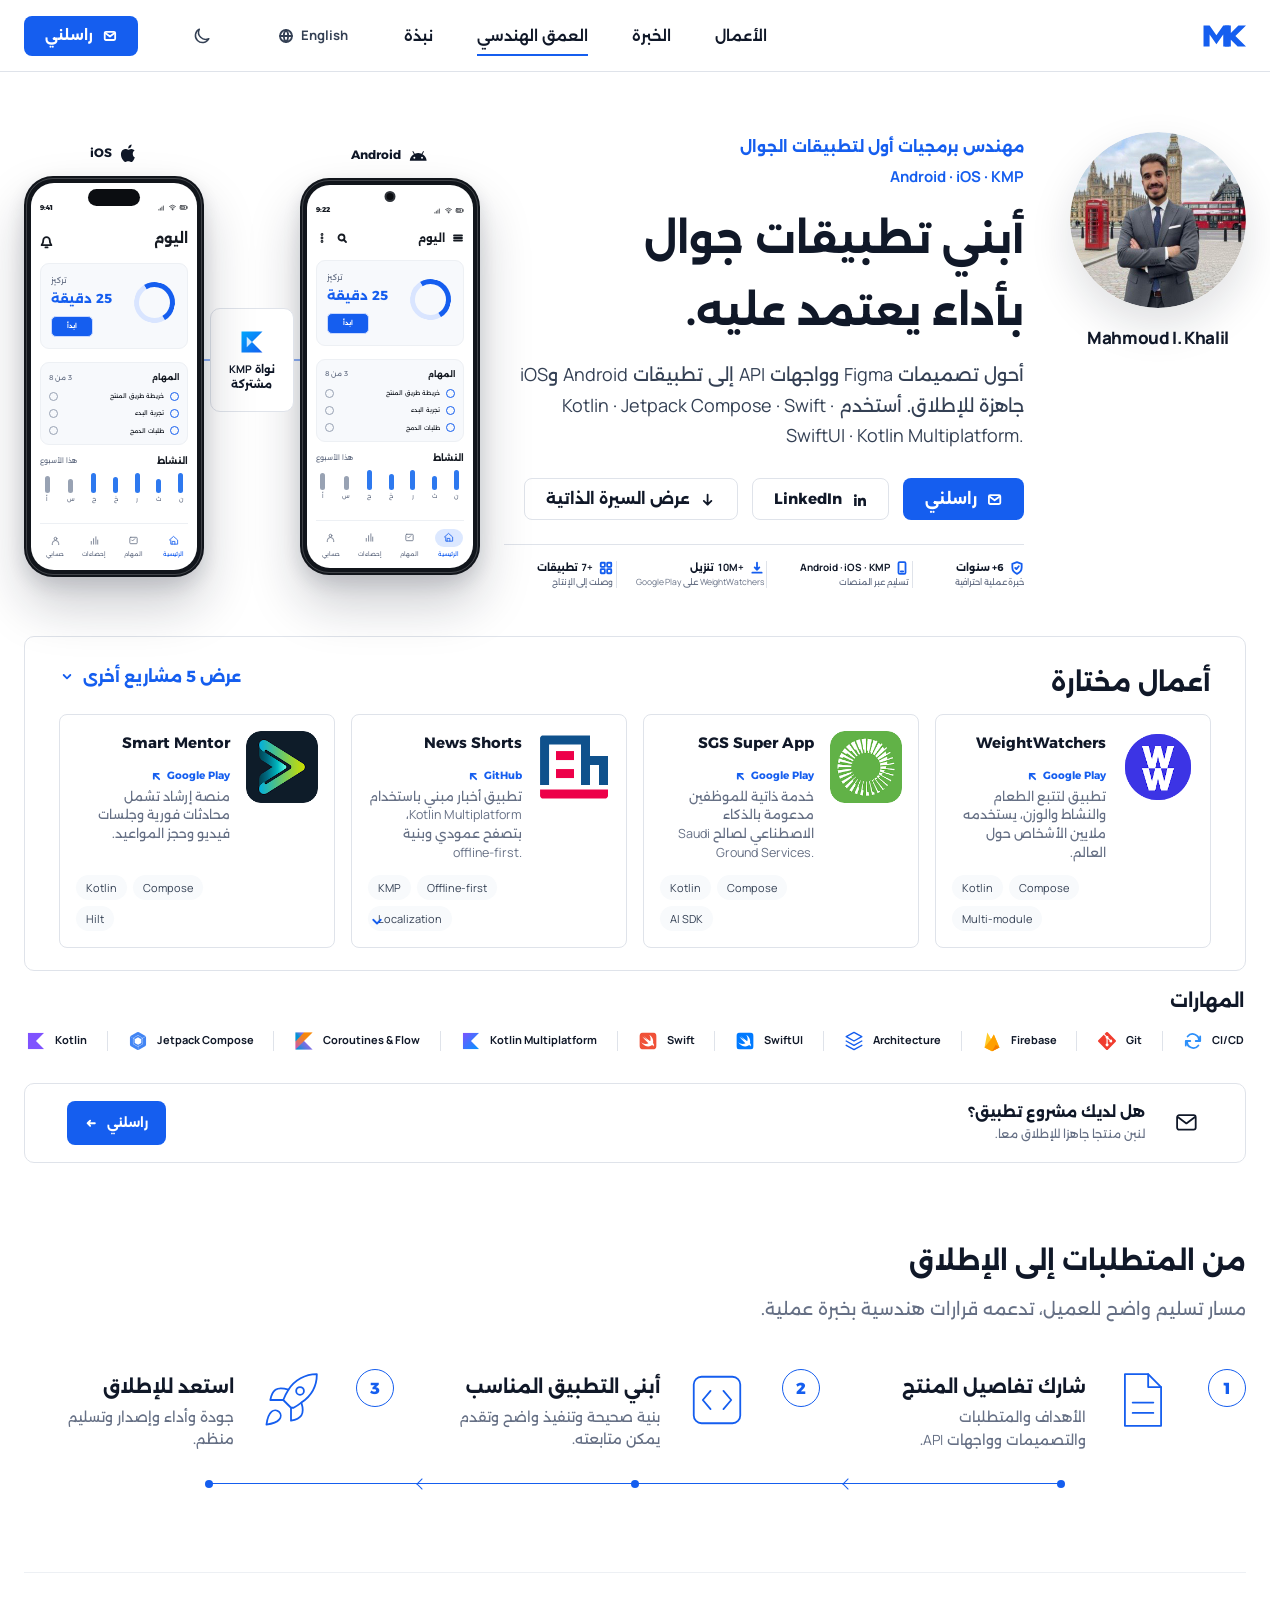
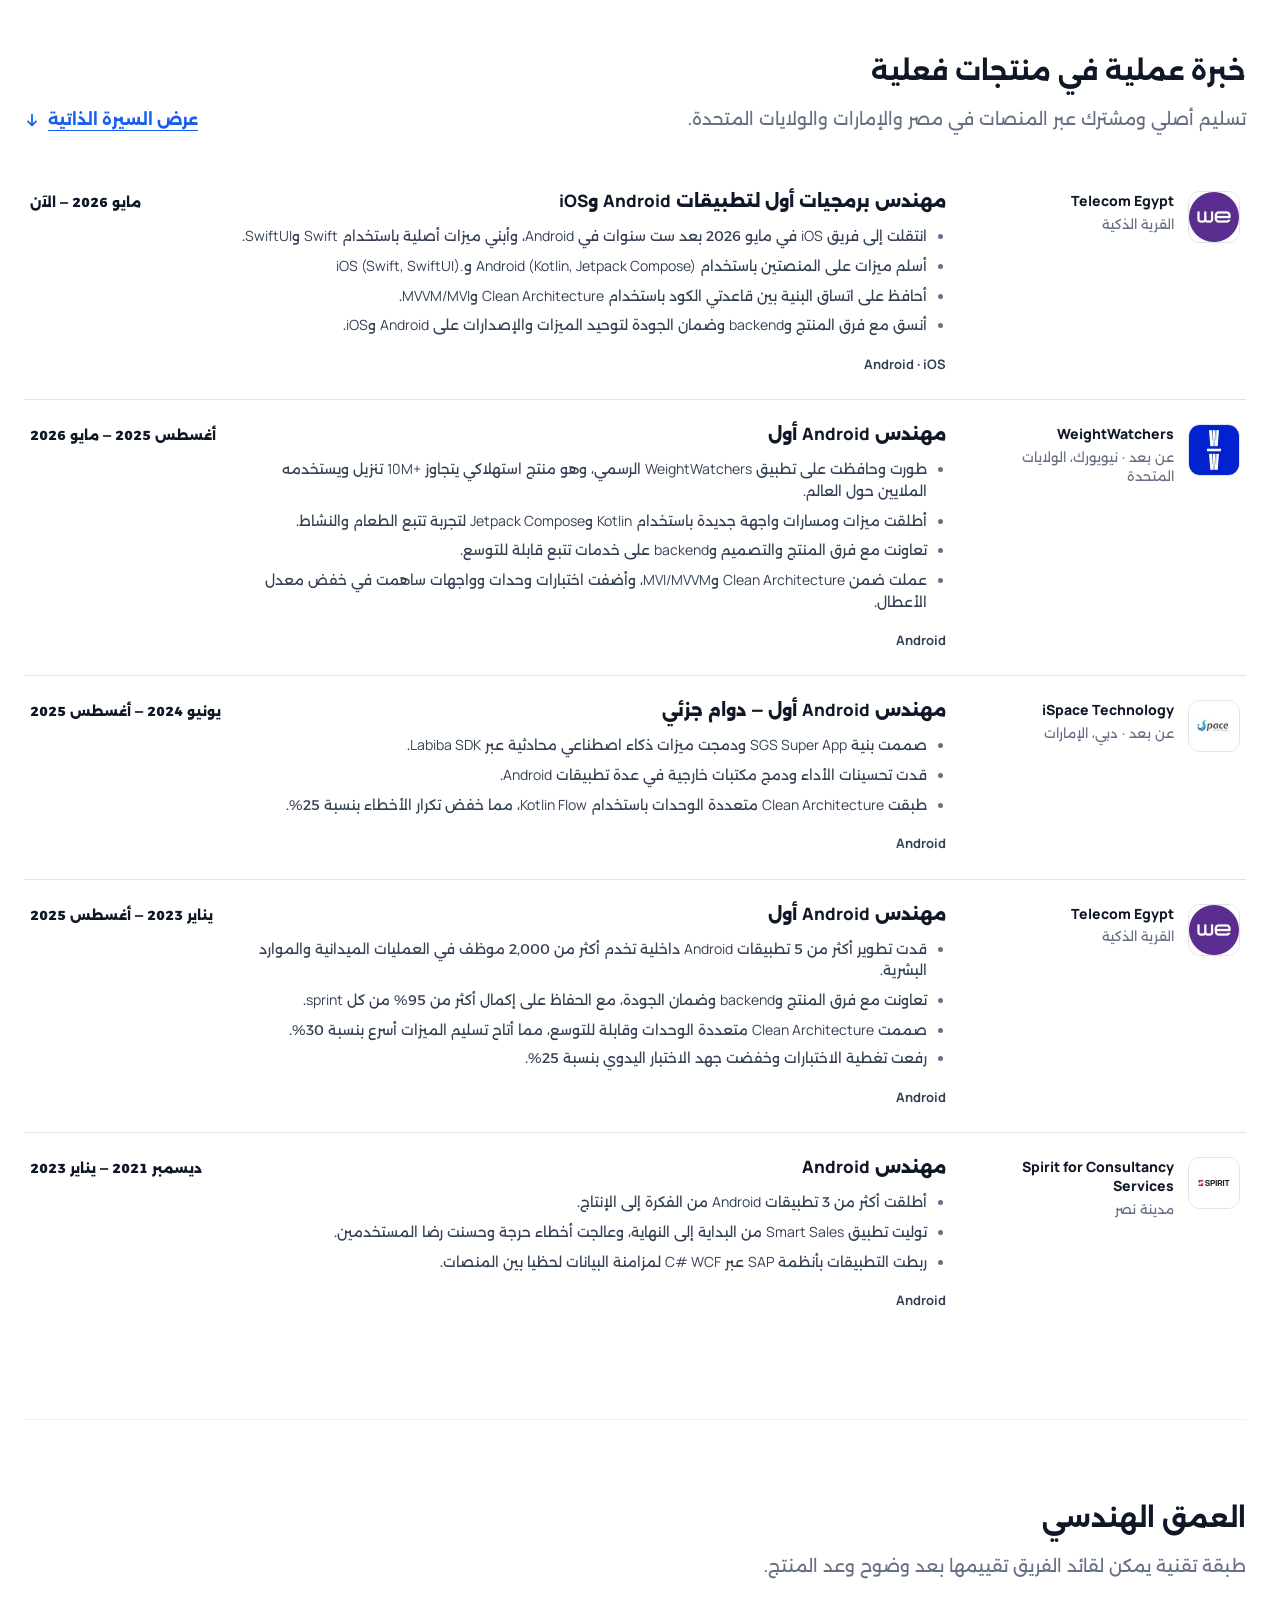
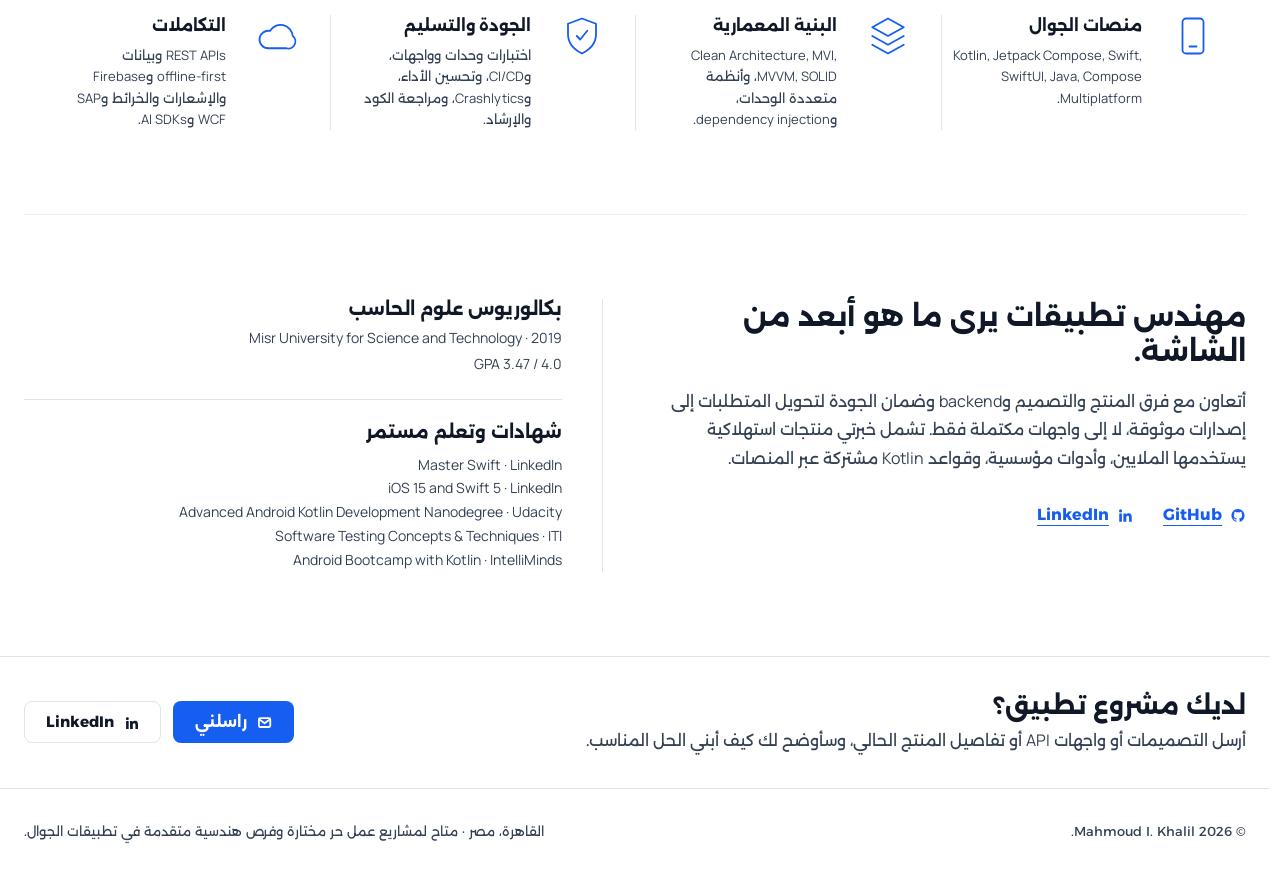
==== ar/index.html @ fe7248dc "feat: add polished Arabic portfolio" ====
<!DOCTYPE html>
<html lang="ar" dir="rtl">
<head>
  <meta charset="utf-8">
  <meta name="viewport" content="width=device-width, initial-scale=1">
  <meta name="description" content="Mahmoud I. Khalil مهندس برمجيات أول لتطبيقات الجوال، يحول تصميمات Figma وواجهات API إلى تطبيقات Android وiOS جاهزة للإطلاق.">
  <meta name="author" content="Mahmoud I. Khalil">
  <meta name="keywords" content="مهندس تطبيقات جوال، مطور Android، مطور iOS، Kotlin، Jetpack Compose، SwiftUI، Kotlin Multiplatform، KMP، القاهرة، مصر">
  <meta name="theme-color" content="#ffffff" data-theme-color>

  <meta property="og:type" content="website">
  <meta property="og:site_name" content="Mahmoud I. Khalil">
  <meta property="og:title" content="Mahmoud I. Khalil — مهندس برمجيات أول لتطبيقات الجوال">
  <meta property="og:description" content="تطبيقات Android وiOS وKMP جاهزة للإطلاق، من تصميمات Figma وواجهات API إلى منتج موثوق.">
  <meta property="og:image" content="https://mahmoudibrahimabdulfattah.github.io/img/profile.jpg">
  <meta property="og:image:alt" content="صورة شخصية لـ Mahmoud I. Khalil">
  <meta property="og:image:width" content="352">
  <meta property="og:image:height" content="352">
  <meta property="og:url" content="https://mahmoudibrahimabdulfattah.github.io/ar/">

  <meta name="twitter:card" content="summary_large_image">
  <meta name="twitter:title" content="Mahmoud I. Khalil — مهندس برمجيات أول لتطبيقات الجوال">
  <meta name="twitter:description" content="تطبيقات Android وiOS وKMP جاهزة للإطلاق، من تصميمات Figma وواجهات API إلى منتج موثوق.">
  <meta name="twitter:image" content="https://mahmoudibrahimabdulfattah.github.io/img/profile.jpg">

  <title>Mahmoud I. Khalil — مهندس برمجيات أول لتطبيقات الجوال</title>
  <link rel="canonical" href="https://mahmoudibrahimabdulfattah.github.io/ar/">
  <link rel="alternate" hreflang="en" href="https://mahmoudibrahimabdulfattah.github.io/">
  <link rel="alternate" hreflang="ar" href="https://mahmoudibrahimabdulfattah.github.io/ar/">
  <link rel="alternate" hreflang="x-default" href="https://mahmoudibrahimabdulfattah.github.io/">
  <link rel="icon" type="image/svg+xml" href="../img/favicon.svg">
  <link rel="icon" type="image/png" sizes="32x32" href="../img/favicon-32.png">
  <link rel="icon" type="image/png" sizes="16x16" href="../img/favicon-16.png">
  <link rel="apple-touch-icon" sizes="180x180" href="../img/apple-touch-icon.png">
  <link rel="preconnect" href="https://fonts.googleapis.com">
  <link rel="preconnect" href="https://fonts.gstatic.com" crossorigin>
  <link href="https://fonts.googleapis.com/css2?family=Alexandria:wght@400;500;600;700&amp;family=Manrope:wght@400;500;600;700;800&amp;display=swap" rel="stylesheet">
  <script>
    (() => {
      try {
        const savedTheme = localStorage.getItem('mk-theme');
        const preferredTheme = window.matchMedia('(prefers-color-scheme: dark)').matches ? 'dark' : 'light';
        const theme = savedTheme === 'light' || savedTheme === 'dark' ? savedTheme : preferredTheme;
        document.documentElement.dataset.theme = theme;
        document.documentElement.style.colorScheme = theme;
      } catch (_) {
        document.documentElement.dataset.theme = 'light';
      }
    })();
  </script>
  <link href="../css/resume.css?v=60.0" rel="stylesheet">

  <script type="application/ld+json">
  {
    "@context": "https://schema.org",
    "@type": "Person",
    "@id": "https://mahmoudibrahimabdulfattah.github.io/#person",
    "name": "Mahmoud I. Khalil",
    "jobTitle": "مهندس برمجيات أول لتطبيقات الجوال",
    "url": "https://mahmoudibrahimabdulfattah.github.io/ar/",
    "sameAs": [
      "https://www.linkedin.com/in/mahmoudibrahimabdulfattah/",
      "https://github.com/mahmoudibrahimabdulfattah"
    ],
    "knowsAbout": ["Android", "iOS", "Kotlin", "Jetpack Compose", "SwiftUI", "Kotlin Multiplatform"]
  }
  </script>
</head>
<body id="top">
  <!--
  THESIS: A product-proof-first mobile portfolio that makes the delivery offer clear in seconds and refuses the old resume sidebar, decorative gradients, and technology clutter.
  OWN-WORLD: White, charcoal, professional blue, cool-gray rules, compact radii, Manrope type, and paired Android/iOS product proofs joined by one shared KMP cue.
  STORY: Understand the offer, see credible scale and cross-platform work, inspect engineering depth, then start a conversation by Email or LinkedIn.
  FIRST VIEWPORT: An authored MK mark and contact-led nav; large human portrait and two-line offer left; dominant Android/iOS product proofs and shared-core marker right; factual credibility rail directly below.
  FORM: Category Standard / Product Proof First, standing exit, seed 132c0455.
  FINISH: unreviewed and undocumented is unfinished; this build ends with the finish review, the verdict, DESIGN.md, and every shipping raster carrying its provenance
  -->

  <a class="skip-link" href="#main">انتقل إلى المحتوى</a>

  <header class="site-header" data-header>
    <div class="header-inner">
      <a class="brand" href="#top" aria-label="Mahmoud I. Khalil، الصفحة الرئيسية">
        <svg class="brand-mark" viewBox="0 0 58 38" aria-hidden="true" focusable="false">
          <path d="M2 33V5h8l9 13L28 5h8v28h-8V17L19 30 10 17v16H2Z"/>
          <path d="M30 5h8v10L48 5h10L44 19l14 14H47l-9-9v9h-8V5Z"/>
        </svg>
        <span class="brand-name" data-brand-name>Mahmoud I. Khalil</span>
      </a>

      <div class="header-tools">
        <button class="menu-toggle" type="button" aria-expanded="false" aria-controls="primary-navigation" data-menu-toggle>
          <span class="sr-only">فتح قائمة التنقل</span>
          <span aria-hidden="true"></span>
          <span aria-hidden="true"></span>
        </button>
      </div>

      <nav class="primary-nav" id="primary-navigation" aria-label="التنقل الرئيسي" data-menu>
        <a href="#work">الأعمال</a>
        <a href="#experience">الخبرة</a>
        <a href="#expertise">العمق الهندسي</a>
        <a href="#about">نبذة</a>
        <a class="language-switch" href="../index.html" hreflang="en" lang="en" dir="ltr" aria-label="عرض هذه الصفحة بالإنجليزية" data-language-switch data-language-target="../index.html">
          <svg class="icon" viewBox="0 0 24 24" aria-hidden="true" fill="none" stroke="currentColor" stroke-width="1.8" stroke-linecap="round" stroke-linejoin="round"><circle cx="12" cy="12" r="9"/><path d="M3 12h18M12 3c2.25 2.45 3.4 5.45 3.4 9S14.25 18.55 12 21M12 3C9.75 5.45 8.6 8.45 8.6 12S9.75 18.55 12 21"/></svg>
          <span class="language-label-full">English</span>
          <span class="language-label-short" aria-hidden="true">EN</span>
        </a>
        <button class="theme-toggle" type="button" aria-pressed="false" data-theme-toggle>
          <span class="sr-only" data-theme-label>التبديل إلى الوضع الداكن</span>
          <svg class="theme-icon theme-icon-sun" viewBox="0 0 24 24" aria-hidden="true">
            <circle cx="12" cy="12" r="3.5"/><path d="M12 2v2.2M12 19.8V22M4.93 4.93l1.56 1.56M17.51 17.51l1.56 1.56M2 12h2.2M19.8 12H22M4.93 19.07l1.56-1.56M17.51 6.49l1.56-1.56"/>
          </svg>
          <svg class="theme-icon theme-icon-moon" viewBox="0 0 24 24" aria-hidden="true">
            <path d="M20.2 15.2A8.5 8.5 0 0 1 8.8 3.8 8.5 8.5 0 1 0 20.2 15.2Z"/>
          </svg>
        </button>
        <a class="button button-primary button-small" href="mailto:mahmoudibrahimabdulfattah@gmail.com">
          <svg class="icon" viewBox="0 0 24 24" aria-hidden="true" fill="none" stroke="currentColor" stroke-width="1.8" stroke-linecap="round" stroke-linejoin="round"><rect x="3" y="5" width="18" height="14" rx="2"/><path d="m4 7 8 6 8-6"/></svg>
          راسلني
        </a>
      </nav>
    </div>
  </header>

  <main id="main">
    <section class="hero" aria-labelledby="hero-title">
      <div class="hero-copy">
        <div class="hero-intro">
          <div class="identity-line">
            <div class="portrait-frame">
              <img class="portrait" src="../img/profile.jpg" alt="Mahmoud I. Khalil" width="176" height="176" fetchpriority="high">
            </div>
            <p class="identity-name">Mahmoud I. Khalil</p>
          </div>

          <div class="hero-message">
            <p class="role-line" aria-label="مهندس برمجيات أول لتطبيقات الجوال، Android · iOS · KMP"><span>مهندس برمجيات أول لتطبيقات الجوال</span><bdi class="role-tech" dir="ltr" lang="en">Android · iOS · KMP</bdi></p>
            <h1 id="hero-title"><span>أبني تطبيقات جوال</span> <span>بأداء يعتمد عليه.</span></h1>
            <p class="hero-lede"><span>أحول تصميمات <bdi dir="ltr" lang="en">Figma</bdi> وواجهات <bdi dir="ltr" lang="en">API</bdi> إلى تطبيقات <bdi dir="ltr" lang="en">Android</bdi> و<bdi dir="ltr" lang="en">iOS</bdi> جاهزة للإطلاق.</span> <span class="hero-lede-stack">أستخدم <bdi dir="ltr" lang="en">Kotlin · Jetpack Compose · Swift · SwiftUI · Kotlin Multiplatform.</bdi></span></p>

            <div class="hero-actions" aria-label="وسائل التواصل مع Mahmoud">
              <a class="button button-primary" href="mailto:mahmoudibrahimabdulfattah@gmail.com">
                <svg class="icon" viewBox="0 0 24 24" aria-hidden="true" fill="none" stroke="currentColor" stroke-width="1.8" stroke-linecap="round" stroke-linejoin="round"><rect x="3" y="5" width="18" height="14" rx="2"/><path d="m4 7 8 6 8-6"/></svg>
                راسلني
              </a>
              <a class="button button-secondary" href="https://www.linkedin.com/in/mahmoudibrahimabdulfattah/" target="_blank" rel="noreferrer">
                <svg class="icon" viewBox="0 0 24 24" aria-hidden="true" fill="currentColor"><path d="M5.34 3.5a2.34 2.34 0 1 0 0 4.68 2.34 2.34 0 0 0 0-4.68ZM3.33 9.67h4.02V22H3.33V9.67Zm6.22 0h3.85v1.68h.05c.54-1.02 1.85-2.1 3.81-2.1 4.08 0 4.84 2.69 4.84 6.18V22h-4.02v-5.82c0-1.39-.03-3.18-1.94-3.18-1.94 0-2.24 1.52-2.24 3.08V22H9.55V9.67Z"/></svg>
                LinkedIn
              </a>
              <a class="button button-secondary" href="https://drive.google.com/file/d/1USHmdcAgjljq444uuJswfn3VPDF88FA0/view?usp=drive_link" target="_blank" rel="noreferrer">
                <svg class="icon" viewBox="0 0 24 24" aria-hidden="true" fill="none" stroke="currentColor" stroke-width="1.8" stroke-linecap="round" stroke-linejoin="round"><path d="M12 4v16m-6-6 6 6 6-6"/></svg>
                عرض السيرة الذاتية
              </a>
            </div>
          </div>
        </div>

        <div class="proof-row" aria-label="أبرز المحطات المهنية">
          <div><svg class="icon" viewBox="0 0 24 24" aria-hidden="true" fill="none" stroke="currentColor" stroke-width="1.8" stroke-linecap="round" stroke-linejoin="round"><path d="M12 2 4 5v6c0 5 3.4 8.7 8 11 4.6-2.3 8-6 8-11V5Z"/><path d="m9 12 2 2 4-5"/></svg><span><strong data-years>+6 سنوات</strong><small>خبرة عملية احترافية</small></span></div>
          <div><svg class="icon" viewBox="0 0 24 24" aria-hidden="true" fill="none" stroke="currentColor" stroke-width="1.8" stroke-linecap="round" stroke-linejoin="round"><rect x="6" y="2" width="12" height="20" rx="2"/><line x1="10" y1="18" x2="14" y2="18"/></svg><span><strong><bdi dir="ltr" lang="en">Android · iOS · KMP</bdi></strong><small>تسليم عبر المنصات</small></span></div>
          <div><svg class="icon" viewBox="0 0 24 24" aria-hidden="true" fill="none" stroke="currentColor" stroke-width="1.8" stroke-linecap="round" stroke-linejoin="round"><path d="M12 3v12m-4-4 4 4 4-4M4 20h16"/></svg><span><strong><bdi dir="ltr" lang="en">10M+</bdi> تنزيل</strong><small><bdi dir="ltr" lang="en">WeightWatchers</bdi> على <bdi class="term-nowrap" dir="ltr" lang="en">Google Play</bdi></small></span></div>
          <div><svg class="icon" viewBox="0 0 24 24" aria-hidden="true" fill="none" stroke="currentColor" stroke-width="1.8" stroke-linecap="round" stroke-linejoin="round"><rect x="3" y="3" width="7" height="7" rx="1"/><rect x="14" y="3" width="7" height="7" rx="1"/><rect x="3" y="14" width="7" height="7" rx="1"/><rect x="14" y="14" width="7" height="7" rx="1"/></svg><span><strong><bdi dir="ltr" lang="en">7+</bdi> تطبيقات</strong><small>وصلت إلى الإنتاج</small></span></div>
        </div>
      </div>

      <div class="product-visual">
        <div class="device-stage" aria-label="تصور توضيحي لواجهتي Android وiOS متصلتين بنواة Kotlin Multiplatform مشتركة">
          <article class="device-proof device-proof-android">
          <div class="device-label"><svg class="icon" viewBox="0 0 24 24" aria-hidden="true" fill="currentColor"><path d="M17.6 9.48l1.84-3.18c.16-.31.04-.69-.26-.85a.637.637 0 0 0-.83.22l-1.88 3.24a11.43 11.43 0 0 0-8.94 0L5.65 5.67a.643.643 0 0 0-.87-.2c-.28.18-.37.54-.22.83L6.4 9.48A10.78 10.78 0 0 0 1 18h22a10.78 10.78 0 0 0-5.4-8.52zM7 15.25a1.25 1.25 0 1 1 0-2.5 1.25 1.25 0 0 1 0 2.5zm10 0a1.25 1.25 0 1 1 0-2.5 1.25 1.25 0 0 1 0 2.5z"/></svg> Android</div>
          <div class="phone phone-android" aria-hidden="true">
            <div class="phone-camera"></div>
            <div class="phone-screen">
              <div class="app-status app-status-android">
                <span>9:22</span>
                <span class="status-icons">
                  <svg viewBox="0 0 24 24" aria-hidden="true" fill="none" stroke="currentColor" stroke-width="1.8" stroke-linecap="round" stroke-linejoin="round"><path d="M5 19v-2m4 2v-5m4 5v-8m4 8V8"/></svg>
                  <svg viewBox="0 0 24 24" aria-hidden="true" fill="none" stroke="currentColor" stroke-width="1.8" stroke-linecap="round" stroke-linejoin="round"><path d="M4 9a12 12 0 0 1 16 0M7 12a8 8 0 0 1 10 0m-7 3a3.5 3.5 0 0 1 4 0"/><circle cx="12" cy="18" r=".6"/></svg>
                  <svg viewBox="0 0 24 24" aria-hidden="true" fill="none" stroke="currentColor" stroke-width="1.8" stroke-linecap="round" stroke-linejoin="round"><rect x="3" y="7" width="17" height="10" rx="2"/><path d="M22 10v4M6 10h9v4H6z"/></svg>
                </span>
              </div>
              <div class="app-title app-title-android">
                <span class="app-title-group"><svg class="icon" viewBox="0 0 24 24" aria-hidden="true" fill="none" stroke="currentColor" stroke-width="1.8" stroke-linecap="round" stroke-linejoin="round"><path d="M4 7h16M4 12h16M4 17h16"/></svg><strong>اليوم</strong></span>
                <span class="app-title-actions"><svg class="icon" viewBox="0 0 24 24" aria-hidden="true" fill="none" stroke="currentColor" stroke-width="1.8" stroke-linecap="round" stroke-linejoin="round"><circle cx="11" cy="11" r="6"/><path d="m16 16 4 4"/></svg><svg class="icon" viewBox="0 0 24 24" aria-hidden="true" fill="none" stroke="currentColor" stroke-width="1.8" stroke-linecap="round" stroke-linejoin="round"><circle cx="12" cy="5" r="1"/><circle cx="12" cy="12" r="1"/><circle cx="12" cy="19" r="1"/></svg></span>
              </div>
              <div class="focus-panel">
                <span>تركيز</span>
                <strong>25 دقيقة</strong>
                <span class="mock-button">ابدأ</span>
                <span class="progress-ring"></span>
              </div>
              <div class="task-list">
                <div class="mock-section-header"><strong>المهام</strong><span>3 من 8</span></div>
                <div class="task-row"><span><i></i>خريطة طريق المنتج</span><i class="task-trailing"></i></div>
                <div class="task-row"><span><i></i>تجربة البدء</span><i class="task-trailing"></i></div>
                <div class="task-row"><span><i></i>طلبات الدمج</span><i class="task-trailing"></i></div>
              </div>
              <div class="activity-panel">
                <div class="mock-section-header"><strong>النشاط</strong><span>هذا الأسبوع</span></div>
                <div class="activity-bars"><span><i></i><small>ن</small></span><span><i></i><small>ث</small></span><span><i></i><small>ر</small></span><span><i></i><small>خ</small></span><span><i></i><small>ج</small></span><span class="is-weekend"><i></i><small>س</small></span><span class="is-weekend"><i></i><small>أ</small></span></div>
              </div>
              <div class="app-nav app-nav-android">
                <span class="app-nav-item is-active"><span class="app-nav-icon"><svg viewBox="0 0 24 24" aria-hidden="true" fill="none" stroke="currentColor" stroke-width="1.8" stroke-linecap="round" stroke-linejoin="round"><path d="m3 11 9-8 9 8v9H6v-9"/><path d="M9 20v-6h6v6"/></svg></span><small>الرئيسية</small></span>
                <span class="app-nav-item"><span class="app-nav-icon"><svg viewBox="0 0 24 24" aria-hidden="true" fill="none" stroke="currentColor" stroke-width="1.8" stroke-linecap="round" stroke-linejoin="round"><rect x="4" y="5" width="16" height="14" rx="2"/><path d="m8 11 2 2 5-5"/></svg></span><small>المهام</small></span>
                <span class="app-nav-item"><span class="app-nav-icon"><svg viewBox="0 0 24 24" aria-hidden="true" fill="none" stroke="currentColor" stroke-width="1.8" stroke-linecap="round" stroke-linejoin="round"><path d="M5 20v-6m5 6V8m5 12V4m4 16v-9"/></svg></span><small>إحصاءات</small></span>
                <span class="app-nav-item"><span class="app-nav-icon"><svg viewBox="0 0 24 24" aria-hidden="true" fill="none" stroke="currentColor" stroke-width="1.8" stroke-linecap="round" stroke-linejoin="round"><circle cx="12" cy="8" r="3"/><path d="M5 21v-2a7 7 0 0 1 14 0v2"/></svg></span><small>حسابي</small></span>
              </div>
            </div>
          </div>
          </article>

          <span class="core-connector" aria-hidden="true"></span>

          <div class="shared-core" aria-hidden="true">
            <svg class="core-mark" viewBox="0 0 32 32" aria-hidden="true">
              <defs><linearGradient id="core-kmp-gradient" x1="4" y1="4" x2="28" y2="28" gradientUnits="userSpaceOnUse"><stop stop-color="#00a8ff"/><stop offset="1" stop-color="#155eef"/></linearGradient></defs>
              <path fill="url(#core-kmp-gradient)" d="M4 4h24L16 16l12 12H4Z"/><path fill="#fff" d="m10 10 6 6-6 6Z" opacity=".82"/>
            </svg>
            <strong>نواة <bdi dir="ltr" lang="en">KMP</bdi><br>مشتركة</strong>
          </div>

          <span class="core-connector" aria-hidden="true"></span>

          <article class="device-proof device-proof-ios">
          <div class="device-label"><svg class="icon" viewBox="0 0 24 25" aria-hidden="true" fill="currentColor"><path d="M16.8 13.5c0-3 2.5-4.4 2.6-4.5a5.5 5.5 0 0 0-4.3-2.3c-1.8-.2-3.6 1.1-4.5 1.1-1 0-2.4-1.1-4-1-2 .1-3.8 1.2-4.8 2.9-2.1 3.6-.5 8.9 1.5 11.8 1 1.4 2.1 3 3.6 2.9 1.5-.1 2-1 3.8-1s2.3 1 3.8 1c1.6 0 2.6-1.4 3.5-2.8 1.2-1.7 1.7-3.4 1.7-3.5-.1 0-2.9-1.1-2.9-4.6ZM14 4.8c.8-1 1.4-2.5 1.2-4-.2 0-1.8.1-2.9 1.3-1 1-1.8 2.4-1.5 3.9 1.3.1 2.5-.6 3.2-1.2Z"/></svg> iOS</div>
          <div class="phone phone-ios" aria-hidden="true">
            <div class="phone-camera phone-camera-ios"></div>
            <div class="phone-screen">
              <div class="app-status app-status-ios">
                <span>9:41</span>
                <span class="status-icons">
                  <svg viewBox="0 0 24 24" aria-hidden="true" fill="none" stroke="currentColor" stroke-width="1.8" stroke-linecap="round" stroke-linejoin="round"><path d="M5 19v-2m4 2v-5m4 5v-8m4 8V8"/></svg>
                  <svg viewBox="0 0 24 24" aria-hidden="true" fill="none" stroke="currentColor" stroke-width="1.8" stroke-linecap="round" stroke-linejoin="round"><path d="M4 9a12 12 0 0 1 16 0M7 12a8 8 0 0 1 10 0m-7 3a3.5 3.5 0 0 1 4 0"/><circle cx="12" cy="18" r=".6"/></svg>
                  <svg viewBox="0 0 24 24" aria-hidden="true" fill="none" stroke="currentColor" stroke-width="1.8" stroke-linecap="round" stroke-linejoin="round"><rect x="3" y="7" width="17" height="10" rx="2"/><path d="M22 10v4M6 10h9v4H6z"/></svg>
                </span>
              </div>
              <div class="app-title app-title-ios"><strong>اليوم</strong><svg class="icon" viewBox="0 0 24 24" aria-hidden="true" fill="none" stroke="currentColor" stroke-width="1.8" stroke-linecap="round" stroke-linejoin="round"><path d="M18 8a6 6 0 0 0-12 0c0 7-3 7-3 9h18c0-2-3-2-3-9M10 21h4"/></svg></div>
              <div class="focus-panel">
                <span>تركيز</span>
                <strong>25 دقيقة</strong>
                <span class="mock-button">ابدأ</span>
                <span class="progress-ring"></span>
              </div>
              <div class="task-list">
                <div class="mock-section-header"><strong>المهام</strong><span>3 من 8</span></div>
                <div class="task-row"><span><i></i>خريطة طريق المنتج</span><i class="task-trailing"></i></div>
                <div class="task-row"><span><i></i>تجربة البدء</span><i class="task-trailing"></i></div>
                <div class="task-row"><span><i></i>طلبات الدمج</span><i class="task-trailing"></i></div>
              </div>
              <div class="activity-panel">
                <div class="mock-section-header"><strong>النشاط</strong><span>هذا الأسبوع</span></div>
                <div class="activity-bars"><span><i></i><small>ن</small></span><span><i></i><small>ث</small></span><span><i></i><small>ر</small></span><span><i></i><small>خ</small></span><span><i></i><small>ج</small></span><span class="is-weekend"><i></i><small>س</small></span><span class="is-weekend"><i></i><small>أ</small></span></div>
              </div>
              <div class="app-nav app-nav-ios">
                <span class="app-nav-item is-active"><span class="app-nav-icon"><svg viewBox="0 0 24 24" aria-hidden="true" fill="none" stroke="currentColor" stroke-width="1.8" stroke-linecap="round" stroke-linejoin="round"><path d="m3 11 9-8 9 8v9H6v-9"/><path d="M9 20v-6h6v6"/></svg></span><small>الرئيسية</small></span>
                <span class="app-nav-item"><span class="app-nav-icon"><svg viewBox="0 0 24 24" aria-hidden="true" fill="none" stroke="currentColor" stroke-width="1.8" stroke-linecap="round" stroke-linejoin="round"><rect x="4" y="5" width="16" height="14" rx="2"/><path d="m8 11 2 2 5-5"/></svg></span><small>المهام</small></span>
                <span class="app-nav-item"><span class="app-nav-icon"><svg viewBox="0 0 24 24" aria-hidden="true" fill="none" stroke="currentColor" stroke-width="1.8" stroke-linecap="round" stroke-linejoin="round"><path d="M5 20v-6m5 6V8m5 12V4m4 16v-9"/></svg></span><small>إحصاءات</small></span>
                <span class="app-nav-item"><span class="app-nav-icon"><svg viewBox="0 0 24 24" aria-hidden="true" fill="none" stroke="currentColor" stroke-width="1.8" stroke-linecap="round" stroke-linejoin="round"><circle cx="12" cy="8" r="3"/><path d="M5 21v-2a7 7 0 0 1 14 0v2"/></svg></span><small>حسابي</small></span>
              </div>
            </div>
          </div>
          </article>
        </div>
      </div>
    </section>

    <section class="section section-work" id="work" aria-labelledby="work-title">
      <div class="featured-work-panel">
        <div class="work-panel-heading">
          <h2 id="work-title">أعمال مختارة</h2>
          <button class="text-link work-toggle" type="button" aria-expanded="true" aria-controls="work-more" data-work-toggle hidden>
            <span data-work-toggle-label>عرض مشاريع أقل</span>
            <svg class="icon" viewBox="0 0 24 24" aria-hidden="true" fill="none" stroke="currentColor" stroke-width="1.8" stroke-linecap="round" stroke-linejoin="round"><path d="m7 9 5 5 5-5"/></svg>
          </button>
        </div>
        <p class="sr-only" id="external-work-note">يفتح المشروع في علامة تبويب جديدة.</p>

        <div class="featured-work">
          <a class="work-item" href="https://play.google.com/store/apps/details?id=com.weightwatchers.mobile" target="_blank" rel="noreferrer" aria-label="WeightWatchers" aria-describedby="external-work-note">
            <span class="project-art" aria-hidden="true">
              <img class="project-icon" src="../img/projects/weightwatchers.png" alt="" aria-hidden="true" width="128" height="128" loading="lazy" decoding="async" onerror="this.hidden=true;this.nextElementSibling.hidden=false">
              <span class="project-monogram project-ww" aria-hidden="true" hidden>WW</span>
            </span>
            <div class="work-item-content">
              <div class="work-title-row"><h3>WeightWatchers</h3><span class="work-destination" aria-hidden="true">Google Play <svg class="icon" viewBox="0 0 24 24" fill="none" stroke="currentColor" stroke-width="1.8" stroke-linecap="round" stroke-linejoin="round"><path d="M7 17 17 7M8 7h9v9"/></svg></span></div>
              <p>تطبيق لتتبع الطعام والنشاط والوزن، يستخدمه ملايين الأشخاص حول العالم.</p>
              <ul class="tag-list" lang="en" dir="ltr" aria-label="تقنيات WeightWatchers"><li>Kotlin</li><li>Compose</li><li>Multi-module</li></ul>
            </div>
          </a>

          <a class="work-item" href="https://play.google.com/store/apps/details?id=com.ispace.sgs.app" target="_blank" rel="noreferrer" aria-label="SGS Super App" aria-describedby="external-work-note">
            <span class="project-art" aria-hidden="true">
              <img class="project-icon" src="../img/projects/sgs-super-app.png" alt="" aria-hidden="true" width="128" height="128" loading="lazy" decoding="async" onerror="this.hidden=true;this.nextElementSibling.hidden=false">
              <span class="project-monogram project-sgs" aria-hidden="true" hidden>SGS</span>
            </span>
            <div class="work-item-content">
              <div class="work-title-row"><h3>SGS Super App</h3><span class="work-destination" aria-hidden="true">Google Play <svg class="icon" viewBox="0 0 24 24" fill="none" stroke="currentColor" stroke-width="1.8" stroke-linecap="round" stroke-linejoin="round"><path d="M7 17 17 7M8 7h9v9"/></svg></span></div>
              <p>خدمة ذاتية للموظفين مدعومة بالذكاء الاصطناعي لصالح <bdi dir="ltr" lang="en">Saudi Ground Services.</bdi></p>
              <ul class="tag-list" lang="en" dir="ltr" aria-label="تقنيات SGS Super App"><li>Kotlin</li><li>Compose</li><li>AI SDK</li></ul>
            </div>
          </a>

          <article class="work-item work-item-news">
            <span class="project-art" aria-hidden="true"><img class="project-icon" src="../img/projects/news-shorts.png" alt="" aria-hidden="true" width="128" height="128" loading="lazy" decoding="async" onerror="this.hidden=true;this.nextElementSibling.hidden=false"><span class="project-monogram project-news" aria-hidden="true" hidden>S</span></span>
            <div class="work-item-content">
              <div class="work-title-row">
                <h3>News Shorts</h3>
                <a class="work-destination" href="https://github.com/mahmoudibrahimabdulfattah/NewsShortsCMP" target="_blank" rel="noreferrer" aria-label="مشروع News Shorts على GitHub" aria-describedby="external-work-note">GitHub <svg class="icon" viewBox="0 0 24 24" aria-hidden="true" fill="none" stroke="currentColor" stroke-width="1.8" stroke-linecap="round" stroke-linejoin="round"><path d="M7 17 17 7M8 7h9v9"/></svg></a>
              </div>
              <p>تطبيق أخبار مبني باستخدام <bdi dir="ltr" lang="en">Kotlin Multiplatform</bdi>، بتصفح عمودي وبنية <bdi class="term-nowrap" dir="ltr" lang="en">offline-first.</bdi></p>
              <ul class="tag-list" lang="en" dir="ltr" aria-label="تقنيات News Shorts"><li>KMP</li><li>Offline-first</li><li>Localization</li></ul>
            </div>
            <button class="text-link news-toggle" type="button" aria-expanded="false" aria-controls="news-shorts-details" data-news-toggle hidden>
              <span class="sr-only" data-news-toggle-label>عرض تفاصيل المشروع</span>
              <svg class="icon" viewBox="0 0 24 24" aria-hidden="true" fill="none" stroke="currentColor" stroke-width="1.8" stroke-linecap="round" stroke-linejoin="round"><path d="m7 9 5 5 5-5"/></svg>
            </button>
            <div class="news-details" id="news-shorts-details" aria-hidden="false">
              <div class="news-details-inner">
                <dl class="news-details-list">
                  <div><dt>المنصات</dt><dd><bdi dir="ltr" lang="en">Android, iOS, Desktop (JVM), Web (JS + WASM)</bdi></dd></div>
                  <div><dt>البنية</dt><dd><bdi dir="ltr" lang="en">Clean Architecture, MVI, Koin Multiplatform, Ktor Client, Coroutines</bdi></dd></div>
                  <div><dt>العمل دون اتصال</dt><dd>تخزين محلي مستمر، وتحديث في الخلفية، و<bdi dir="ltr" lang="en">ViewModels</bdi> مشتركة بين المنصات.</dd></div>
                  <div><dt>التوطين</dt><dd>واجهة عربية وإنجليزية مع دعم كامل لاتجاه <bdi dir="ltr" lang="en">RTL</bdi>.</dd></div>
                  <div><dt>الخادم</dt><dd>وحدة <bdi dir="ltr" lang="en">Ktor <code>:server</code></bdi> مخصصة لتقديم المحتوى.</dd></div>
                  <div><dt>سرعة البدء</dt><dd>تقليص مدة شاشة البدء المقاسة من نحو <bdi dir="ltr" lang="en">1.2s</bdi> إلى <bdi dir="ltr" lang="en">450ms</bdi>.</dd></div>
                </dl>
                <a class="text-link news-source-link" href="https://github.com/mahmoudibrahimabdulfattah/NewsShortsCMP" target="_blank" rel="noreferrer" aria-describedby="external-work-note">عرض المصدر على <bdi dir="ltr" lang="en">GitHub</bdi> <svg class="icon" viewBox="0 0 24 24" aria-hidden="true" fill="none" stroke="currentColor" stroke-width="1.8" stroke-linecap="round" stroke-linejoin="round"><path d="M7 17 17 7M8 7h9v9"/></svg></a>
              </div>
            </div>
          </article>

          <a class="work-item" href="https://play.google.com/store/apps/details?id=com.ispace.mentorship.app" target="_blank" rel="noreferrer" aria-label="Smart Mentor" aria-describedby="external-work-note">
            <span class="project-art" aria-hidden="true">
              <img class="project-icon" src="../img/projects/smart-mentor.png" alt="" aria-hidden="true" width="128" height="128" loading="lazy" decoding="async" onerror="this.hidden=true;this.nextElementSibling.hidden=false">
              <span class="project-monogram project-smart" aria-hidden="true" hidden>SM</span>
            </span>
            <div class="work-item-content">
              <div class="work-title-row"><h3>Smart Mentor</h3><span class="work-destination" aria-hidden="true">Google Play <svg class="icon" viewBox="0 0 24 24" fill="none" stroke="currentColor" stroke-width="1.8" stroke-linecap="round" stroke-linejoin="round"><path d="M7 17 17 7M8 7h9v9"/></svg></span></div>
              <p>منصة إرشاد تشمل محادثات فورية وجلسات فيديو وحجز المواعيد.</p>
              <ul class="tag-list" lang="en" dir="ltr" aria-label="تقنيات Smart Mentor"><li>Kotlin</li><li>Compose</li><li>Hilt</li></ul>
            </div>
          </a>
        </div>

        <div class="work-more" id="work-more">
          <div class="work-more-inner">
            <div class="featured-work featured-work-more">
              <a class="work-item" href="https://play.google.com/store/apps/details?id=com.we.weAttend" target="_blank" rel="noreferrer" aria-label="WE Attend" aria-describedby="external-work-note">
                <span class="project-art" aria-hidden="true">
                  <img class="project-icon" src="../img/projects/we-attend.png" alt="" aria-hidden="true" width="128" height="128" loading="lazy" decoding="async" onerror="this.hidden=true;this.nextElementSibling.hidden=false">
                  <span class="project-monogram project-we" aria-hidden="true" hidden>WE</span>
                </span>
                <div class="work-item-content">
                  <div class="work-title-row"><h3>WE Attend</h3><span class="work-destination" aria-hidden="true">Google Play <svg class="icon" viewBox="0 0 24 24" fill="none" stroke="currentColor" stroke-width="1.8" stroke-linecap="round" stroke-linejoin="round"><path d="M7 17 17 7M8 7h9v9"/></svg></span></div>
                  <p>إدارة حضور لأكثر من 2,000 موظف في <bdi dir="ltr" lang="en">Telecom Egypt</bdi>.</p>
                  <ul class="tag-list" lang="en" dir="ltr" aria-label="تقنيات WE Attend"><li>Kotlin</li><li>MVVM</li><li>Firebase</li></ul>
                </div>
              </a>

              <a class="work-item" href="https://play.google.com/store/apps/details?id=com.we.teamcare" target="_blank" rel="noreferrer" aria-label="WE HR" aria-describedby="external-work-note">
                <span class="project-art" aria-hidden="true">
                  <img class="project-icon" src="../img/projects/we-hr.png" alt="" aria-hidden="true" width="128" height="128" loading="lazy" decoding="async" onerror="this.hidden=true;this.nextElementSibling.hidden=false">
                  <span class="project-monogram project-we" aria-hidden="true" hidden>WE</span>
                </span>
                <div class="work-item-content">
                  <div class="work-title-row"><h3>WE HR</h3><span class="work-destination" aria-hidden="true">Google Play <svg class="icon" viewBox="0 0 24 24" fill="none" stroke="currentColor" stroke-width="1.8" stroke-linecap="round" stroke-linejoin="round"><path d="M7 17 17 7M8 7h9v9"/></svg></span></div>
                  <p>بوابة خدمة ذاتية لطلبات الموارد البشرية وكشوف الرواتب.</p>
                  <ul class="tag-list" lang="en" dir="ltr" aria-label="تقنيات WE HR"><li>Kotlin</li><li>MVVM</li><li>Firebase</li></ul>
                </div>
              </a>

              <a class="work-item" href="https://github.com/mahmoudibrahimabdulfattah/Mahmoud-Ibrahim-CV" target="_blank" rel="noreferrer" aria-label="Interactive CV" aria-describedby="external-work-note">
                <span class="project-art" aria-hidden="true"><img class="project-icon" src="../img/projects/interactive-cv.svg" alt="" aria-hidden="true" width="128" height="128" loading="lazy" decoding="async" onerror="this.hidden=true;this.nextElementSibling.hidden=false"><span class="project-monogram project-cv" aria-hidden="true" hidden>ID</span></span>
                <div class="work-item-content">
                  <div class="work-title-row"><h3>Interactive CV</h3><span class="work-destination" aria-hidden="true">GitHub <svg class="icon" viewBox="0 0 24 24" fill="none" stroke="currentColor" stroke-width="1.8" stroke-linecap="round" stroke-linejoin="round"><path d="M7 17 17 7M8 7h9v9"/></svg></span></div>
                  <p>سيرة تفاعلية واحدة عبر أربع منصات باستخدام <bdi dir="ltr" lang="en">Compose Multiplatform</bdi>، مع العربية ودعم <bdi dir="ltr" lang="en">RTL</bdi>.</p>
                  <ul class="tag-list" lang="en" dir="ltr" aria-label="تقنيات Interactive CV"><li>KMP</li><li>Compose</li><li>i18n</li></ul>
                </div>
              </a>

              <article class="work-item work-item-internal">
                <span class="project-art" aria-hidden="true">
                  <img class="project-icon" src="../img/projects/mystery-shopper.png" alt="" aria-hidden="true" width="128" height="128" loading="lazy" decoding="async" onerror="this.hidden=true;this.nextElementSibling.hidden=false">
                  <span class="project-monogram project-mystery" aria-hidden="true" hidden>MS</span>
                </span>
                <div class="work-item-content">
                  <div class="work-title-row"><h3>Mystery Shopper</h3><span class="work-status">داخلي</span></div>
                  <p>تقييمات منظمة للفروع مع جمع البيانات ومزامنتها دون اتصال.</p>
                  <ul class="tag-list" lang="en" dir="ltr" aria-label="تقنيات Mystery Shopper"><li>Kotlin</li><li>MVI</li><li>Room</li></ul>
                </div>
              </article>

              <article class="work-item work-item-internal">
                <span class="project-art" aria-hidden="true"><span class="project-monogram project-data" aria-hidden="true">DC</span></span>
                <div class="work-item-content">
                  <div class="work-title-row"><h3>Data Cleansing</h3><span class="work-status">داخلي</span></div>
                  <p>توثيق ميداني لكبائن الشبكات لفنيي <bdi dir="ltr" lang="en">Telecom Egypt</bdi>.</p>
                  <ul class="tag-list" lang="en" dir="ltr" aria-label="تقنيات Data Cleansing"><li>Kotlin</li><li>MVI</li><li>Room</li></ul>
                </div>
              </article>
            </div>
          </div>
        </div>
      </div>

      <div class="work-proof-footer">
        <h3 class="skills-title">المهارات</h3>
        <div class="work-skill-shelf" aria-label="تقنيات الجوال الأساسية" lang="en" dir="ltr">
          <span><svg class="skill-logo skill-logo--kotlin" viewBox="0 0 24 24" aria-hidden="true"><path fill="#7F52FF" d="M24 24H0V0h24L12 12Z"/></svg>Kotlin</span>
          <i class="skill-divider" aria-hidden="true"></i>
          <span><svg class="skill-logo skill-logo--compose" viewBox="0 0 24 24" aria-hidden="true"><path fill="#4285F4" d="M12.135.003a2.577 2.577 0 0 0-1.42.344L2.55 5.06a2.577 2.577 0 0 0-.953.967l3.957 2.17a1.765 1.765 0 0 1 .603-.588l4.951-2.86a1.761 1.761 0 0 1 1.76 0l4.951 2.86a1.753 1.753 0 0 1 .526.46l3.921-2.265a2.577 2.577 0 0 0-.816-.744L13.291.347a2.577 2.577 0 0 0-1.152-.34Zm-.145 4.912a1.36 1.36 0 0 0-.68.182L6.36 7.953a1.345 1.345 0 0 0-.454.435l1.92 1.055a1.05 1.05 0 0 1 .31-.275l3.34-1.928a1.054 1.054 0 0 1 1.051 0l3.336 1.928a1.066 1.066 0 0 1 .238.199l.018-.01-.002-.002 1.877-1.08a1.353 1.353 0 0 0-.373-.322l-4.95-2.86a1.357 1.357 0 0 0-.68-.178Zm10.432 1.149-3.92 2.26a1.757 1.757 0 0 1 .2.812v5.715c0 .627-.332 1.21-.88 1.528l-4.95 2.86a1.761 1.761 0 0 1-.64.214v4.524a2.577 2.577 0 0 0 1.059-.313l8.162-4.713a2.577 2.577 0 0 0 1.289-2.23V7.297a2.577 2.577 0 0 0-.318-1.228Zm-20.937.238a2.577 2.577 0 0 0-.227.99v9.43c0 .918.491 1.767 1.293 2.229l8.162 4.713a2.57 2.57 0 0 0 1.225.336v-4.531a1.761 1.761 0 0 1-.833-.235L6.156 16.38a1.765 1.765 0 0 1-.877-1.528V9.136a1.776 1.776 0 0 1 .131-.676Zm16.67 2.223-1.89 1.092a1.058 1.058 0 0 1 .124.46v3.856c0 .378-.2.72-.526.907l-3.336 1.93a1.04 1.04 0 0 1-.295.107v2.17c.152-.027.304-.078.44-.157l4.949-2.859a1.36 1.36 0 0 0 .68-1.18V9.136a1.36 1.36 0 0 0-.147-.607Zm-12.387.13a1.36 1.36 0 0 0-.088.481v5.715a1.36 1.36 0 0 0 .68 1.18l4.95 2.86c.194.112.412.166.627.177v-2.174a1.054 1.054 0 0 1-.46-.123L8.14 14.843a1.054 1.054 0 0 1-.532-.908v-3.853a.99.99 0 0 1 .077-.38l-.034-.013z"/></svg>Jetpack Compose</span>
          <i class="skill-divider" aria-hidden="true"></i>
          <span><img class="skill-logo skill-logo--coroutines" src="../img/skills/coroutines.png" alt="" aria-hidden="true" width="20" height="20" loading="lazy" decoding="async">Coroutines &amp; Flow</span>
          <i class="skill-divider" aria-hidden="true"></i>
          <span><svg class="skill-logo skill-logo--kmp" viewBox="0 0 24 24" aria-hidden="true"><defs><linearGradient id="skill-kmp-gradient" x1="0" y1="0" x2="24" y2="24" gradientUnits="userSpaceOnUse"><stop stop-color="#7F52FF"/><stop offset="1" stop-color="#0095FF"/></linearGradient></defs><path fill="url(#skill-kmp-gradient)" d="M24 24H0V0h24L12 12Z"/></svg>Kotlin Multiplatform</span>
          <i class="skill-divider" aria-hidden="true"></i>
          <span><svg class="skill-logo skill-logo--swift" viewBox="0 0 24 24" aria-hidden="true"><path fill="#F05138" d="M7.508 0c-.287 0-.573 0-.86.002-.241.002-.483.003-.724.01-.132.003-.263.009-.395.015A9.154 9.154 0 0 0 4.348.15 5.492 5.492 0 0 0 2.85.645 5.04 5.04 0 0 0 .645 2.848c-.245.48-.4.972-.495 1.5-.093.52-.122 1.05-.136 1.576a35.2 35.2 0 0 0-.012.724C0 6.935 0 7.221 0 7.508v8.984c0 .287 0 .575.002.862.002.24.005.481.012.722.014.526.043 1.057.136 1.576.095.528.25 1.02.495 1.5a5.03 5.03 0 0 0 2.205 2.203c.48.244.97.4 1.498.495.52.093 1.05.124 1.576.138.241.007.483.009.724.01.287.002.573.002.86.002h8.984c.287 0 .573 0 .86-.002.241-.001.483-.003.724-.01a10.523 10.523 0 0 0 1.578-.138 5.322 5.322 0 0 0 1.498-.495 5.035 5.035 0 0 0 2.203-2.203c.245-.48.4-.972.495-1.5.093-.52.124-1.05.138-1.576.007-.241.009-.481.01-.722.002-.287.002-.575.002-.862V7.508c0-.287 0-.573-.002-.86a33.662 33.662 0 0 0-.01-.724 10.5 10.5 0 0 0-.138-1.576 5.328 5.328 0 0 0-.495-1.5A5.039 5.039 0 0 0 21.152.645 5.32 5.32 0 0 0 19.654.15a10.493 10.493 0 0 0-1.578-.138 34.98 34.98 0 0 0-.722-.01C17.067 0 16.779 0 16.492 0H7.508zm6.035 3.41c4.114 2.47 6.545 7.162 5.549 11.131-.024.093-.05.181-.076.272l.002.001c2.062 2.538 1.5 5.258 1.236 4.745-1.072-2.086-3.066-1.568-4.088-1.043a6.803 6.803 0 0 1-.281.158l-.02.012-.002.002c-2.115 1.123-4.957 1.205-7.812-.022a12.568 12.568 0 0 1-5.64-4.838c.649.48 1.35.902 2.097 1.252 3.019 1.414 6.051 1.311 8.197-.002C9.651 12.73 7.101 9.67 5.146 7.191a10.628 10.628 0 0 1-1.005-1.384c2.34 2.142 6.038 4.83 7.365 5.576C8.69 8.408 6.208 4.743 6.324 4.86c4.436 4.47 8.528 6.996 8.528 6.996.154.085.27.154.36.213.085-.215.16-.437.224-.668.708-2.588-.09-5.548-1.893-7.992z"/></svg>Swift</span>
          <i class="skill-divider" aria-hidden="true"></i>
          <span><svg class="skill-logo skill-logo--swiftui" viewBox="0 0 24 24" aria-hidden="true"><rect width="24" height="24" rx="5" fill="#007AFF"/><path fill="#FFF" d="M13.543 3.41c4.114 2.47 6.545 7.162 5.549 11.131-.024.093-.05.181-.076.272l.002.001c2.062 2.538 1.5 5.258 1.236 4.745-1.072-2.086-3.066-1.568-4.088-1.043a6.803 6.803 0 0 1-.281.158l-.02.012-.002.002c-2.115 1.123-4.957 1.205-7.812-.022a12.568 12.568 0 0 1-5.64-4.838c.649.48 1.35.902 2.097 1.252 3.019 1.414 6.051 1.311 8.197-.002C9.651 12.73 7.101 9.67 5.146 7.191a10.628 10.628 0 0 1-1.005-1.384c2.34 2.142 6.038 4.83 7.365 5.576C8.69 8.408 6.208 4.743 6.324 4.86c4.436 4.47 8.528 6.996 8.528 6.996.154.085.27.154.36.213.085-.215.16-.437.224-.668.708-2.588-.09-5.548-1.893-7.992z"/></svg>SwiftUI</span>
          <i class="skill-divider" aria-hidden="true"></i>
          <span><svg class="skill-logo skill-logo--architecture skill-house" viewBox="0 0 24 24" aria-hidden="true"><path d="m12 2 9 5-9 5-9-5Z"/><path d="m3 12 9 5 9-5M3 17l9 5 9-5"/></svg>Architecture</span>
          <i class="skill-divider" aria-hidden="true"></i>
          <span><svg class="skill-logo skill-logo--firebase" viewBox="0 0 24 24" aria-hidden="true"><path fill="#FFCA28" d="m4 19 3-16 4 7 3-5 6 14-8 4Z"/><path fill="#FFA000" d="m4 19 7-9 3-5 6 14-8 4Z"/><path fill="#F57C00" d="m12 23 8-4-4-3Z"/></svg>Firebase</span>
          <i class="skill-divider" aria-hidden="true"></i>
          <span><svg class="skill-logo skill-logo--git" viewBox="0 0 24 24" aria-hidden="true"><path fill="#F03C2E" d="M13.09 23.549a1.54 1.54 0 0 1-2.18 0L.451 13.089a1.54 1.54 0 0 1 0-2.179l7.191-7.19 2.733 2.733a1.85 1.85 0 0 0 .964 2.326v6.66a1.849 1.849 0 1 0 1.54 0V8.957l2.508 2.508a1.85 1.85 0 1 0 1.09-1.09l-2.634-2.634a1.85 1.85 0 0 0-2.378-2.377L8.73 2.63 10.91.451a1.54 1.54 0 0 1 2.179 0l10.459 10.46a1.54 1.54 0 0 1 0 2.179z"/></svg>Git</span>
          <i class="skill-divider" aria-hidden="true"></i>
          <span><svg class="skill-logo skill-logo--cicd" viewBox="0 0 24 24" aria-hidden="true" fill="none" stroke="#2E90FA" stroke-width="2" stroke-linecap="round" stroke-linejoin="round"><path d="M20 7v5h-5M4 17v-5h5M18.5 12A7 7 0 0 0 6 7M5.5 12A7 7 0 0 0 18 17"/></svg>CI/CD</span>
        </div>
      </div>
    </section>

    <aside class="floating-contact" aria-label="التواصل بشأن مشروع">
      <a class="quiet-cta" href="mailto:mahmoudibrahimabdulfattah@gmail.com">
        <span class="quiet-cta-icon"><svg class="icon" viewBox="0 0 24 24" aria-hidden="true" fill="none" stroke="currentColor" stroke-width="1.8" stroke-linecap="round" stroke-linejoin="round"><rect x="3" y="5" width="18" height="14" rx="2"/><path d="m4 7 8 6 8-6"/></svg></span>
        <span class="quiet-cta-copy"><strong>هل لديك مشروع تطبيق؟</strong><small>لنبن منتجا جاهزا للإطلاق معا.</small></span>
        <span class="quiet-cta-action">راسلني <svg class="icon" viewBox="0 0 24 24" aria-hidden="true" fill="none" stroke="currentColor" stroke-width="1.8" stroke-linecap="round" stroke-linejoin="round"><path d="M5 12h14m-5-5 5 5-5 5"/></svg></span>
      </a>
    </aside>

    <section class="section process" id="process" aria-labelledby="process-title">
      <div class="section-heading">
        <h2 id="process-title">من المتطلبات إلى الإطلاق</h2>
        <p>مسار تسليم واضح للعميل، تدعمه قرارات هندسية بخبرة عملية.</p>
      </div>

      <ol class="process-list">
        <li>
          <span class="process-step-marker">1</span>
          <svg class="icon process-icon" viewBox="0 0 24 24" aria-hidden="true" fill="none" stroke="currentColor" stroke-width="1.8" stroke-linecap="round" stroke-linejoin="round"><path d="M5 2h9l5 5v15H5Z"/><path d="M14 2v5h5"/><path d="M8 13h8M8 17h8"/></svg>
          <div><h3>شارك تفاصيل المنتج</h3><p>الأهداف والمتطلبات والتصميمات وواجهات <bdi dir="ltr" lang="en">API</bdi>.</p></div>
        </li>
        <!-- Deliberately 18: a square is drawn under its neighbours' size so it does not read as larger. -->
        <li>
          <span class="process-step-marker">2</span>
          <svg class="icon process-icon" viewBox="0 0 24 24" aria-hidden="true" fill="none" stroke="currentColor" stroke-width="1.8" stroke-linecap="round" stroke-linejoin="round"><rect x="3" y="3" width="18" height="18" rx="3"/><path d="m9.5 8.5-3 3.5 3 3.5M14.5 8.5l3 3.5-3 3.5"/></svg>
          <div><h3>أبني التطبيق المناسب</h3><p>بنية صحيحة وتنفيذ واضح وتقدم يمكن متابعته.</p></div>
        </li>
        <li>
          <span class="process-step-marker">3</span>
          <svg class="icon process-icon" viewBox="0 0 24 24" aria-hidden="true" fill="none" stroke="currentColor" stroke-width="1.8" stroke-linecap="round" stroke-linejoin="round"><path d="M4.5 16.5c-1.5 1.26-2 5-2 5s3.74-.5 5-2c.71-.84.7-2.13-.09-2.91a2.18 2.18 0 0 0-2.91-.09Z"/><path d="M12 15l-3-3a22 22 0 0 1 2-3.95A12.88 12.88 0 0 1 22 2c0 2.72-.78 7.5-6 11a22.35 22.35 0 0 1-3 2Z"/><path d="M9 12H4s.55-3.03 2-4c1.62-1.08 5 0 5 0"/><path d="M12 15v5s3.03-.55 4-2c1.08-1.62 0-5 0-5"/><circle cx="15.5" cy="8.5" r="1.5"/></svg>
          <div><h3>استعد للإطلاق</h3><p>جودة وأداء وإصدار وتسليم منظم.</p></div>
        </li>
      </ol>
    </section>

    <section class="section experience" id="experience" aria-labelledby="experience-title">
      <div class="section-heading section-heading-inline">
        <div>
          <h2 id="experience-title">خبرة عملية في منتجات فعلية</h2>
          <p>تسليم أصلي ومشترك عبر المنصات في مصر والإمارات والولايات المتحدة.</p>
        </div>
        <a class="text-link" href="https://drive.google.com/file/d/1USHmdcAgjljq444uuJswfn3VPDF88FA0/view?usp=drive_link" target="_blank" rel="noreferrer">عرض السيرة الذاتية <svg class="icon" viewBox="0 0 24 24" aria-hidden="true" fill="none" stroke="currentColor" stroke-width="1.8" stroke-linecap="round" stroke-linejoin="round"><path d="M12 4v16m-6-6 6 6 6-6"/></svg></a>
      </div>

      <div class="experience-list">
        <article class="experience-item">
          <div class="experience-employer">
            <div class="experience-logo">
              <img src="../img/logo-telecom-egypt.png" alt="" aria-hidden="true" loading="lazy" decoding="async" width="52" height="52" onerror="this.hidden=true;this.nextElementSibling.hidden=false">
              <div class="project-monogram experience-monogram company-we" aria-hidden="true" hidden>WE</div>
            </div>
            <div class="experience-employer-copy">
              <p class="experience-company"><bdi dir="ltr" lang="en">Telecom Egypt</bdi></p>
              <span class="experience-location">القرية الذكية</span>
            </div>
          </div>
          <div class="experience-content">
            <h3>مهندس برمجيات أول لتطبيقات <bdi dir="ltr" lang="en">Android</bdi> و<bdi dir="ltr" lang="en">iOS</bdi></h3>
            <ul class="experience-accomplishments">
              <li>انتقلت إلى فريق <bdi dir="ltr" lang="en">iOS</bdi> في مايو 2026 بعد ست سنوات في <bdi dir="ltr" lang="en">Android</bdi>، وأبني ميزات أصلية باستخدام <bdi dir="ltr" lang="en">Swift</bdi> و<bdi dir="ltr" lang="en">SwiftUI</bdi>.</li>
              <li>أسلم ميزات على المنصتين باستخدام <bdi dir="ltr" lang="en">Android (Kotlin, Jetpack Compose)</bdi> و<bdi dir="ltr" lang="en">iOS (Swift, SwiftUI).</bdi></li>
              <li>أحافظ على اتساق البنية بين قاعدتي الكود باستخدام <bdi dir="ltr" lang="en">Clean Architecture</bdi> و<bdi dir="ltr" lang="en">MVVM/MVI</bdi>.</li>
              <li>أنسق مع فرق المنتج و<bdi dir="ltr" lang="en">backend</bdi> وضمان الجودة لتوحيد الميزات والإصدارات على <bdi dir="ltr" lang="en">Android</bdi> و<bdi dir="ltr" lang="en">iOS</bdi>.</li>
            </ul>
          </div>
          <dl class="experience-platforms"><div><dt class="sr-only">المنصات</dt><dd><bdi dir="ltr" lang="en">Android · iOS</bdi></dd></div></dl>
          <div class="experience-side"><time>مايو 2026 — الآن</time></div>
        </article>
        <article class="experience-item">
          <div class="experience-employer">
            <div class="experience-logo">
              <img src="../img/logo-weightwatchers.png" alt="" aria-hidden="true" loading="lazy" decoding="async" width="52" height="52" onerror="this.hidden=true;this.nextElementSibling.hidden=false">
              <div class="project-monogram experience-monogram project-ww" aria-hidden="true" hidden>WW</div>
            </div>
            <div class="experience-employer-copy">
              <p class="experience-company"><bdi dir="ltr" lang="en">WeightWatchers</bdi></p>
              <span class="experience-location">عن بعد · نيويورك، الولايات المتحدة</span>
            </div>
          </div>
          <div class="experience-content">
            <h3>مهندس <bdi dir="ltr" lang="en">Android</bdi> أول</h3>
            <ul class="experience-accomplishments">
              <li>طورت وحافظت على تطبيق <bdi dir="ltr" lang="en">WeightWatchers</bdi> الرسمي، وهو منتج استهلاكي يتجاوز <bdi dir="ltr" lang="en">10M+</bdi> تنزيل ويستخدمه الملايين حول العالم.</li>
              <li>أطلقت ميزات ومسارات واجهة جديدة باستخدام <bdi dir="ltr" lang="en">Kotlin</bdi> و<bdi dir="ltr" lang="en">Jetpack Compose</bdi> لتجربة تتبع الطعام والنشاط.</li>
              <li>تعاونت مع فرق المنتج والتصميم و<bdi dir="ltr" lang="en">backend</bdi> على خدمات تتبع قابلة للتوسع.</li>
              <li>عملت ضمن <bdi dir="ltr" lang="en">Clean Architecture</bdi> و<bdi dir="ltr" lang="en">MVI/MVVM</bdi>، وأضفت اختبارات وحدات وواجهات ساهمت في خفض معدل الأعطال.</li>
            </ul>
          </div>
          <dl class="experience-platforms"><div><dt class="sr-only">المنصات</dt><dd><bdi dir="ltr" lang="en">Android</bdi></dd></div></dl>
          <div class="experience-side"><time>أغسطس 2025 — مايو 2026</time></div>
        </article>
        <article class="experience-item">
          <div class="experience-employer">
            <div class="experience-logo">
              <img src="../img/logo-ispace.png" alt="" aria-hidden="true" loading="lazy" decoding="async" width="52" height="52" onerror="this.hidden=true;this.nextElementSibling.hidden=false">
              <div class="project-monogram experience-monogram company-ispace" aria-hidden="true" hidden>iS</div>
            </div>
            <div class="experience-employer-copy">
              <p class="experience-company"><bdi dir="ltr" lang="en">iSpace Technology</bdi></p>
              <span class="experience-location">عن بعد · دبي، الإمارات</span>
            </div>
          </div>
          <div class="experience-content">
            <h3>مهندس <bdi dir="ltr" lang="en">Android</bdi> أول — دوام جزئي</h3>
            <ul class="experience-accomplishments">
              <li>صممت بنية <bdi dir="ltr" lang="en">SGS Super App</bdi> ودمجت ميزات ذكاء اصطناعي محادثية عبر <bdi dir="ltr" lang="en">Labiba SDK</bdi>.</li>
              <li>قدت تحسينات الأداء ودمج مكتبات خارجية في عدة تطبيقات <bdi dir="ltr" lang="en">Android</bdi>.</li>
              <li>طبقت <bdi dir="ltr" lang="en">Clean Architecture</bdi> متعددة الوحدات باستخدام <bdi dir="ltr" lang="en">Kotlin Flow</bdi>، مما خفض تكرار الأخطاء بنسبة 25%.</li>
            </ul>
          </div>
          <dl class="experience-platforms"><div><dt class="sr-only">المنصات</dt><dd><bdi dir="ltr" lang="en">Android</bdi></dd></div></dl>
          <div class="experience-side"><time>يونيو 2024 — أغسطس 2025</time></div>
        </article>
        <article class="experience-item">
          <div class="experience-employer">
            <div class="experience-logo">
              <img src="../img/logo-telecom-egypt.png" alt="" aria-hidden="true" loading="lazy" decoding="async" width="52" height="52" onerror="this.hidden=true;this.nextElementSibling.hidden=false">
              <div class="project-monogram experience-monogram company-we" aria-hidden="true" hidden>WE</div>
            </div>
            <div class="experience-employer-copy">
              <p class="experience-company"><bdi dir="ltr" lang="en">Telecom Egypt</bdi></p>
              <span class="experience-location">القرية الذكية</span>
            </div>
          </div>
          <div class="experience-content">
            <h3>مهندس <bdi dir="ltr" lang="en">Android</bdi> أول</h3>
            <ul class="experience-accomplishments">
              <li>قدت تطوير أكثر من 5 تطبيقات <bdi dir="ltr" lang="en">Android</bdi> داخلية تخدم أكثر من 2,000 موظف في العمليات الميدانية والموارد البشرية.</li>
              <li>تعاونت مع فرق المنتج و<bdi dir="ltr" lang="en">backend</bdi> وضمان الجودة، مع الحفاظ على إكمال أكثر من 95% من كل <bdi dir="ltr" lang="en">sprint</bdi>.</li>
              <li>صممت <bdi dir="ltr" lang="en">Clean Architecture</bdi> متعددة الوحدات وقابلة للتوسع، مما أتاح تسليم الميزات أسرع بنسبة 30%.</li>
              <li>رفعت تغطية الاختبارات وخفضت جهد الاختبار اليدوي بنسبة 25%.</li>
            </ul>
          </div>
          <dl class="experience-platforms"><div><dt class="sr-only">المنصات</dt><dd><bdi dir="ltr" lang="en">Android</bdi></dd></div></dl>
          <div class="experience-side"><time>يناير 2023 — أغسطس 2025</time></div>
        </article>
        <article class="experience-item">
          <div class="experience-employer">
            <div class="experience-logo">
              <img src="../img/logo-spirit.png" alt="" aria-hidden="true" loading="lazy" decoding="async" width="52" height="52" onerror="this.hidden=true;this.nextElementSibling.hidden=false">
              <div class="project-monogram experience-monogram company-spirit" aria-hidden="true" hidden>SP</div>
            </div>
            <div class="experience-employer-copy">
              <p class="experience-company"><bdi dir="ltr" lang="en">Spirit for Consultancy Services</bdi></p>
              <span class="experience-location">مدينة نصر</span>
            </div>
          </div>
          <div class="experience-content">
            <h3>مهندس <bdi dir="ltr" lang="en">Android</bdi></h3>
            <ul class="experience-accomplishments">
              <li>أطلقت أكثر من 3 تطبيقات <bdi dir="ltr" lang="en">Android</bdi> من الفكرة إلى الإنتاج.</li>
              <li>توليت تطبيق <bdi dir="ltr" lang="en">Smart Sales</bdi> من البداية إلى النهاية، وعالجت أخطاء حرجة وحسنت رضا المستخدمين.</li>
              <li>ربطت التطبيقات بأنظمة <bdi dir="ltr" lang="en">SAP</bdi> عبر <bdi dir="ltr" lang="en">C# WCF</bdi> لمزامنة البيانات لحظيا بين المنصات.</li>
            </ul>
          </div>
          <dl class="experience-platforms"><div><dt class="sr-only">المنصات</dt><dd><bdi dir="ltr" lang="en">Android</bdi></dd></div></dl>
          <div class="experience-side"><time>ديسمبر 2021 — يناير 2023</time></div>
        </article>
      </div>
    </section>

    <section class="section expertise" id="expertise" aria-labelledby="expertise-title">
      <div class="section-heading">
        <h2 id="expertise-title">العمق الهندسي</h2>
        <p>طبقة تقنية يمكن لقائد الفريق تقييمها بعد وضوح وعد المنتج.</p>
      </div>

      <div class="expertise-columns">
        <article>
          <svg class="icon" viewBox="0 0 24 24" aria-hidden="true" fill="none" stroke="currentColor" stroke-width="1.8" stroke-linecap="round" stroke-linejoin="round"><rect x="6" y="2" width="12" height="20" rx="2"/><line x1="10" y1="18" x2="14" y2="18"/></svg>
          <div><h3>منصات الجوال</h3><p><bdi dir="ltr" lang="en">Kotlin, Jetpack Compose, Swift, SwiftUI, Java, Compose Multiplatform</bdi>.</p></div>
        </article>
        <article>
          <svg class="icon" viewBox="0 0 24 24" aria-hidden="true" fill="none" stroke="currentColor" stroke-width="1.8" stroke-linecap="round" stroke-linejoin="round"><path d="m12 2 9 5-9 5-9-5Z"/><path d="m3 12 9 5 9-5M3 17l9 5 9-5"/></svg>
          <div><h3>البنية المعمارية</h3><p><bdi dir="ltr" lang="en">Clean Architecture, MVI, MVVM, SOLID</bdi>، وأنظمة متعددة الوحدات، و<bdi dir="ltr" lang="en">dependency injection</bdi>.</p></div>
        </article>
        <article>
          <svg class="icon" viewBox="0 0 24 24" aria-hidden="true" fill="none" stroke="currentColor" stroke-width="1.8" stroke-linecap="round" stroke-linejoin="round"><path d="M12 2 4 5v6c0 5 3.4 8.7 8 11 4.6-2.3 8-6 8-11V5Z"/><path d="m9 12 2 2 4-5"/></svg>
          <div><h3>الجودة والتسليم</h3><p>اختبارات وحدات وواجهات، و<bdi dir="ltr" lang="en">CI/CD</bdi>، وتحسين الأداء، و<bdi dir="ltr" lang="en">Crashlytics</bdi>، ومراجعة الكود والإرشاد.</p></div>
        </article>
        <article>
          <svg class="icon" viewBox="0 0 24 24" aria-hidden="true" fill="none" stroke="currentColor" stroke-width="1.8" stroke-linecap="round" stroke-linejoin="round"><path d="M17.5 19H7a5 5 0 1 1 1-9.9A7 7 0 0 1 21 12a4 4 0 0 1-3.5 7Z"/></svg>
          <div><h3>التكاملات</h3><p><bdi dir="ltr" lang="en">REST APIs</bdi> وبيانات <bdi class="term-nowrap" dir="ltr" lang="en">offline-first</bdi> و<bdi dir="ltr" lang="en">Firebase</bdi> والإشعارات والخرائط و<bdi dir="ltr" lang="en">SAP WCF</bdi> و<bdi dir="ltr" lang="en">AI SDKs</bdi>.</p></div>
        </article>
      </div>

    </section>

    <section class="section about" id="about" aria-labelledby="about-title">
      <div class="about-copy">
        <h2 id="about-title">مهندس تطبيقات يرى ما هو أبعد من الشاشة.</h2>
        <p>أتعاون مع فرق المنتج والتصميم و<bdi dir="ltr" lang="en">backend</bdi> وضمان الجودة لتحويل المتطلبات إلى إصدارات موثوقة، لا إلى واجهات مكتملة فقط. تشمل خبرتي منتجات استهلاكية يستخدمها الملايين، وأدوات مؤسسية، وقواعد <bdi dir="ltr" lang="en">Kotlin</bdi> مشتركة عبر المنصات.</p>
        <div class="about-links">
          <!-- The mark fills its own 24 box almost edge to edge where the LinkedIn glyph
               is 18.5 tall, so the padded viewBox scales it down to match, and the offset
               minY drops its ink centre onto LinkedIn's. A circle needs to overhang a
               rectangular glyph slightly to read as the same size. -->
          <a class="text-link" href="https://github.com/mahmoudibrahimabdulfattah" target="_blank" rel="noreferrer"><svg class="icon" viewBox="-2.7 -3.6 29.4 29.4" aria-hidden="true" fill="currentColor"><path d="M12 .297c-6.63 0-12 5.373-12 12 0 5.303 3.438 9.8 8.205 11.385.6.113.82-.258.82-.577 0-.285-.01-1.04-.015-2.04-3.338.724-4.042-1.61-4.042-1.61C4.422 18.07 3.633 17.7 3.633 17.7c-1.087-.744.084-.729.084-.729 1.205.084 1.838 1.236 1.838 1.236 1.07 1.835 2.809 1.305 3.495.998.108-.776.417-1.305.76-1.605-2.665-.3-5.466-1.332-5.466-5.93 0-1.31.465-2.38 1.235-3.22-.135-.303-.54-1.523.105-3.176 0 0 1.005-.322 3.3 1.23.96-.267 1.98-.399 3-.405 1.02.006 2.04.138 3 .405 2.28-1.552 3.285-1.23 3.285-1.23.645 1.653.24 2.873.12 3.176.765.84 1.23 1.91 1.23 3.22 0 4.61-2.805 5.625-5.475 5.92.42.36.81 1.096.81 2.22 0 1.606-.015 2.896-.015 3.286 0 .315.21.69.825.57C20.565 22.092 24 17.592 24 12.297c0-6.627-5.373-12-12-12Z"/></svg> GitHub</a>
          <a class="text-link" href="https://www.linkedin.com/in/mahmoudibrahimabdulfattah/" target="_blank" rel="noreferrer"><svg class="icon" viewBox="0 0 24 24" aria-hidden="true" fill="currentColor"><path d="M5.34 3.5a2.34 2.34 0 1 0 0 4.68 2.34 2.34 0 0 0 0-4.68ZM3.33 9.67h4.02V22H3.33V9.67Zm6.22 0h3.85v1.68h.05c.54-1.02 1.85-2.1 3.81-2.1 4.08 0 4.84 2.69 4.84 6.18V22h-4.02v-5.82c0-1.39-.03-3.18-1.94-3.18-1.94 0-2.24 1.52-2.24 3.08V22H9.55V9.67Z"/></svg> LinkedIn</a>
        </div>
      </div>

      <div class="credentials">
        <div>
          <h3>بكالوريوس علوم الحاسب</h3>
          <p><bdi dir="ltr" lang="en">Misr University for Science and Technology · 2019</bdi></p>
          <span><bdi dir="ltr" lang="en">GPA 3.47 / 4.0</bdi></span>
        </div>
        <hr class="credential-rule">
        <h3>شهادات وتعلم مستمر</h3>
        <ul lang="en" dir="ltr">
          <li>Master Swift · LinkedIn</li>
          <li>iOS 15 and Swift 5 · LinkedIn</li>
          <li>Advanced Android Kotlin Development Nanodegree · Udacity</li>
          <li>Software Testing Concepts &amp; Techniques · ITI</li>
          <li>Android Bootcamp with Kotlin · IntelliMinds</li>
        </ul>
      </div>
    </section>

    <section class="contact-strip" aria-labelledby="contact-title">
      <div class="contact-strip-inner">
        <div>
          <h2 id="contact-title">لديك مشروع تطبيق؟</h2>
          <p>أرسل التصميمات أو واجهات <bdi dir="ltr" lang="en">API</bdi> أو تفاصيل المنتج الحالي، وسأوضح لك كيف أبني الحل المناسب.</p>
        </div>
        <div class="contact-actions">
          <a class="button button-primary" href="mailto:mahmoudibrahimabdulfattah@gmail.com"><svg class="icon" viewBox="0 0 24 24" aria-hidden="true" fill="none" stroke="currentColor" stroke-width="1.8" stroke-linecap="round" stroke-linejoin="round"><rect x="3" y="5" width="18" height="14" rx="2"/><path d="m4 7 8 6 8-6"/></svg> راسلني</a>
          <a class="button button-secondary" href="https://www.linkedin.com/in/mahmoudibrahimabdulfattah/" target="_blank" rel="noreferrer"><svg class="icon" viewBox="0 0 24 24" aria-hidden="true" fill="currentColor"><path d="M5.34 3.5a2.34 2.34 0 1 0 0 4.68 2.34 2.34 0 0 0 0-4.68ZM3.33 9.67h4.02V22H3.33V9.67Zm6.22 0h3.85v1.68h.05c.54-1.02 1.85-2.1 3.81-2.1 4.08 0 4.84 2.69 4.84 6.18V22h-4.02v-5.82c0-1.39-.03-3.18-1.94-3.18-1.94 0-2.24 1.52-2.24 3.08V22H9.55V9.67Z"/></svg> LinkedIn</a>
        </div>
      </div>
    </section>
  </main>

  <footer class="site-footer">
    <p>© <span data-current-year></span> Mahmoud I. Khalil.</p>
    <p>القاهرة، مصر · متاح لمشاريع عمل حر مختارة وفرص هندسية متقدمة في تطبيقات الجوال.</p>
  </footer>

  <script src="../js/resume.js?v=55.0"></script>
</body>
</html>
---- css/resume.css ----
/* Any `display` rule outsells the browser's own [hidden] styling, which silently
   breaks every fallback that toggles the attribute. Keep the attribute winning. */
[hidden] {
  display: none !important;
}

:root {
  --blue: #155eef;
  --blue-dark: #004eeb;
  --blue-soft: #eff4ff;
  --night-signal-soft: #b2ccff;
  --action: #155eef;
  --action-hover: #004eeb;
  --action-ink: #ffffff;
  --ink: #101828;
  --ink-soft: #344054;
  --muted: #667085;
  --line: #dfe3ea;
  --line-soft: #edf0f4;
  --surface: #ffffff;
  --surface-soft: #f8fafc;
  --surface-blue: #f5f8ff;
  --header: rgba(255, 255, 255, .97);
  --card: #ffffff;
  --scrollbar: #b4bdcc;
  --phone-shadow: 0 28px 52px rgba(16, 24, 40, .22), 0 8px 18px rgba(16, 24, 40, .12);
  --green: #17b26a;
  --orange: #f97316;
  --violet: #7f56d9;
  --type-display: clamp(2.35rem, 2.85vw, 2.75rem);
  --type-display-weight: 700;
  --type-display-line-height: 1.12;
  --type-display-letter-spacing: -.025em;
  --type-section: clamp(1.375rem, calc(1.125rem + .625vw), 1.625rem);
  --type-section-weight: 700;
  --type-section-line-height: 1.12;
  --type-section-letter-spacing: -.025em;
  --type-body: 16px;
  --type-body-weight: 400;
  --type-body-line-height: 1.65;
  --type-body-letter-spacing: normal;
  --type-label: 12px;
  --type-label-weight: 700;
  --type-label-line-height: 1.35;
  --type-label-letter-spacing: .1em;
  --radius: 10px;
  --radius-small: 8px;
  --space-xs: 4px;
  --space-sm: 8px;
  --space-md: 12px;
  --space-lg: 20px;
  --space-xl: 28px;
  --page: min(100% - 48px, 1466px);
  --ease: cubic-bezier(.16, 1, .3, 1);
}

:root[data-theme="dark"] {
  --blue: #84adff;
  --blue-dark: #b2ccff;
  --blue-soft: #172b4d;
  --action: #155eef;
  --action-hover: #2e6ff2;
  --action-ink: #ffffff;
  --ink: #f9fafb;
  --ink-soft: #d0d5dd;
  --muted: #a7b1c2;
  --line: #344054;
  --line-soft: #263449;
  --surface: #0c111d;
  --surface-soft: #111a2b;
  --surface-blue: #101f38;
  --header: rgba(12, 17, 29, .97);
  --card: #141e31;
  --scrollbar: #53637b;
  --phone-shadow: 0 30px 62px rgba(0, 0, 0, .45), 0 8px 20px rgba(0, 0, 0, .28);
  color-scheme: dark;
}

*, *::before, *::after {
  box-sizing: border-box;
}

html {
  scroll-behavior: smooth;
  scroll-padding-top: 88px;
  scrollbar-gutter: stable;
}

body {
  margin: 0;
  color: var(--ink);
  background: var(--surface);
  font-family: "Manrope", sans-serif;
  font-size: var(--type-body);
  font-weight: var(--type-body-weight);
  line-height: var(--type-body-line-height);
  letter-spacing: var(--type-body-letter-spacing);
  text-rendering: optimizeLegibility;
  -webkit-font-smoothing: antialiased;
  transition: color .25s var(--ease), background-color .25s var(--ease);
}

body.menu-open {
  overflow: hidden;
}

::selection {
  color: var(--action-ink);
  background: var(--action);
}

::-webkit-scrollbar {
  width: 10px;
}

::-webkit-scrollbar-track {
  background: var(--surface-soft);
}

::-webkit-scrollbar-thumb {
  background: var(--scrollbar);
  border: 3px solid var(--surface-soft);
  border-radius: 10px;
}

a {
  color: inherit;
}

button, a {
  -webkit-tap-highlight-color: transparent;
}

button, input, textarea, select {
  font: inherit;
}

img {
  display: block;
  max-width: 100%;
}

.icon {
  width: 1em;
  height: 1em;
  flex: 0 0 auto;
  color: currentColor;
}

.icon path,
.icon circle,
.icon rect,
.icon line,
.icon polyline {
  vector-effect: non-scaling-stroke;
}

h1, h2, h3, p {
  margin-top: 0;
}

h1 {
  max-width: 12ch;
  margin-bottom: var(--space-xl);
  font-size: clamp(3rem, 5.15vw, 5.25rem);
  font-weight: var(--type-display-weight);
  line-height: var(--type-display-line-height);
  letter-spacing: var(--type-display-letter-spacing);
}

.hero h1 span {
  display: block;
  overflow-wrap: normal;
  word-break: normal;
  hyphens: none;
}

h2 {
  margin-bottom: 18px;
  font-size: var(--type-section);
  font-weight: var(--type-section-weight);
  line-height: var(--type-section-line-height);
  letter-spacing: var(--type-section-letter-spacing);
}

h3 {
  font-size: 1.12rem;
  font-weight: 700;
  line-height: 1.12;
  letter-spacing: -.025em;
}

.sr-only {
  position: absolute;
  width: 1px;
  height: 1px;
  padding: 0;
  margin: -1px;
  overflow: hidden;
  clip: rect(0, 0, 0, 0);
  white-space: nowrap;
  border: 0;
}

.skip-link {
  position: fixed;
  z-index: 1000;
  top: var(--space-md);
  left: var(--space-md);
  padding: 10px 14px;
  color: var(--surface);
  background: var(--ink);
  border-radius: var(--radius-small);
  transform: translateY(-160%);
  transition: transform .2s var(--ease);
}

.skip-link:focus {
  transform: translateY(0);
}

:focus-visible {
  outline: 3px solid rgba(21, 94, 239, .34);
  outline-offset: 3px;
}

.site-header {
  position: sticky;
  z-index: 100;
  top: 0;
  height: 72px;
  background: var(--surface);
  border-bottom: 1px solid var(--line);
  transition: background-color .25s var(--ease), border-color .25s var(--ease);
}

.header-inner {
  width: var(--page);
  height: 72px;
  margin-inline: auto;
  display: flex;
  align-items: center;
  justify-content: flex-start;
}

.brand {
  display: inline-flex;
  align-items: center;
  color: var(--ink);
  text-decoration: none;
  font-weight: 800;
  letter-spacing: -.02em;
}

.brand-mark {
  width: 44px;
  height: 30px;
  flex: 0 0 auto;
  color: var(--blue);
  fill: currentColor;
}

/* Collapsed rather than hidden: a `visibility: hidden` name would keep its
   box, leaving 177px of invisible link that still jumps to the top of the
   page when clicked. Nothing sits to the right of the brand — the nav is
   anchored by `margin-left: auto` — so the width animating open moves
   nothing else on the row. */
.brand-name {
  max-width: 0;
  margin-left: 0;
  overflow: hidden;
  opacity: 0;
  font-size: 20px;
  white-space: nowrap;
  transition:
    max-width .34s var(--ease),
    margin-left .34s var(--ease),
    opacity .22s var(--ease);
}

.site-header[data-scrolled="true"] .brand-name {
  max-width: 14rem;
  margin-left: 18px;
  opacity: 1;
}

.primary-nav {
  margin-left: auto;
  display: flex;
  align-items: center;
  gap: 44px;
  font-weight: 600;
}

.header-tools {
  order: 2;
  display: flex;
  align-items: center;
  gap: var(--space-xs);
}

.theme-toggle {
  position: relative;
  width: 40px;
  height: 40px;
  min-height: 40px;
  padding: 0;
  display: grid;
  place-items: center;
  color: var(--ink-soft);
  background: transparent;
  border: 1px solid transparent;
  border-radius: var(--radius-small);
  cursor: pointer;
  transition: color .2s var(--ease), background-color .2s var(--ease), border-color .2s var(--ease);
}

.theme-toggle:hover {
  color: var(--blue);
  background: var(--surface-soft);
  border-color: var(--line);
}

.language-switch {
  height: 40px;
  min-height: 40px;
  box-sizing: border-box;
  padding-inline: 11px;
  display: inline-flex;
  align-items: center;
  justify-content: center;
  gap: 7px;
  color: var(--ink-soft);
  border: 1px solid transparent;
  border-radius: var(--radius-small);
  font-size: .82rem;
  font-weight: 700;
  line-height: 1;
  text-decoration: none;
  transition: color .2s var(--ease), background-color .2s var(--ease), border-color .2s var(--ease);
}

.language-switch:hover {
  color: var(--blue);
  background: var(--surface-soft);
  border-color: var(--line);
}

.language-switch .icon {
  width: 16px;
  height: 16px;
}

.language-label-short { display: none; }

html[lang="en"] .language-switch[lang="ar"] {
  font-family: "Alexandria", sans-serif;
}

.theme-icon {
  position: absolute;
  top: 50%;
  left: 50%;
  width: 20px;
  height: 20px;
  margin: -10px 0 0 -10px;
  fill: none;
  stroke: currentColor;
  stroke-width: 1.8;
  stroke-linecap: round;
  stroke-linejoin: round;
  transition: opacity .2s var(--ease), transform .25s var(--ease);
}

.theme-icon-sun,
:root[data-theme="dark"] .theme-icon-moon {
  opacity: 0;
  transform: rotate(-18deg) scale(.72);
}

.theme-icon-moon,
:root[data-theme="dark"] .theme-icon-sun {
  opacity: 1;
  transform: rotate(0) scale(1);
}

.primary-nav > a:not(.button):not(.language-switch) {
  position: relative;
  color: var(--ink);
  text-decoration: none;
  font-size: .91rem;
  font-weight: 600;
}

.primary-nav > a:not(.button):not(.language-switch)::after {
  position: absolute;
  right: 0;
  bottom: -8px;
  left: 0;
  height: 2px;
  background: var(--blue);
  content: "";
  transform: scaleX(0);
  transform-origin: left;
  transition: transform .22s var(--ease);
}

.primary-nav > a:not(.button):not(.language-switch):hover::after,
.primary-nav > a:not(.button):not(.language-switch)[aria-current="true"]::after {
  transform: scaleX(1);
}

.menu-toggle {
  display: none;
  width: 48px;
  height: 48px;
  padding: 0;
  border: 0;
  background: transparent;
}

.menu-toggle span:not(.sr-only) {
  display: block;
  width: 24px;
  height: 2px;
  margin: 6px auto;
  background: var(--ink);
  transition: transform .2s var(--ease);
}

.menu-toggle[aria-expanded="true"] span:nth-of-type(2) {
  transform: translateY(4px) rotate(45deg);
}

.menu-toggle[aria-expanded="true"] span:nth-of-type(3) {
  transform: translateY(-4px) rotate(-45deg);
}

.button {
  min-height: 48px;
  display: inline-flex;
  align-items: center;
  justify-content: center;
  gap: 10px;
  padding: 0 21px;
  border: 1px solid transparent;
  border-radius: var(--radius-small);
  text-decoration: none;
  font-size: .95rem;
  font-weight: 700;
  transition: color .2s var(--ease), background-color .2s var(--ease), border-color .2s var(--ease), transform .2s var(--ease);
}

.button:hover {
  transform: translateY(-2px);
}

.button-primary {
  color: var(--action-ink);
  background: var(--action);
}

.button-primary:hover {
  background: var(--action-hover);
}

.button-secondary {
  color: var(--ink);
  background: var(--surface);
  border-color: var(--line);
}

.button-secondary:hover {
  color: var(--blue);
  border-color: #a8bff1;
}

.button-small {
  min-height: 42px;
  padding-inline: 17px;
  font-size: .87rem;
}

.primary-nav .button-small {
  min-height: 40px;
  padding: 0 20px;
}

.hero {
  width: var(--page);
  min-height: 510px;
  margin-inline: auto;
  display: grid;
  grid-template-columns: minmax(0, 1.02fr) minmax(0, .98fr);
  align-items: center;
  gap: 56px;
  padding: 60px 0 48px;
}

.hero-intro {
  display: grid;
  grid-template-columns: 176px minmax(0, 1fr);
  align-items: start;
  gap: 46px;
}

.identity-line {
  display: flex;
  flex-direction: column;
  align-items: center;
}

/* The name labels the face rather than opening the message column, so the
   headline stays the first thing read on the right. */
.identity-name {
  margin: 16px 0 0;
  color: var(--ink);
  font-size: 17px;
  font-weight: 800;
  letter-spacing: -.02em;
  text-align: center;
  white-space: nowrap;
}

.portrait-frame {
  width: 176px;
  height: 176px;
  flex: 0 0 auto;
  border-radius: 50%;
  box-shadow: 0 18px 42px rgba(16, 24, 40, .13);
  overflow: hidden;
}

.portrait {
  width: 100%;
  height: 100%;
  object-fit: cover;
  border-radius: 50%;
}

:root[data-theme="dark"] .portrait-frame {
  box-shadow: 0 20px 52px color-mix(in srgb, var(--surface) 38%, transparent);
}

.role-line {
  margin: 2px 0 20px;
  color: var(--blue);
  font-size: 15px;
  font-weight: 700;
}

.role-tech {
  unicode-bidi: isolate;
  white-space: nowrap;
}

.term-nowrap {
  white-space: nowrap;
}

.hero h1 {
  max-width: 620px;
  margin: 0 0 20px;
  font-size: 45px;
  line-height: 1.18;
  letter-spacing: -.032em;
}

.hero-lede {
  max-width: 570px;
  margin: 0 0 26px;
  color: var(--ink-soft);
  font-size: 18px;
  line-height: 1.65;
}

.hero-actions {
  display: flex;
  flex-wrap: wrap;
  align-items: center;
  gap: 14px;
}

.proof-row {
  margin-top: 24px;
  margin-inline-start: 222px;
  padding-top: 16px;
  display: grid;
  grid-template-columns: 1.1fr 1.43fr 1.48fr 1.1fr;
  border-top: 1px solid var(--line);
}

.proof-row > div {
  min-width: 0;
  padding-inline: clamp(0px, calc((100vw - 1181px) * .028), 10px);
  display: grid;
  grid-template-columns: clamp(14px, 1.05vw, 16px) minmax(0, 1fr);
  align-items: flex-start;
  column-gap: clamp(5px, .45vw, 7px);
  row-gap: 2px;
  border-inline-end: 1px solid var(--line);
}

.proof-row > div:first-child { padding-inline-start: 0; }
.proof-row > div:last-child {
  padding-inline-end: 0;
  border-inline-end: 0;
}

.proof-row .icon {
  width: clamp(14px, 1.05vw, 16px);
  height: clamp(14px, 1.05vw, 16px);
  color: var(--blue);
}

.proof-row span { display: contents; }

.proof-row strong {
  grid-column: 2;
  color: var(--ink);
  font-size: clamp(10px, .78vw, 12px);
  line-height: 1.3;
  letter-spacing: -.01em;
  font-variant-numeric: tabular-nums;
  white-space: nowrap;
}

.proof-row small {
  grid-column: 1 / -1;
  margin-top: 0;
  color: var(--muted);
  font-size: clamp(8.5px, .62vw, 9.5px);
  line-height: 1.3;
  letter-spacing: -.01em;
  white-space: nowrap;
}

.device-stage {
  position: relative;
  min-height: 600px;
  display: grid;
  grid-template-columns: max-content minmax(0, 1fr) max-content minmax(0, 1fr) max-content;
  align-items: center;
  isolation: isolate;
}

.product-visual {
  min-width: 0;
}

.concept-note {
  margin: 24px 0 0;
  color: var(--muted);
  text-align: center;
  font-size: .7rem;
}

.device-stage::before {
  display: none;
}

.device-proof {
  position: relative;
  z-index: 1;
  display: flex;
  flex-direction: column;
  align-items: center;
  gap: var(--space-md);
}

.device-proof-android {
  transform: none;
}

.device-proof-ios {
  transform: none;
}

.core-connector {
  z-index: 0;
  width: 100%;
  border-top: 2px dashed #8eb0f6;
}

.device-label {
  display: flex;
  align-items: center;
  gap: var(--space-sm);
  font-size: .92rem;
  font-weight: 700;
}

.device-label .icon {
  width: 1.15rem;
  height: 1.15rem;
}

.phone {
  --phone-screen: #ffffff;
  --phone-text: #151a22;
  --phone-secondary: #667085;
  --phone-subtle: #98a2b3;
  --phone-panel: #f7f9fc;
  --phone-panel-border: #edf0f4;
  --phone-accent: #155eef;
  --phone-accent-border: #c9d9ff;
  --phone-control-text: #ffffff;
  --phone-ring-track: #d9e5ff;
  --phone-bar: #2e79ef;
  --phone-weekend: #98a2b3;
  --phone-nav-indicator: #dce8ff;
  position: relative;
  z-index: 2;
  width: clamp(210px, 17vw, 246px);
  aspect-ratio: .49;
  padding: 9px;
  background: #11151b;
  border-radius: 35px;
  box-shadow: var(--phone-shadow);
}

:root[data-theme="dark"] .phone {
  --phone-screen: #0b1421;
  --phone-text: #f9fafb;
  --phone-secondary: #b8c2d1;
  --phone-subtle: #718096;
  --phone-panel: #101c2a;
  --phone-panel-border: #263449;
  --phone-accent: #2e90fa;
  --phone-accent-border: #24568f;
  --phone-control-text: #ffffff;
  --phone-ring-track: #1b3761;
  --phone-bar: #2e90fa;
  --phone-weekend: #53637b;
  --phone-nav-indicator: #17345c;
}

.phone::after {
  position: absolute;
  inset: 2px;
  border: 1px solid rgba(255, 255, 255, .2);
  border-radius: 33px;
  content: "";
  pointer-events: none;
}

.phone-camera {
  position: absolute;
  z-index: 2;
  top: 17px;
  left: 50%;
  width: 11px;
  height: 11px;
  background: #0b0d11;
  border: 2px solid #30343b;
  border-radius: 50%;
  transform: translateX(-50%);
}

.phone-camera-ios {
  width: 70px;
  height: 21px;
  top: 15px;
  border: 0;
  border-radius: 20px;
}

.phone-screen {
  height: 100%;
  padding: 22px var(--space-md) 11px;
  display: flex;
  flex-direction: column;
  color: var(--phone-text);
  background: var(--phone-screen);
  border-radius: 27px;
  overflow: hidden;
}

.app-status,
.app-title,
.app-nav {
  display: flex;
  align-items: center;
  justify-content: space-between;
}

.app-status {
  margin-bottom: 14px;
  font-size: 7px;
  font-weight: 800;
}

.status-icons,
.app-title-group,
.app-title-actions {
  display: flex;
  align-items: center;
}

.status-icons { gap: 2px; }

.status-icons svg {
  width: 9px;
  height: 9px;
}

.app-title {
  margin-bottom: 11px;
  font-size: 12px;
  font-weight: 800;
}

.app-title .icon {
  width: 12px;
  height: 12px;
}

.app-title-group { gap: 7px; }
.app-title-actions { gap: 8px; }

.app-title-ios {
  align-items: end;
  font-size: 16px;
}

.app-title-ios .icon {
  width: 13px;
  height: 13px;
  margin-bottom: 2px;
}

.focus-panel {
  position: relative;
  min-height: 86px;
  margin-bottom: 8px;
  padding: 10px;
  display: flex;
  flex-direction: column;
  align-items: flex-start;
  background: var(--phone-panel);
  border: 1px solid var(--phone-panel-border);
  border-radius: 9px;
}

.focus-panel > span:first-child {
  color: var(--phone-secondary);
  font-size: 8px;
}

.focus-panel strong {
  margin-bottom: 7px;
  color: var(--phone-accent);
  font-size: 14px;
}

.focus-panel .mock-button {
  min-width: 54px;
  padding: var(--space-xs) 10px;
  display: inline-block;
  color: var(--phone-control-text);
  background: var(--phone-accent);
  border: 1px solid var(--phone-accent-border);
  border-radius: 5px;
  font-size: 8px;
  font-weight: 700;
  text-align: center;
}

.progress-ring {
  position: absolute;
  top: 17px;
  right: 12px;
  width: 46px;
  height: 46px;
  border: 6px solid var(--phone-ring-track);
  border-top-color: var(--phone-accent);
  border-right-color: var(--phone-accent);
  border-radius: 50%;
  transform: rotate(14deg);
}

.task-list {
  padding: 8px;
  display: flex;
  flex-direction: column;
  gap: 6px;
  font-size: 7px;
  background: var(--phone-panel);
  border: 1px solid var(--phone-panel-border);
  border-radius: 9px;
}

.mock-section-header {
  display: flex;
  align-items: center;
  justify-content: space-between;
  color: var(--phone-secondary);
  font-size: 7px;
}

.mock-section-header strong {
  color: var(--phone-text);
  font-size: 9px;
}

.task-row,
.task-row > span {
  display: flex;
  align-items: center;
}

.task-row { justify-content: space-between; }
.task-row > span { min-width: 0; gap: 6px; white-space: nowrap; }

.task-row i {
  width: 9px;
  height: 9px;
  flex: 0 0 auto;
  border: 1px solid var(--phone-accent);
  border-radius: 50%;
}

.task-row .task-trailing { border-color: var(--phone-subtle); }

.activity-panel {
  min-height: 70px;
  margin-top: 8px;
  display: flex;
  flex-direction: column;
}

.activity-bars {
  height: 52px;
  padding-top: 5px;
  display: flex;
  align-items: end;
  justify-content: space-around;
  gap: 4px;
}

.activity-bars > span {
  height: 100%;
  display: flex;
  flex-direction: column;
  align-items: center;
  justify-content: end;
  gap: 3px;
}

.activity-bars i {
  width: 5px;
  height: 45%;
  background: var(--phone-bar);
  border-radius: 4px;
}

.activity-bars span:nth-child(1) i { height: 72%; }
.activity-bars span:nth-child(2) i { height: 48%; }
.activity-bars span:nth-child(3) i { height: 78%; }
.activity-bars span:nth-child(4) i { height: 54%; }
.activity-bars span:nth-child(5) i { height: 70%; }
.activity-bars span:nth-child(6) i { height: 50%; }
.activity-bars span:nth-child(7) i { height: 58%; }

.activity-bars small {
  color: var(--phone-secondary);
  font-size: 6px;
  line-height: 1;
}

.activity-bars .is-weekend i { background: var(--phone-weekend); }

.app-nav {
  min-height: 38px;
  margin-top: auto;
  padding-top: 5px;
  color: var(--phone-secondary);
  border-top: 1px solid var(--phone-panel-border);
  font-size: 6px;
}

.app-nav-item {
  min-width: 30px;
  display: flex;
  flex-direction: column;
  align-items: center;
  gap: 2px;
}

.app-nav-icon {
  position: relative;
  width: 28px;
  height: 18px;
  display: grid;
  place-items: center;
}

.app-nav-icon svg {
  position: relative;
  z-index: 1;
  width: 11px;
  height: 11px;
}

.app-nav-item.is-active { color: var(--phone-accent); }

.app-nav-android .is-active .app-nav-icon::before {
  position: absolute;
  inset: 0;
  background: var(--phone-nav-indicator);
  border-radius: 9px;
  content: "";
}

.app-nav-ios .app-nav-icon { height: 14px; }

.app-nav-ios .is-active .app-nav-icon::before {
  display: none;
}

.shared-core {
  position: relative;
  z-index: 1;
  width: 106px;
  min-height: 132px;
  padding: 18px 10px;
  display: flex;
  flex-direction: column;
  align-items: center;
  justify-content: center;
  gap: var(--space-md);
  text-align: center;
  background: var(--card);
  border: 1px solid var(--line);
  border-radius: var(--radius);
}

.core-mark {
  width: 32px;
  height: 32px;
  display: block;
}

.shared-core strong {
  font-size: .8rem;
  line-height: 1.35;
}

.section {
  width: var(--page);
  margin-inline: auto;
  padding-block: 84px;
  border-top: 1px solid var(--line-soft);
}

.section-work {
  padding-block: 0;
  border-top: 0;
}

.process {
  border-top: 0;
}

.section-heading {
  max-width: 720px;
  margin-bottom: 18px;
}

.section-heading p {
  max-width: 66ch;
  margin-bottom: 0;
  color: var(--muted);
  font-size: 1.08rem;
}

.section-heading-inline {
  max-width: none;
  display: flex;
  align-items: end;
  justify-content: space-between;
  gap: 32px;
}

.section-heading-inline > div {
  max-width: 720px;
}

.text-link {
  display: inline-flex;
  align-items: center;
  gap: var(--space-sm);
  color: var(--blue);
  text-decoration-thickness: 1px;
  text-underline-offset: 5px;
  font-weight: 700;
}

.text-link:hover {
  color: var(--blue-dark);
}

.featured-work-panel {
  padding: 20px 34px 22px;
  border: 1px solid var(--line);
  border-radius: 10px;
}

.work-panel-heading {
  margin-bottom: 18px;
  display: flex;
  align-items: flex-end;
  justify-content: space-between;
}

.work-panel-heading h2 {
  margin: 0;
  font-size: 25px;
  letter-spacing: -.025em;
}

.work-toggle {
  min-height: 36px;
  padding: 6px 0;
  appearance: none;
  color: var(--blue);
  background: transparent;
  border: 0;
  cursor: pointer;
}

.work-toggle .icon {
  transition: transform .3s var(--ease);
}

.work-toggle[aria-expanded="true"] .icon {
  transform: rotate(180deg);
}

.featured-work {
  display: grid;
  grid-template-columns: repeat(4, minmax(0, 1fr));
  gap: 16px;
}

/* Cards share a row height so their tag rows line up. An open disclosure would
   drag that shared height up with it and leave the other three cards holding a
   void, so while it is open every card falls back to its own content height. */
.featured-work:has(#news-shorts-details[aria-hidden="false"]) {
  align-items: start;
}

.work-item {
  position: relative;
  min-width: 0;
  min-height: 180px;
  padding: 16px;
  display: grid;
  grid-template-columns: 72px minmax(0, 1fr);
  align-items: start;
  gap: 16px;
  color: var(--ink);
  background: var(--card);
  border: 1px solid var(--line);
  border-radius: 8px;
  text-decoration: none;
  transition: transform .3s var(--ease), background-color .3s var(--ease), border-color .3s var(--ease);
}

a.work-item:hover,
.work-item-news:hover {
  background: var(--surface-blue);
  border-color: var(--blue);
  transform: translateY(-3px);
}

.work-item-internal:hover {
  background: var(--surface-blue);
  border-color: var(--blue);
  transform: translateY(-3px);
}

a.work-item:focus-visible {
  outline: 3px solid var(--blue);
  outline-offset: 4px;
  transform: translateY(-3px);
}

.work-item-news:has(.news-toggle:focus-visible) {
  outline: 3px solid var(--blue);
  outline-offset: 4px;
  transform: translateY(-3px);
}

.project-art {
  width: 72px;
  height: 72px;
  display: block;
}

.project-icon,
.project-art > .project-monogram {
  width: 100%;
  height: 100%;
  border-radius: 14px;
}

.project-icon {
  object-fit: cover;
}

.work-item-content {
  min-width: 0;
  min-height: 100%;
  display: flex;
  flex-direction: column;
}

.work-item-news {
  row-gap: 0;
  cursor: pointer;
}

.project-monogram {
  width: 82px;
  height: 82px;
  display: grid;
  place-items: center;
  color: #fff;
  border-radius: 14px;
  font-size: 28px;
  font-weight: 800;
}

.project-ww { background: #173f9d; }
.project-news { background: #ef002f; }
.project-cv { background: #7f4bd7; }
.project-sgs { background: #ff6b0b; font-size: 20px; }
.project-smart { background: #123047; font-size: 20px; }
.project-we { background: #64288f; font-size: 20px; }
.project-mystery { background: #13795b; font-size: 20px; }
.project-data { background: #245b78; font-size: 20px; }

.work-title-row {
  display: flex;
  align-items: flex-start;
  justify-content: space-between;
  flex-wrap: wrap;
  gap: 6px 12px;
}

.work-title-row .work-destination {
  position: relative;
  z-index: 1;
}

.work-title-row:has(.work-status) {
  display: block;
}

.work-title-row:has(.work-status) h3 {
  display: inline;
  margin-inline-end: 8px;
}

.work-title-row h3 {
  margin: 2px 0 6px;
  font-size: 15px;
  line-height: 1.35;
}

.work-destination {
  min-height: 22px;
  display: inline-flex;
  align-items: center;
  gap: 4px;
  color: var(--blue);
  font-size: 10.5px;
  font-weight: 700;
  line-height: 1.2;
  white-space: nowrap;
}

a.work-destination {
  text-decoration: none;
}

a.work-destination:hover {
  color: var(--blue-dark);
}

a.work-destination:focus-visible {
  outline: 3px solid var(--blue);
  outline-offset: 3px;
  border-radius: 3px;
}

.work-destination .icon {
  width: 13px;
  height: 13px;
}

/* A bordered pill, so the label reads as a classification rather than as
   another store link. */
.work-status {
  display: inline-block;
  margin-inline-end: auto;
  padding: 3px 6px;
  color: var(--ink-soft);
  background: var(--surface);
  border: 1px solid var(--line);
  border-radius: 99px;
  font-size: 9px;
  font-weight: 800;
  line-height: 1;
  letter-spacing: .05em;
  text-transform: uppercase;
}

.work-item p {
  margin: 0 0 12px;
  color: var(--muted);
  font-size: 12.5px;
  line-height: 1.5;
}

.tag-list {
  margin: auto 0 0;
  padding: 0;
  display: flex;
  flex-wrap: wrap;
  gap: 6px;
  list-style: none;
}

.tag-list li {
  padding: 7px 10px;
  color: var(--ink-soft);
  background: var(--surface-soft);
  border-radius: 99px;
  font-size: 11px;
  line-height: 1;
  white-space: nowrap;
}

.work-more {
  display: grid;
  grid-template-rows: 1fr;
  opacity: 1;
  visibility: visible;
  transition: grid-template-rows .45s var(--ease), opacity .24s ease-out, visibility 0s;
}

.work-more-inner {
  min-height: 0;
  overflow: hidden;
}

.featured-work-more {
  padding-top: 16px;
}

.work-more[aria-hidden="true"] {
  grid-template-rows: 0fr;
  opacity: 0;
  visibility: hidden;
  transition: grid-template-rows .45s var(--ease), opacity .2s ease-out, visibility 0s .45s;
}

.work-more.is-initializing {
  transition: none;
}

.news-toggle {
  position: absolute;
  inset: 0;
  margin: 0;
  padding: 0;
  appearance: none;
  color: var(--blue);
  background: transparent;
  border: 0;
  border-radius: inherit;
  cursor: pointer;
}

.news-toggle::after {
  content: '';
  position: absolute;
  inset: 0;
  border-radius: inherit;
}

.news-toggle:focus-visible {
  outline: none;
}

.news-toggle .icon {
  position: absolute;
  right: 16px;
  bottom: 16px;
  width: 18px;
  height: 18px;
  transition: transform .3s var(--ease);
}

.news-toggle[aria-expanded="true"] .icon {
  right: 12px;
  bottom: 12px;
  transform: rotate(180deg);
}

/* Once the details rise above the card overlay, turn the disclosure into a
   dedicated close control instead of leaving its full-card hit area behind the
   expanded panel. */
.news-toggle[aria-expanded="true"] {
  z-index: 2;
  inset: auto 8px 8px auto;
  width: 44px;
  height: 44px;
  color: var(--blue);
  background: var(--surface-soft);
  border: 1px solid var(--line-soft);
  border-radius: var(--radius-small);
}

.news-toggle[aria-expanded="true"]:hover {
  color: var(--blue-dark);
  border-color: var(--line);
}

.work-item-news:has(.news-toggle[aria-expanded="true"]) .news-details-inner {
  padding-bottom: 52px;
}

.news-details {
  position: relative;
  z-index: 1;
  grid-column: 1 / -1;
  display: grid;
  grid-template-rows: 1fr;
  opacity: 1;
  visibility: visible;
  transition: grid-template-rows .45s var(--ease), opacity .24s ease-out, visibility 0s;
}

.news-details-inner {
  min-height: 0;
  overflow: hidden;
}

.news-details[aria-hidden="true"] {
  grid-template-rows: 0fr;
  opacity: 0;
  visibility: hidden;
  transition: grid-template-rows .45s var(--ease), opacity .2s ease-out, visibility 0s .45s;
}

.news-details-list {
  margin: 4px 0 0;
  padding: 0;
}

.news-details-list > div {
  padding-block: 10px;
  border-top: 1px solid var(--line-soft);
}

.news-details-list dt {
  color: var(--ink);
  font-size: 10px;
  font-weight: 800;
  line-height: 1.35;
}

.news-details-list dd {
  margin: 3px 0 0;
  color: var(--muted);
  font-size: 11px;
  line-height: 1.5;
}

.news-details-list code {
  color: var(--ink-soft);
  font-family: inherit;
  font-weight: 700;
}

.news-source-link {
  min-height: 36px;
  margin-top: 2px;
  font-size: 11px;
}

.work-proof-footer {
  margin-top: 0;
  padding: 20px 2px 8px;
}

.skills-title {
  margin: 0 0 12px;
  font-size: 18px;
}

.work-skill-shelf {
  display: flex;
  align-items: center;
  justify-content: space-between;
}

.work-skill-shelf span {
  min-height: 36px;
  display: inline-flex;
  flex: 0 0 auto;
  align-items: center;
  justify-content: center;
  gap: 9px;
  font-size: 11px;
  font-weight: 700;
  white-space: nowrap;
}

.skill-divider {
  width: 1px;
  height: 20px;
  display: block;
  flex: 0 0 1px;
  background: var(--line);
}

.skill-logo {
  width: 20px;
  height: 20px;
  flex: 0 0 20px;
  transform: scale(var(--skill-logo-scale, 1));
}

.skill-logo--kotlin,
.skill-logo--kmp { --skill-logo-scale: .82; }
.skill-logo--compose { --skill-logo-scale: .9; }
.skill-logo--coroutines,
.skill-logo--swift,
.skill-logo--swiftui { --skill-logo-scale: .86; }
.skill-logo--architecture { --skill-logo-scale: 1.04; }
.skill-logo--firebase { --skill-logo-scale: 1.12; }
.skill-logo--git { --skill-logo-scale: .9; }
.skill-logo--cicd { --skill-logo-scale: 1.08; }

.skill-house {
  fill: none;
  stroke: var(--blue);
  stroke-width: 1.6;
  stroke-linecap: round;
  stroke-linejoin: round;
}

.quiet-cta {
  width: 100%;
  min-height: 80px;
  padding: 14px 18px;
  display: flex;
  align-items: center;
  gap: 16px;
  color: var(--ink);
  background: var(--surface);
  border: 1px solid var(--line);
  border-radius: var(--radius);
  text-decoration: none;
  transition: border-color .2s var(--ease), transform .2s var(--ease);
}

.quiet-cta:hover {
  transform: translateY(-2px);
}

/* The wrapper never leaves the flow. Docking used to make it `fixed`, which took
   96px out of the document; near the foot of the page the browser then clamped
   the scroll position, which pushed the bar back into flow, which restored the
   height — a loop the reader saw as shaking. Only the bar inside moves now, so
   the document height never changes. */
.floating-contact {
  position: relative;
  z-index: 20;
  width: var(--page);
  min-height: 80px;
  margin: 16px auto 0;
}

.floating-contact > .quiet-cta {
  transition: opacity .3s var(--ease), transform .3s var(--ease),
              border-color .2s var(--ease);
}

.floating-contact.is-fixed > .quiet-cta {
  position: fixed;
  z-index: 90;
  right: 0;
  bottom: 16px;
  left: 0;
  width: var(--page);
  margin-inline: auto;
}

/* One frame of offset at the moment of docking, so the bar lifts into place
   instead of appearing. */
.floating-contact.is-settling > .quiet-cta {
  opacity: 0;
  transform: translateY(10px);
}

.quiet-cta-icon {
  width: 34px;
  height: 34px;
  flex: 0 0 34px;
  display: grid;
  place-items: center;
  color: var(--ink);
  border: 0;
  font-size: 1.55rem;
}

.quiet-cta-copy {
  min-width: 0;
  display: flex;
  flex: 1 1 auto;
  flex-direction: column;
}

.quiet-cta-copy strong {
  font-size: .92rem;
}

.quiet-cta-copy small {
  color: var(--muted);
  font-size: .72rem;
}

.quiet-cta-action {
  min-height: 44px;
  padding-inline: 18px;
  display: inline-flex;
  align-items: center;
  justify-content: center;
  gap: 10px;
  color: var(--action-ink);
  background: var(--action);
  border-radius: var(--radius-small);
  font-size: .78rem;
  font-weight: 700;
  white-space: nowrap;
}

@media (min-width: 1181px) {
  .button {
    min-height: 42px;
  }

  .hero {
    grid-template-columns: minmax(0, 1.63fr) minmax(0, 1fr);
    gap: 24px;
  }

  .hero h1 {
    max-width: none;
    font-size: clamp(37px, 2.93vw, 45px);
  }

  .hero h1 span { white-space: nowrap; }

  .device-stage {
    min-height: 440px;
  }

  .phone {
    width: clamp(180px, 13.3vw, 204px);
    padding: 7px;
    border-radius: 29px;
  }

  .phone::after { border-radius: 27px; }
  .phone-screen { padding: 19px 9px 9px; border-radius: 23px; }
  .phone-camera { top: 13px; }
  .phone-camera-ios { width: 52px; height: 17px; }
  .app-status { margin-bottom: 13px; }
  .app-title { margin-bottom: var(--space-md); font-size: 11px; }
  .app-title-ios { font-size: 14px; }
  .focus-panel { min-height: 86px; margin-bottom: 13px; padding: 10px; }
  .focus-panel strong { font-size: 13px; }
  .focus-panel .mock-button { min-width: 42px; font-size: 6px; }
  .progress-ring { top: 18px; right: 10px; width: 41px; height: 41px; border-width: 5px; }
  .task-list { gap: 7px; font-size: 6px; }
  .task-list strong { font-size: 8px; }
  .activity-bars { height: 34px; gap: 7px; }
  .app-nav { padding-top: var(--space-sm); font-size: 7px; }
  .device-label { font-size: .76rem; }

  .shared-core {
    width: 84px;
    min-height: 104px;
    padding: var(--space-md) 6px;
    gap: 6px;
  }

  .core-mark { width: 28px; height: 28px; }
  .shared-core strong { font-size: .66rem; }
  .concept-note { display: none; }

  .quiet-cta { min-height: 80px; padding: 10px 42px; gap: 24px; }

}

.process-list {
  --process-gap: 56px;
  --process-arrow-offset: -28px;
  margin: 0;
  padding: 0;
  display: grid;
  grid-template-columns: repeat(3, 1fr);
  gap: var(--process-gap);
  margin-top: 46px;
  position: relative;
  list-style: none;
}

.process-list::before {
  position: absolute;
  z-index: 0;
  right: calc(16.6667% - 18.6667px);
  bottom: 4px;
  left: calc(16.6667% - 18.6667px);
  border-top: 1px solid var(--blue);
  content: "";
  pointer-events: none;
}

.process-list li {
  position: relative;
  z-index: 1;
  padding-bottom: 36px;
  display: grid;
  grid-template-columns: 54px 70px minmax(0, 1fr);
  align-items: flex-start;
  gap: 18px;
}

.process-list li::before {
  position: absolute;
  bottom: 0;
  left: 50%;
  width: 8px;
  height: 8px;
  background: var(--blue);
  border-radius: 50%;
  content: "";
  transform: translateX(-50%);
}

.process-list li:not(:last-child)::after {
  position: absolute;
  inset-inline-end: var(--process-arrow-offset);
  bottom: 0;
  width: 8px;
  height: 8px;
  border: solid var(--blue);
  border-width: 1px 1px 0 0;
  content: "";
  transform: translateX(50%) rotate(45deg);
}

.process-step-marker {
  width: 38px;
  aspect-ratio: 1;
  display: grid;
  place-items: center;
  color: var(--blue);
  border: 1px solid var(--blue);
  border-radius: 50%;
  font-weight: 800;
}

.process-icon {
  width: 62px;
  height: 62px;
  color: var(--blue);
}

.process-list h3 {
  margin: 8px 0 10px;
  font-size: 18px;
}

.process-list p {
  max-width: 36ch;
  margin-bottom: 0;
  color: var(--muted);
  font-size: 14px;
  line-height: 1.55;
}

.experience-list {
  margin-top: 34px;
}

.experience-item {
  padding: 24px 6px;
  display: grid;
  grid-template-columns: minmax(210px, 260px) minmax(0, 1fr) max-content;
  grid-template-areas:
    "employer content side"
    ". platforms .";
  align-items: start;
  column-gap: 34px;
  row-gap: 16px;
  border-bottom: 1px solid var(--line);
}

/* The separator belongs between rows, not after the last one, where it stacked
   84px above the next section's own rule and read as two stray lines with
   nothing between them. `.process-list` already drops its final border. */
.experience-item:last-child {
  border-bottom: 0;
}

.experience-item h3 {
  margin-bottom: 4px;
  font-size: 17px;
  font-weight: 800;
}

.experience-employer {
  grid-area: employer;
  min-width: 0;
  display: grid;
  grid-template-columns: 52px minmax(0, 1fr);
  align-items: start;
  gap: 14px;
}

.experience-employer-copy,
.experience-content,
.experience-side {
  min-width: 0;
}

.experience-content { grid-area: content; }

.experience-logo {
  width: 52px;
  height: 52px;
  display: grid;
  grid-template: minmax(0, 1fr) / minmax(0, 1fr);
  overflow: hidden;
  border: 1px solid var(--line);
  border-radius: 12px;
}

.experience-logo > img,
.experience-logo > .experience-monogram {
  grid-area: 1 / 1;
}

/* Each logo carries its own opaque background, so it fills the tile edge to
   edge and the rounded corners come from the tile clipping it. */
.experience-logo > img {
  width: 100%;
  height: 100%;
  object-fit: cover;
}

.project-monogram.experience-monogram {
  width: 100%;
  height: 100%;
  border-radius: 11px;
  font-size: 17px;
}

.company-we { background: #522583; }
.company-ispace { background: #c2410c; }
.company-spirit { background: #155eef; }

.experience-company {
  margin: 1px 0 4px;
  color: var(--ink);
  font-size: 14px;
  font-weight: 800;
  line-height: 1.35;
}

.experience-location {
  display: block;
  color: var(--muted);
  font-size: 13px;
  line-height: 1.45;
}

.experience-accomplishments {
  max-width: 72ch;
  margin: 14px 0 0;
  padding-inline-start: 19px;
  color: var(--ink-soft);
  font-size: 14px;
  line-height: 1.55;
}

.experience-accomplishments li + li {
  margin-top: 7px;
}

.experience-accomplishments li::marker {
  color: var(--muted);
}

.experience-platforms {
  grid-area: platforms;
  margin: 0;
  display: flex;
  gap: 18px;
  color: var(--ink-soft);
  font-size: 13px;
  font-weight: 700;
}

.experience-platforms dd {
  margin: 0;
}

.experience-side {
  grid-area: side;
  display: flex;
  flex-direction: column;
  align-items: flex-start;
  gap: 12px;
  color: var(--muted);
  font-size: 13px;
  font-variant-numeric: tabular-nums;
}

.experience-side time {
  color: var(--ink);
  font-weight: 800;
  white-space: nowrap;
}

.expertise-columns {
  display: grid;
  grid-template-columns: repeat(4, 1fr);
  margin-top: 34px;
}

.expertise-columns article {
  padding: 0 32px;
  display: grid;
  grid-template-columns: 54px minmax(0, 1fr);
  align-items: start;
  gap: 18px;
  border-right: 1px solid var(--line);
}

.expertise-columns article:first-child { padding-left: 0; }

.expertise-columns article:last-child {
  border-right: 0;
}

.expertise-columns .icon {
  width: 42px;
  height: 42px;
  color: var(--blue);
}

.expertise-columns h3 {
  margin: 2px 0 10px;
  font-size: 16px;
}

.expertise-columns p {
  margin-bottom: 0;
  color: var(--ink-soft);
  font-size: 13px;
  line-height: 1.65;
}

.skill-line {
  padding: 25px 0;
  display: flex;
  flex-wrap: wrap;
  gap: 10px 0;
  border-bottom: 1px solid var(--line);
}

.skill-line span {
  padding-inline: var(--space-lg);
  color: var(--ink-soft);
  border-right: 1px solid var(--line);
  font-size: .8rem;
  font-weight: 700;
}

.skill-line span:first-child {
  padding-left: 0;
}

.skill-line span:last-child {
  border-right: 0;
}

.about {
  display: grid;
  grid-template-columns: repeat(2, minmax(0, 1fr));
  gap: 64px;
}

.about-copy h2 {
  margin: 0 0 18px;
  font-size: 28px;
  line-height: 1.25;
}

.about-copy p {
  max-width: 650px;
  margin-bottom: 0;
  color: var(--ink-soft);
  font-size: 16px;
  line-height: 1.75;
}

.about-links {
  margin-top: 28px;
  display: flex;
  gap: 30px;
}

.credentials {
  padding-inline-start: 40px;
  border-inline-start: 1px solid var(--line);
}

.credentials > div {
  padding: 0;
}

.credentials h3 {
  margin: 0 0 6px;
}

.credentials p,
.credentials span,
.credentials li {
  color: var(--ink-soft);
  font-size: 14px;
  line-height: 1.7;
}

.credentials p {
  margin-bottom: 0;
}

.credential-rule {
  height: 1px;
  margin: 22px 0;
  background: var(--line);
  border: 0;
}

.credentials ul {
  margin: 10px 0 0;
  padding: 0;
  list-style: none;
}

.contact-strip {
  padding: 34px 0;
  border-top: 1px solid var(--line);
  border-bottom: 1px solid var(--line);
}

.contact-strip-inner {
  width: var(--page);
  margin-inline: auto;
  display: flex;
  align-items: center;
  justify-content: space-between;
  gap: 36px;
}

.contact-strip h2 {
  margin: 0 0 8px;
  font-size: 25px;
}

.contact-strip p {
  margin-bottom: 0;
  color: var(--ink-soft);
}

.contact-actions {
  flex: 0 0 auto;
  display: flex;
  gap: var(--space-md);
}

.site-footer {
  width: var(--page);
  height: 84px;
  margin-inline: auto;
  display: flex;
  align-items: center;
  justify-content: space-between;
  gap: 24px;
  color: var(--ink-soft);
  font-size: 13px;
}

.site-footer p {
  margin: 0;
}

@media (max-width: 1180px) {
  :root { --page: min(100% - 40px, 1120px); }

  /* Two columns leave the message barely 250px once the portrait takes its
     share, which breaks the headline across four and five lines. Give the offer
     the full width and let the device proof follow it. */
  .hero {
    min-height: auto;
    grid-template-columns: 1fr;
    gap: 48px;
  }

  .hero-copy { max-width: none; }

  .proof-row {
    grid-template-columns: repeat(2, minmax(0, 1fr));
    row-gap: 18px;
  }

  .proof-row > div { grid-template-columns: 16px minmax(0, 1fr); }
  .proof-row .icon { width: 16px; height: 16px; }
  .proof-row strong { font-size: 12px; }
  .proof-row small { font-size: 9.5px; }

  /* The divider needs the same air on both sides. Without the second column's
     inline-start padding its icon starts exactly on the rule. */
  .proof-row > div:nth-child(odd) {
    padding-inline: 0 24px;
    border-inline-end: 1px solid var(--line);
  }

  .proof-row > div:nth-child(even) {
    padding-inline: 24px 0;
    border-inline-end: 0;
  }

  .device-stage {
    min-height: 560px;
  }

  .shared-core {
    width: 88px;
    min-height: 116px;
  }

  .featured-work {
    grid-template-columns: repeat(2, 1fr);
  }

  .experience-item {
    grid-template-columns: minmax(190px, 220px) minmax(0, 1fr) max-content;
    column-gap: 24px;
    row-gap: 16px;
  }

  .expertise-columns { grid-template-columns: repeat(2, 1fr); }
  .expertise-columns article { padding-block: 24px; }
  .expertise-columns article:nth-child(odd) { padding-left: 0; }
  .expertise-columns article:nth-child(even) { border-right: 0; }
  .expertise-columns article:nth-child(-n+2) { border-bottom: 1px solid var(--line); }
}

@media (min-width: 641px) and (max-width: 1039px) {
  .work-skill-shelf {
    display: grid;
    grid-template-columns: max-content 1px max-content 1px max-content 1px max-content 1px max-content;
    grid-auto-rows: 36px;
    align-items: center;
    justify-content: space-between;
    row-gap: 12px;
  }

  .work-skill-shelf span {
    gap: 7px;
    justify-content: flex-start;
    font-size: 10px;
    line-height: 1.3;
  }

  .work-skill-shelf .skill-logo {
    width: 18px;
    height: 18px;
    flex-basis: 18px;
  }

  .work-skill-shelf .skill-divider:nth-of-type(5) { display: none; }
}

@media (max-width: 900px) {
  :root { --page: min(100% - 32px, 820px); }

  html { scroll-padding-top: 76px; }

  .brand { min-height: 44px; }

  .header-inner { position: relative; }

  .theme-toggle {
    width: 44px;
    height: 44px;
    min-height: 44px;
  }

  .language-switch {
    width: 44px;
    height: 44px;
    min-height: 44px;
    padding: 0;
  }

  .menu-toggle {
    width: 44px;
    height: 44px;
    display: block;
    border: 1px solid transparent;
    border-radius: var(--radius-small);
    cursor: pointer;
    transition: color .2s var(--ease), background-color .2s var(--ease), border-color .2s var(--ease);
  }

  .menu-toggle:hover {
    color: var(--blue);
    background: var(--surface-soft);
    border-color: var(--line);
  }

  .header-tools {
    position: absolute;
    z-index: 103;
    inset-inline-end: 0;
    margin: 0;
  }

  .primary-nav {
    position: static;
    margin: 0;
    padding: 0;
    gap: 0;
    background: transparent;
    border: 0;
    visibility: visible;
    opacity: 1;
    transform: none;
    transition: none;
  }

  .primary-nav > .language-switch,
  .primary-nav > .theme-toggle {
    position: fixed;
    z-index: 102;
    top: 14px;
  }

  html[dir="ltr"] .primary-nav > .language-switch { right: 120px; }
  html[dir="ltr"] .primary-nav > .theme-toggle { right: 68px; }
  html[dir="rtl"] .primary-nav > .language-switch { right: auto; left: 120px; }
  html[dir="rtl"] .primary-nav > .theme-toggle { right: auto; left: 68px; }

  .primary-nav > :not(.theme-toggle):not(.language-switch) {
    display: none;
  }

  .primary-nav[data-open="true"] {
    position: fixed;
    top: 72px;
    right: 0;
    bottom: 0;
    left: 0;
    padding: 42px 24px;
    display: flex;
    flex-direction: column;
    align-items: stretch;
    gap: var(--space-xs);
    color: var(--ink);
    background: var(--surface);
    border-top: 1px solid var(--line);
    visibility: hidden;
    opacity: 0;
    transform: none;
    transition: opacity .2s var(--ease), visibility .2s;
  }

  .primary-nav[data-open="true"] {
    visibility: visible;
    opacity: 1;
    transform: none;
  }

  .primary-nav[data-open="true"] > a:not(.language-switch) {
    display: flex;
  }

  .primary-nav > a:not(.button):not(.language-switch) {
    padding: 14px var(--space-sm);
    font-size: 1.15rem;
  }

  .primary-nav > .button {
    margin-top: var(--space-lg);
  }

  .hero {
    min-height: auto;
    grid-template-columns: 1fr;
    gap: 40px;
    padding-block: 48px 40px;
  }

  .hero-copy { max-width: 720px; }

  .hero h1 {
    margin-bottom: 16px;
    font-size: clamp(39.5px, calc(26.14px + 2.095vw), 45px);
    line-height: 1.15;
  }

  .hero-lede {
    font-size: 17px;
    line-height: 1.6;
  }

  .proof-row {
    margin-top: 24px;
    padding-top: 18px;
    row-gap: 14px;
  }

  .device-stage {
    min-height: clamp(380px, 52vw, 468px);
    width: min(100%, 690px);
    margin-inline: auto;
    grid-template-columns: 1fr 86px 1fr;
  }

  .core-connector { display: none; }

  .phone { width: min(30vw, 170px); }

  .app-status { margin-bottom: 12px; }
  .app-title { margin-bottom: 10px; font-size: 10px; }
  .app-title-ios { font-size: 14px; }
  .focus-panel { min-height: 72px; margin-bottom: 8px; padding: 8px; }
  .focus-panel strong { font-size: 12px; }
  .progress-ring { top: 16px; right: 8px; width: 36px; height: 36px; border-width: 4px; }
  .focus-panel .mock-button { min-width: 38px; font-size: 6px; }
  .task-list { padding: 6px; gap: 4px; font-size: 6px; }
  .task-list .mock-section-header strong { font-size: 8px; }
  .task-row i { width: 7px; height: 7px; }
  .activity-panel { min-height: 56px; margin-top: 6px; }
  .activity-bars { height: 38px; gap: 3px; }
  .app-nav { min-height: 34px; padding-top: 4px; }

  .shared-core {
    width: 84px;
    min-height: 104px;
  }

  .section { padding-block: 64px; }

  .section-work { padding-block: 0; }

  .section-heading-inline { align-items: start; }

  .section-heading-inline > .text-link,
  .work-panel-heading .text-link,
  .about-links .text-link {
    min-height: 44px;
  }

  .process-list {
    grid-template-columns: 1fr;
    gap: 0;
    margin-top: 30px;
  }

  .process-list::before { display: none; }

  .process-list li,
  .process-list li + li {
    padding: 24px 0;
    border-bottom: 1px solid var(--line);
  }

  .process-list li::before,
  .process-list li::after {
    display: none;
  }

  .process-list li:last-child { border-bottom: 0; }

  .experience-item {
    grid-template-columns: minmax(0, 1fr) max-content;
    grid-template-areas:
      "employer side"
      "content content"
      "platforms platforms";
    column-gap: 24px;
    row-gap: 16px;
    padding-block: 22px;
  }

  .experience-side {
    justify-self: end;
    align-items: flex-end;
    text-align: end;
  }

  .about { grid-template-columns: 1fr; gap: 40px; }

  .credentials {
    padding-block-start: 40px;
    padding-inline-start: 0;
    border-block-start: 1px solid var(--line);
    border-inline-start: 0;
  }

  .contact-strip-inner {
    align-items: flex-start;
    flex-direction: column;
    gap: 24px;
  }

  .site-footer {
    height: auto;
    min-height: 0;
    padding-block: 28px;
    align-items: flex-start;
    flex-direction: column;
    justify-content: center;
    gap: 12px;
  }
}

@media (max-width: 640px) {
  :root { --page: calc(100% - 24px); }

  .hero h1 {
    max-width: none;
    margin: 0;
    font-size: clamp(28px, 8.8vw, 39.5px);
    line-height: 1.15;
    letter-spacing: -.04em;
  }

  .hero h1 span:first-child { white-space: nowrap; }

  h2 { font-size: var(--type-section); }

  .brand-mark { width: 38px; height: 26px; }

  .brand-name { display: none; }

  .hero {
    gap: 28px;
    padding-block: 32px 28px;
  }

  .hero-intro {
    grid-template-columns: 64px minmax(0, 1fr);
    grid-template-areas:
      "portrait name"
      "portrait role"
      "headline headline"
      "lede     lede"
      "actions actions";
    column-gap: 12px;
    row-gap: 6px;
  }

  /* Promotes the portrait and the name to grid items so each can take its own
     area beside the 64px avatar, the same way `.hero-message` does below. */
  .identity-line { display: contents; }

  .identity-name {
    grid-area: name;
    align-self: center;
    margin: 0;
    font-size: 15px;
    text-align: left;
  }

  /* The avatar spans the name and role rows, so it centres against the pair
     rather than hanging from the top of the first one. */
  .portrait-frame {
    grid-area: portrait;
    align-self: center;
    width: 64px;
    height: 64px;
  }

  .hero-message { display: contents; }

  .role-line {
    grid-area: role;
    align-self: center;
    margin: 0;
    font-size: 13px;
    line-height: 1.45;
  }

  .hero h1 { grid-area: headline; }

  .hero-lede {
    grid-area: lede;
    margin: 0;
    font-size: 1rem;
    line-height: 1.55;
  }

  .hero-actions,
  .contact-actions {
    width: 100%;
    display: grid;
    grid-template-columns: 1fr 1fr;
    gap: 10px;
  }

  .hero-actions { grid-area: actions; }

  .hero-actions .button {
    width: 100%;
    min-width: 0;
    min-height: 48px;
    padding-inline: 12px;
    gap: 8px;
    font-size: clamp(.82rem, 3.8vw, .95rem);
    white-space: nowrap;
  }

  .hero-actions .button-primary { grid-column: 1 / -1; }

  .proof-row {
    grid-template-columns: repeat(2, minmax(0, 1fr));
    margin-top: 20px;
    margin-inline-start: 0;
    padding-top: 16px;
    row-gap: 14px;
  }

  .proof-row > div {
    grid-template-columns: 18px minmax(0, 1fr);
    column-gap: 8px;
  }

  .proof-row > div:nth-child(odd) { padding-inline: 0 14px; }
  .proof-row > div:nth-child(even) { padding-inline: 14px 0; }

  .proof-row .icon {
    width: 18px;
    height: 18px;
    flex-basis: 18px;
  }

  .proof-row small {
    font-size: 11px;
    line-height: 1.35;
  }

  .device-stage {
    min-height: 300px;
    grid-template-columns: 1fr 54px 1fr;
    gap: 0;
  }

  .device-stage::before { inset: 6% -12px 0; }

  .phone {
    width: min(34vw, 170px);
    padding: 6px;
    border-radius: 27px;
  }

  .phone-screen { padding: 16px 7px 7px; border-radius: 22px; }
  .phone::after { border-radius: 25px; }
  .phone-camera { top: var(--space-md); }
  .phone-camera-ios { width: 48px; height: 16px; }
  .device-label { font-size: 11px; }
  .app-status { margin-bottom: 10px; }
  .app-title { margin-bottom: 10px; font-size: 9px; }
  .app-title-ios { font-size: 12px; }
  .focus-panel { min-height: 58px; margin-bottom: 6px; padding: 6px; }
  .focus-panel strong { margin-bottom: 3px; font-size: 10px; }
  .progress-ring { width: 28px; height: 28px; top: 14px; right: 6px; border-width: 3px; }
  .focus-panel .mock-button { min-width: 34px; font-size: 6px; }
  .task-list { padding: 5px; gap: 3px; font-size: 5.5px; }
  .task-list .mock-section-header,
  .task-list .mock-section-header strong { font-size: 6px; }
  .task-row > span { gap: 4px; }
  .task-row i { width: 6px; height: 6px; }
  .activity-panel { min-height: 46px; margin-top: 5px; }
  .activity-bars { height: 28px; gap: 5px; }
  .activity-bars i { width: 4px; }
  .app-nav { min-height: 30px; font-size: 5.5px; }
  .app-nav-icon { width: 24px; height: 14px; }
  .app-nav-icon svg { width: 9px; height: 9px; }

  .shared-core {
    width: 54px;
    min-height: 76px;
    padding: 8px var(--space-xs);
    gap: var(--space-xs);
  }

  .core-mark { width: 22px; height: 22px; }
  .shared-core strong { font-size: 8px; }
  .section { padding-block: 56px; }

  .section-work { padding-block: 0; }

  .section-heading-inline {
    align-items: flex-start;
    flex-direction: column;
    gap: 8px;
  }

  .process-list li,
  .process-list li + li {
    grid-template-columns: 38px 44px minmax(0, 1fr);
    gap: 12px;
  }

  .process-icon {
    width: 42px;
    height: 42px;
  }

  .featured-work-panel { padding: 16px; }

  .work-panel-heading {
    margin-bottom: 16px;
    align-items: flex-start;
    flex-direction: column;
    gap: 2px;
  }

  .featured-work { grid-template-columns: 1fr; }

  .work-panel-heading .text-link {
    font-size: 14px;
    white-space: nowrap;
  }

  .work-item {
    min-height: 0;
    padding: 14px;
    grid-template-columns: 64px minmax(0, 1fr);
    gap: 14px;
  }

  .project-art {
    width: 64px;
    height: 64px;
  }

  .project-monogram {
    width: 64px;
    height: 64px;
    font-size: 23px;
  }

  .project-sgs,
  .project-smart,
  .project-we,
  .project-mystery,
  .project-data { font-size: 17px; }

  .work-skill-shelf {
    display: grid;
    grid-template-columns: repeat(2, minmax(0, 1fr));
    column-gap: 20px;
    row-gap: 12px;
  }

  .work-skill-shelf span {
    justify-content: flex-start;
  }

  .work-skill-shelf .skill-divider { display: none; }

  .quiet-cta {
    align-items: flex-start;
    flex-wrap: wrap;
  }

  .quiet-cta-copy { padding-top: 2px; }
  .quiet-cta-action { width: 100%; }

  .floating-contact {
    width: var(--page);
  }

  .floating-contact .quiet-cta {
    min-height: 66px;
    padding: 10px;
    align-items: center;
    flex-wrap: nowrap;
    gap: 10px;
  }

  .floating-contact .quiet-cta-icon {
    width: 44px;
    height: 44px;
    flex-basis: 44px;
  }

  .floating-contact .quiet-cta-copy small { display: none; }

  .floating-contact .quiet-cta-action {
    width: auto;
    min-height: 44px;
    padding-inline: 13px;
  }

  .additional-work {
    align-items: flex-start;
    flex-direction: column;
    gap: var(--space-md);
  }

  .additional-work ul { gap: 9px 18px; }

  .experience-item {
    column-gap: 12px;
    row-gap: 14px;
    padding: 26px 0;
  }

  .experience-employer {
    grid-template-columns: 44px minmax(0, 1fr);
    gap: 12px;
  }

  .experience-logo {
    width: 44px;
    height: 44px;
    border-radius: 11px;
  }

  .project-monogram.experience-monogram {
    border-radius: 10px;
    font-size: 15px;
  }

  .experience-side {
    font-size: 12px;
    line-height: 1.4;
  }

  .experience-location {
    font-size: 12px;
    line-height: 1.45;
  }

  .experience-company {
    margin-top: 0;
    font-size: 14px;
    line-height: 1.35;
  }

  .experience-item h3 {
    margin: 0 0 4px;
    font-size: 18px;
    line-height: 1.35;
  }

  .experience-accomplishments {
    max-width: none;
    margin-top: 12px;
    padding-inline-start: 20px;
    font-size: 15px;
    line-height: 1.65;
  }

  .experience-accomplishments li + li { margin-top: 9px; }

  .experience-platforms {
    font-size: 12px;
  }

  .experience-platforms dd {
    min-height: 30px;
    padding: 5px 10px;
    display: inline-flex;
    align-items: center;
    color: var(--ink-soft);
    background: var(--surface-soft);
    border: 1px solid var(--line-soft);
    border-radius: 999px;
  }

  .expertise-columns { grid-template-columns: 1fr; }

  .expertise-columns article,
  .expertise-columns article + article {
    padding: 24px 0;
    border-right: 0;
    border-bottom: 1px solid var(--line);
  }

  .expertise-columns article:last-child { border-bottom: 0; }

  .skill-line span { padding-inline: 11px; }

  .about { gap: 32px; }

  .about-copy h2 {
    font-size: 24px;
    line-height: 1.25;
  }

  .about-links {
    margin-top: 20px;
    flex-wrap: wrap;
    gap: 8px 24px;
  }

  .credentials { padding-block-start: 32px; }

  .contact-strip { padding-block: 28px; }

  .contact-strip h2 { font-size: 23px; }

  .site-footer { padding-block: 24px; }

}

@media (max-width: 340px) {
  .hero h1 { font-size: 26px; }

  .app-nav-item {
    min-width: 0;
    flex: 1;
  }

  .app-nav-icon { width: 20px; }
}

/* Arabic is a distinct reading system, not a text swap. Keep its type open,
   let the document direction mirror semantic layouts, and isolate technical
   fragments where Latin remains the clearest professional notation. */
html[lang="ar"] body {
  font-family: "Alexandria", sans-serif;
  letter-spacing: 0;
  line-height: 1.7;
}

html[lang="ar"] h1,
html[lang="ar"] h2,
html[lang="ar"] h3,
html[lang="ar"] .brand,
html[lang="ar"] .button,
html[lang="ar"] .language-switch {
  letter-spacing: 0;
}

html[lang="ar"] .brand-name,
html[lang="ar"] .identity-name,
html[lang="ar"] [lang="en"] {
  font-family: "Manrope", sans-serif;
}

html[lang="ar"] .hero h1 {
  max-width: min(100%, 700px);
  display: grid;
  justify-items: start;
  row-gap: clamp(12px, .3em, 16px);
  font-size: clamp(38px, 3.2vw, 50px);
  line-height: 1.45;
}

html[lang="ar"] .hero h1 span {
  justify-self: start;
}

html[lang="ar"] .role-line {
  display: grid;
  justify-items: start;
  gap: 4px;
  text-align: start;
}

html[lang="ar"] .role-tech {
  width: max-content;
  justify-self: start;
  text-align: right;
}

html[dir="rtl"] .skip-link {
  right: var(--space-md);
  left: auto;
}

html[dir="rtl"] .brand-name {
  margin-left: 0;
  margin-inline-start: 0;
}

html[dir="rtl"] .site-header[data-scrolled="true"] .brand-name {
  margin-left: 0;
  margin-inline-start: 18px;
}

html[dir="rtl"] .primary-nav {
  margin-right: auto;
  margin-left: 0;
}

html[dir="rtl"] .primary-nav > a:not(.button):not(.language-switch)::after {
  transform-origin: right;
}

html[dir="rtl"] .news-toggle .icon {
  right: auto;
  left: 16px;
}

html[dir="rtl"] .news-toggle[aria-expanded="true"] {
  inset: auto auto 8px 8px;
}

html[dir="rtl"] .news-toggle[aria-expanded="true"] .icon {
  right: auto;
  left: 12px;
}

html[dir="rtl"] .expertise-columns article {
  border-right: 0;
  border-inline-end: 1px solid var(--line);
}

html[dir="rtl"] .expertise-columns article:last-child {
  border-inline-end: 0;
}

html[dir="rtl"] .skill-line span {
  border-right: 0;
  border-inline-end: 1px solid var(--line);
}

html[dir="rtl"] .skill-line span:last-child {
  border-inline-end: 0;
}

html[dir="rtl"] .quiet-cta-action .icon {
  transform: scaleX(-1);
}

html[dir="rtl"] .work-destination .icon {
  transform: scaleX(-1);
}

html[dir="rtl"] .credentials ul[dir="ltr"] {
  text-align: right;
}

html[dir="rtl"] .process-list li:not(:last-child)::after {
  border-width: 1px 0 0 1px;
  transform: translateX(-50%) rotate(-45deg);
}

html[dir="rtl"] .phone-screen,
html[dir="rtl"] .app-status {
  direction: ltr;
}

html[dir="rtl"] .app-nav,
html[dir="rtl"] .activity-bars {
  direction: rtl;
}

html[dir="rtl"] .app-title,
html[dir="rtl"] .task-list,
html[dir="rtl"] .activity-panel {
  direction: rtl;
}

html[dir="rtl"] .focus-panel {
  padding-inline: 64px 10px;
  align-items: flex-end;
  direction: rtl;
}

html[dir="rtl"] .progress-ring {
  right: 12px;
  left: auto;
}

@media (min-width: 901px) and (max-width: 1180px) {
  .primary-nav { gap: 24px; }
  .language-switch { padding-inline: 9px; }
}

@media (max-width: 1180px) and (min-width: 641px) {
  html[dir="rtl"] .expertise-columns article:nth-child(even) {
    border-inline-end: 0;
  }

  html[dir="rtl"] .expertise-columns article:nth-child(odd) {
    padding-right: 0;
  }
}

@media (max-width: 900px) {
  html[dir="rtl"] .focus-panel { padding-inline: 52px 8px; }
  html[dir="rtl"] .progress-ring { right: 8px; }
}

@media (max-width: 640px) {
  .language-switch {
    width: 44px;
    gap: 0;
  }

  .language-switch .icon {
    display: none;
  }

  .language-label-full { display: none; }
  .language-label-short { display: inline; }

  .hero {
    padding-block: 24px 26px;
  }

  .hero-intro {
    grid-template-columns: 56px minmax(0, 1fr);
    column-gap: 11px;
  }

  .portrait-frame {
    width: 56px;
    height: 56px;
  }

  .identity-name { font-size: 14px; }

  .role-line {
    font-size: 12px;
    line-height: 1.4;
  }

  html[lang="ar"] .hero h1 {
    font-size: clamp(27px, 7.5vw, 32px);
    row-gap: clamp(8px, .28em, 10px);
    line-height: 1.48;
  }

  .hero-lede {
    font-size: 15.5px;
    line-height: 1.55;
  }

  html[lang="ar"] .hero-lede > span { display: block; }

  html[lang="ar"] .hero-lede-stack { margin-top: 4px; }

  .proof-row small {
    overflow-wrap: anywhere;
    white-space: normal;
  }

  .hero-actions .button {
    min-height: 46px;
  }

  html[dir="rtl"] .identity-name { text-align: start; }
  html[dir="rtl"] .hero h1 span:first-child { white-space: normal; }

  html[dir="rtl"] .focus-panel { padding-inline: 40px 6px; }
  html[dir="rtl"] .progress-ring { right: 6px; }

  html[dir="rtl"] .expertise-columns article,
  html[dir="rtl"] .expertise-columns article + article {
    border-inline-end: 0;
  }
}

@media (max-width: 340px) {
  html[lang="ar"] .hero h1 { font-size: 25.5px; }

  .experience-side {
    font-size: 10.5px;
  }
}

@media (prefers-reduced-motion: reduce) {
  html { scroll-behavior: auto; }

  .brand-name { transition: none; }

  *, *::before, *::after {
    scroll-behavior: auto !important;
    transition-duration: .01ms !important;
    animation-duration: .01ms !important;
    animation-iteration-count: 1 !important;
  }
}
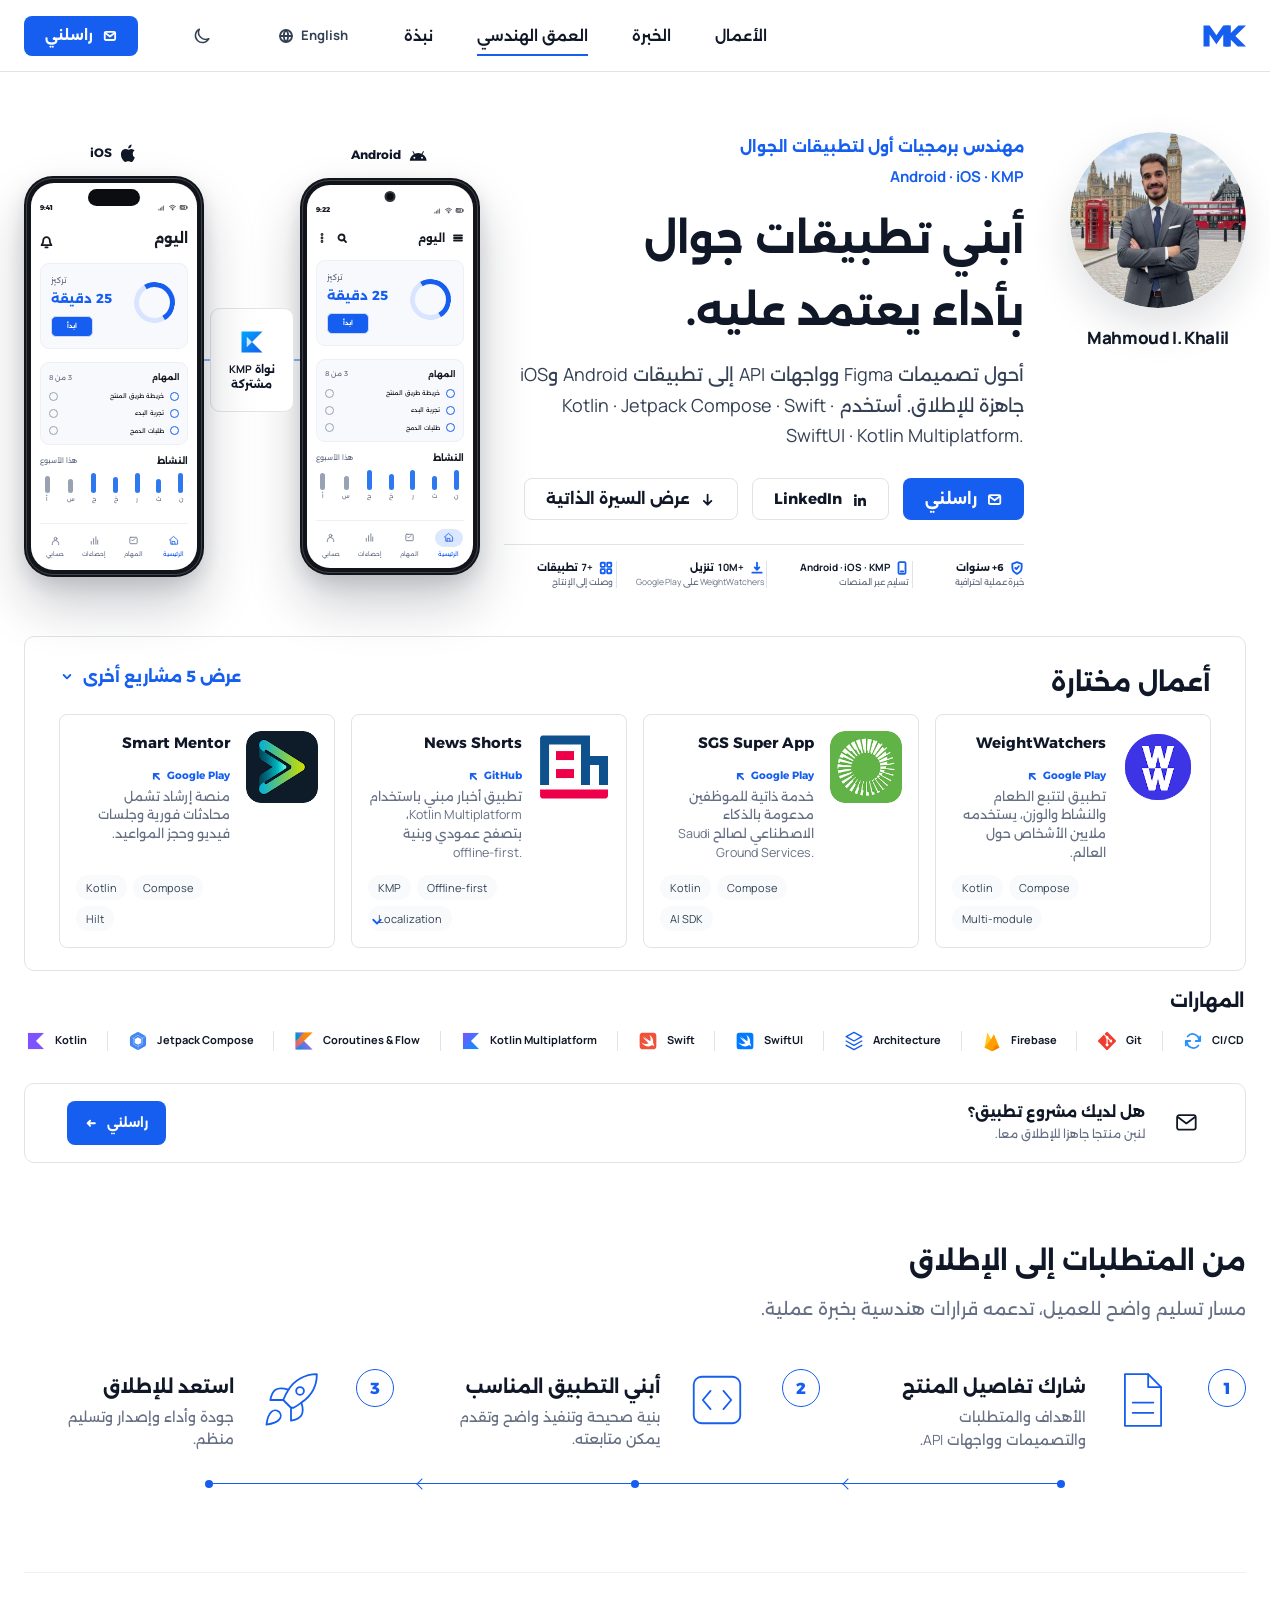
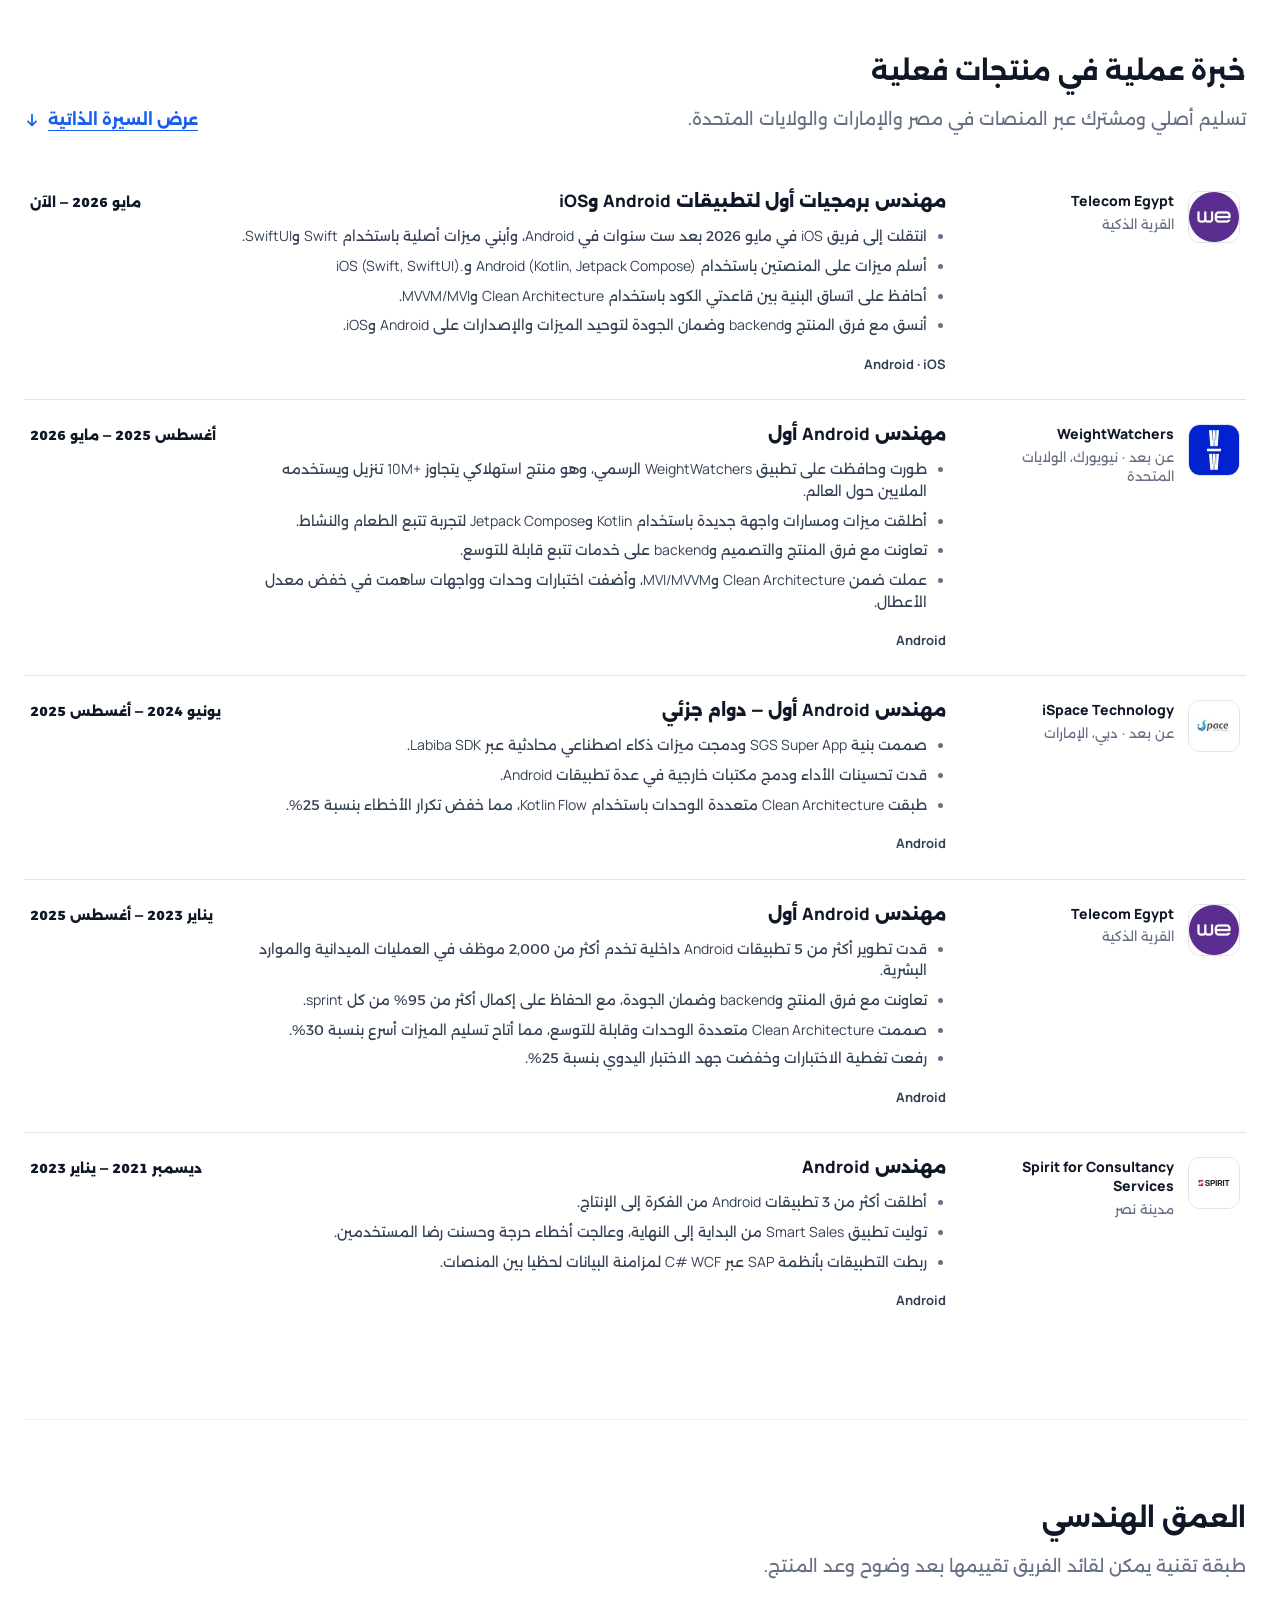
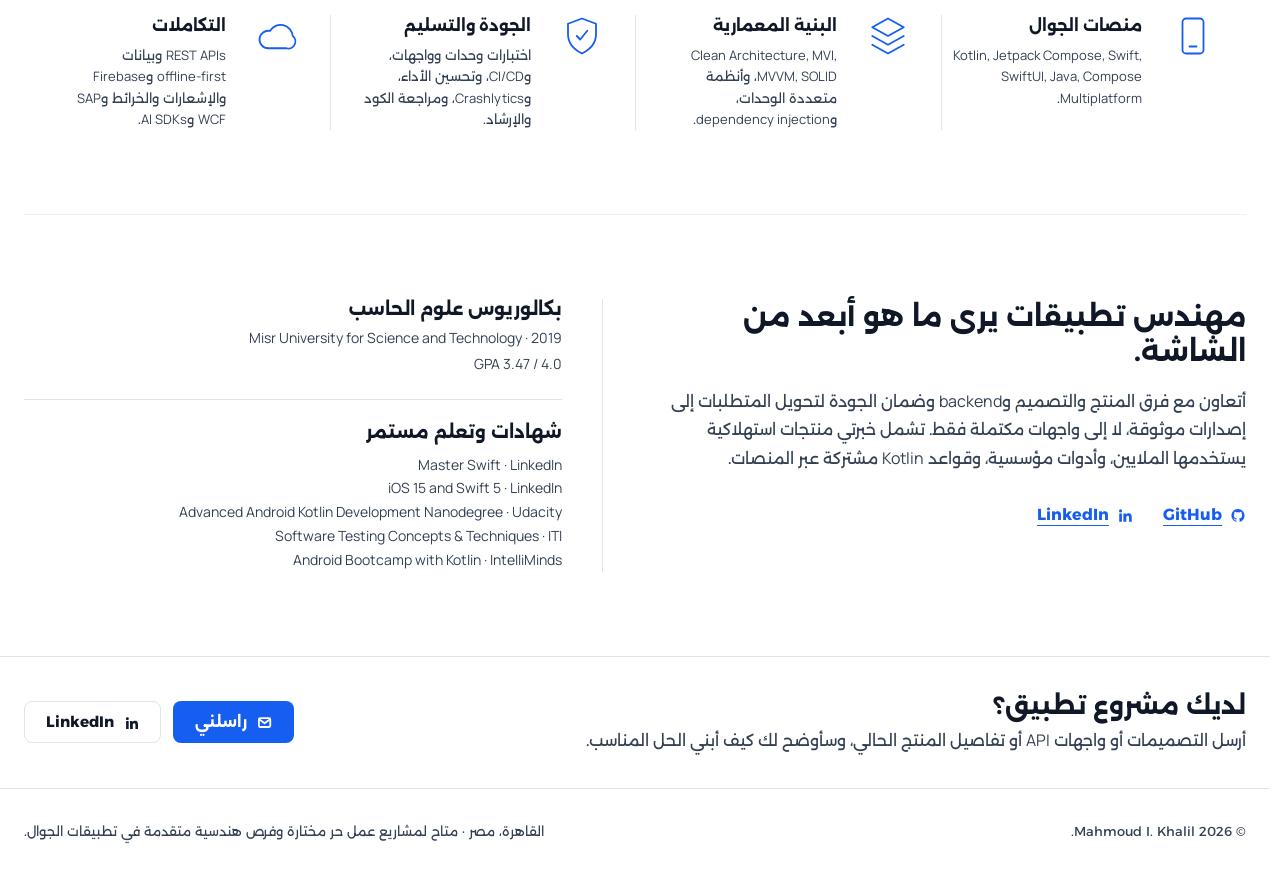
==== commit 1455d5b3: "fix: stabilize featured work card heights" ====
--- a/ar/index.html
+++ b/ar/index.html
@@ -37,6 +37,7 @@
   <link href="https://fonts.googleapis.com/css2?family=Alexandria:wght@400;500;600;700&amp;family=Manrope:wght@400;500;600;700;800&amp;display=swap" rel="stylesheet">
   <script>
     (() => {
+      document.documentElement.classList.add('js');
       try {
         const savedTheme = localStorage.getItem('mk-theme');
         const preferredTheme = window.matchMedia('(prefers-color-scheme: dark)').matches ? 'dark' : 'light';
@@ -48,7 +49,7 @@
       }
     })();
   </script>
-  <link href="../css/resume.css?v=60.0" rel="stylesheet">
+  <link href="../css/resume.css?v=61.0" rel="stylesheet">
 
   <script type="application/ld+json">
   {
@@ -667,6 +668,6 @@
     <p>القاهرة، مصر · متاح لمشاريع عمل حر مختارة وفرص هندسية متقدمة في تطبيقات الجوال.</p>
   </footer>
 
-  <script src="../js/resume.js?v=55.0"></script>
+  <script src="../js/resume.js?v=56.0"></script>
 </body>
 </html>
--- a/css/resume.css
+++ b/css/resume.css
@@ -1146,7 +1146,7 @@
 /* Cards share a row height so their tag rows line up. An open disclosure would
    drag that shared height up with it and leave the other three cards holding a
    void, so while it is open every card falls back to its own content height. */
-.featured-work:has(#news-shorts-details[aria-hidden="false"]) {
+.featured-work:has(#news-shorts-details[data-disclosure-ready][aria-hidden="false"]) {
   align-items: start;
 }
 
@@ -1371,6 +1371,17 @@
   transition: none;
 }
 
+/* The HTML fallback keeps disclosures open when JavaScript is unavailable.
+   In a JavaScript-capable page, collapse them before the external script
+   arrives so the first grid paint cannot inherit the full details height. */
+.js .work-more:not([data-disclosure-ready]),
+.js .news-details:not([data-disclosure-ready]) {
+  grid-template-rows: 0fr;
+  opacity: 0;
+  visibility: hidden;
+  transition: none;
+}
+
 .news-toggle {
   position: absolute;
   inset: 0;
@@ -1454,6 +1465,10 @@
   opacity: 0;
   visibility: hidden;
   transition: grid-template-rows .45s var(--ease), opacity .2s ease-out, visibility 0s .45s;
+}
+
+.news-details.is-initializing {
+  transition: none;
 }
 
 .news-details-list {
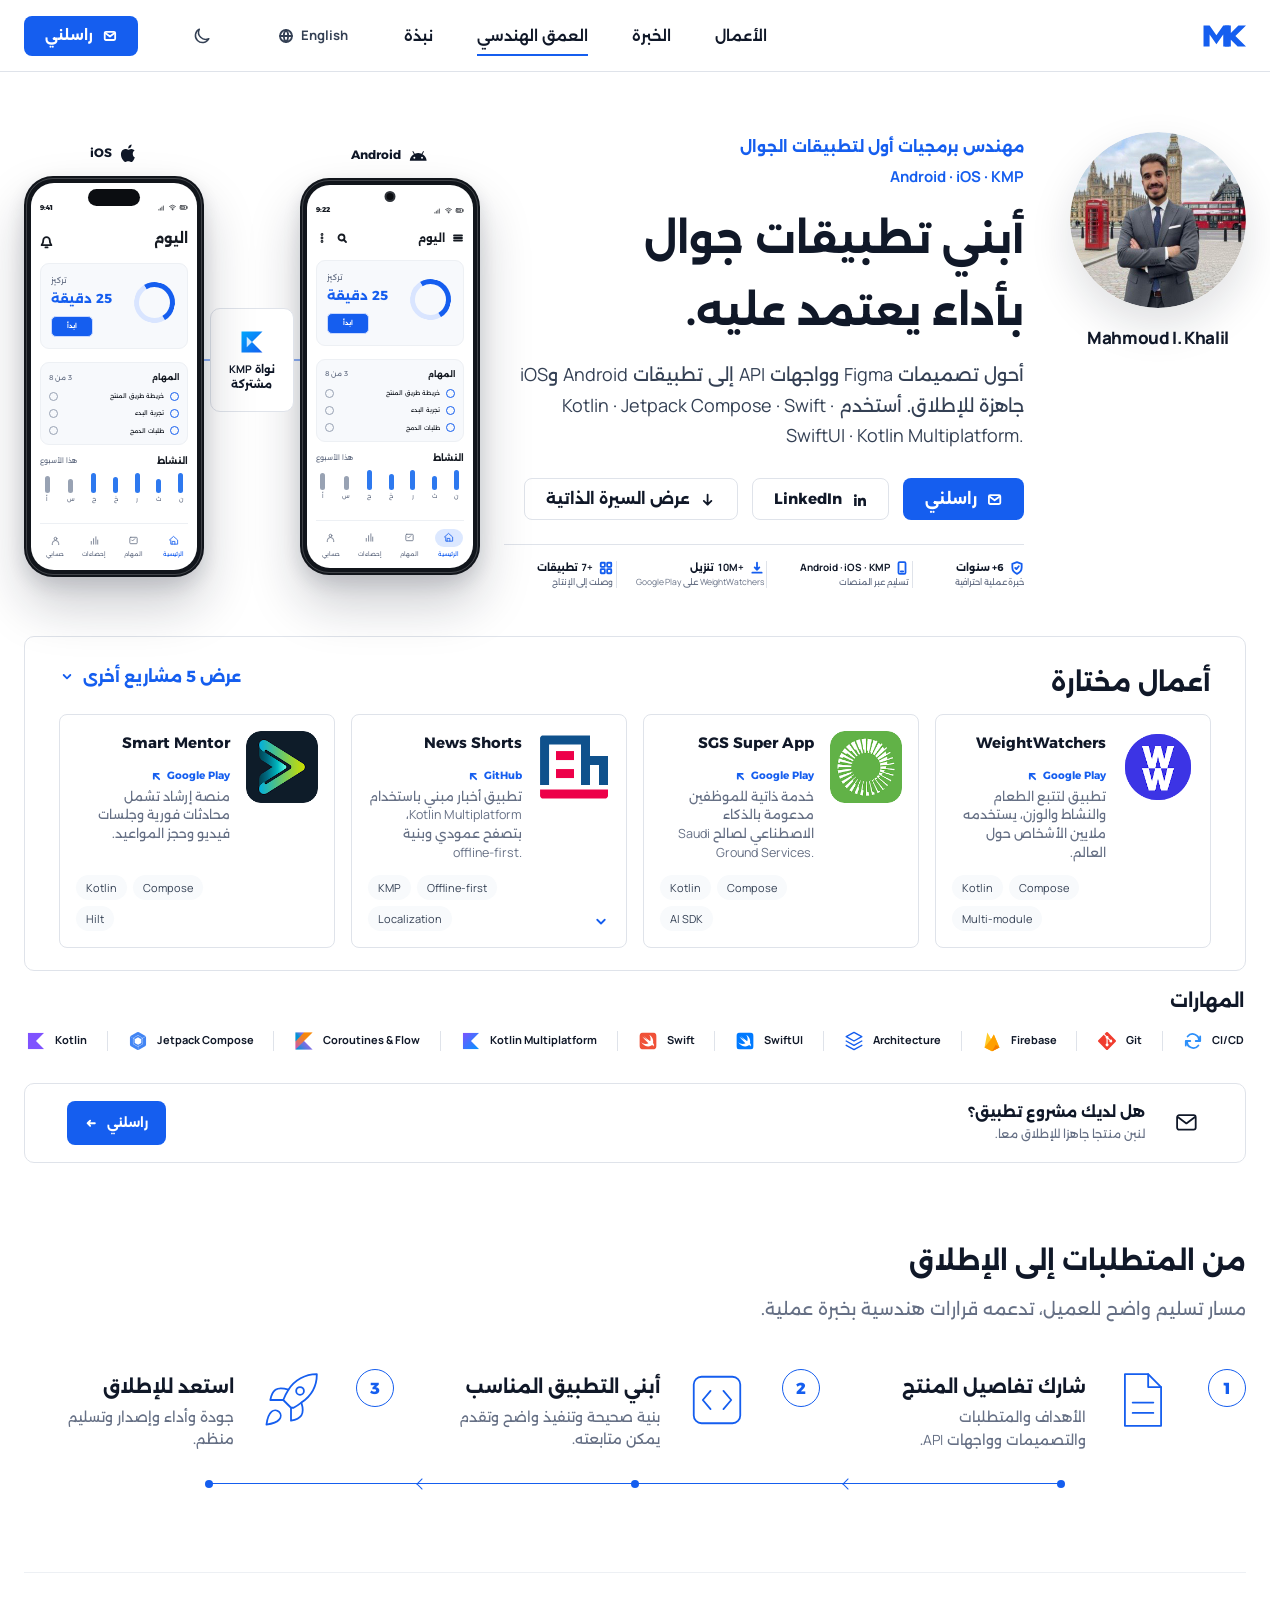
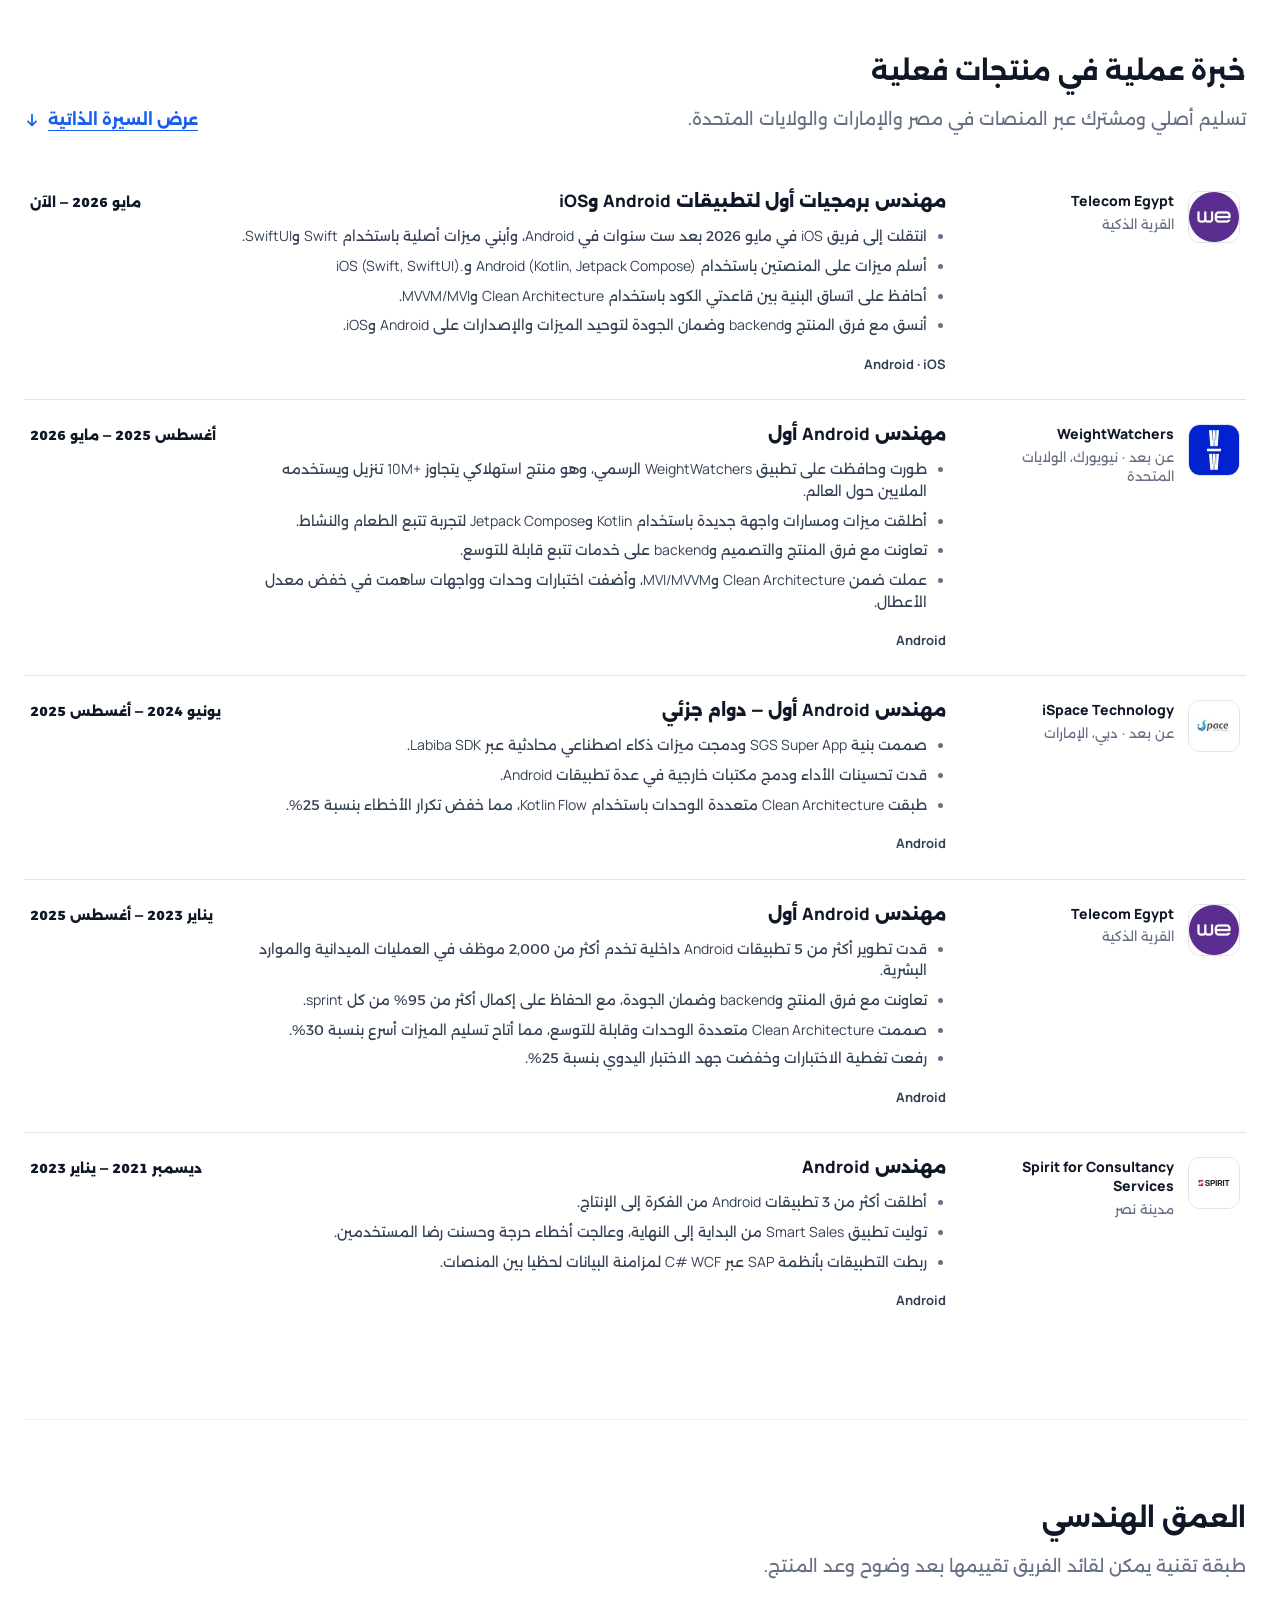
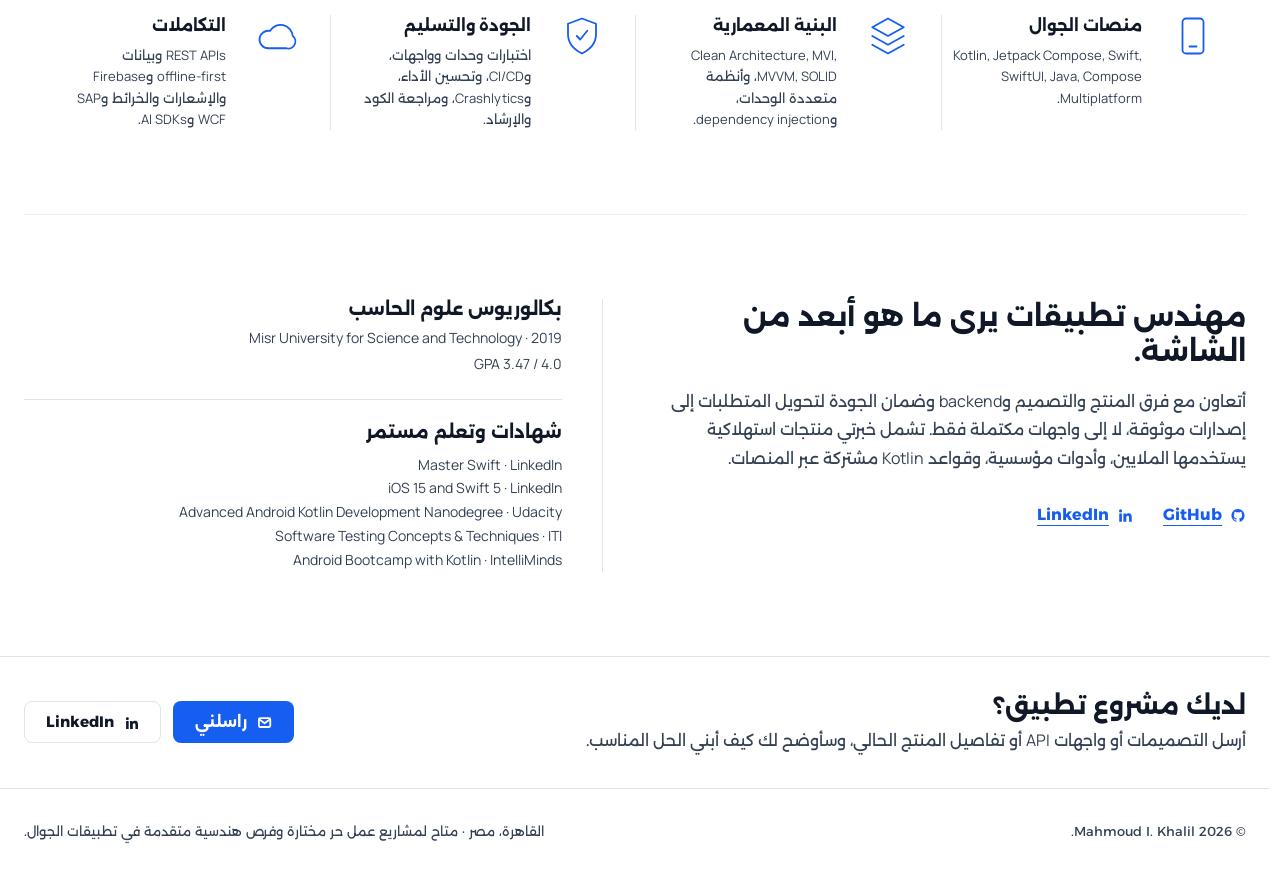
==== commit 9c3cbf7e: "fix: align news disclosure control in RTL" ====
--- a/ar/index.html
+++ b/ar/index.html
@@ -49,7 +49,7 @@
       }
     })();
   </script>
-  <link href="../css/resume.css?v=61.0" rel="stylesheet">
+  <link href="../css/resume.css?v=62.0" rel="stylesheet">
 
   <script type="application/ld+json">
   {
--- a/css/resume.css
+++ b/css/resume.css
@@ -2941,20 +2941,6 @@
   transform-origin: right;
 }
 
-html[dir="rtl"] .news-toggle .icon {
-  right: auto;
-  left: 16px;
-}
-
-html[dir="rtl"] .news-toggle[aria-expanded="true"] {
-  inset: auto auto 8px 8px;
-}
-
-html[dir="rtl"] .news-toggle[aria-expanded="true"] .icon {
-  right: auto;
-  left: 12px;
-}
-
 html[dir="rtl"] .expertise-columns article {
   border-right: 0;
   border-inline-end: 1px solid var(--line);
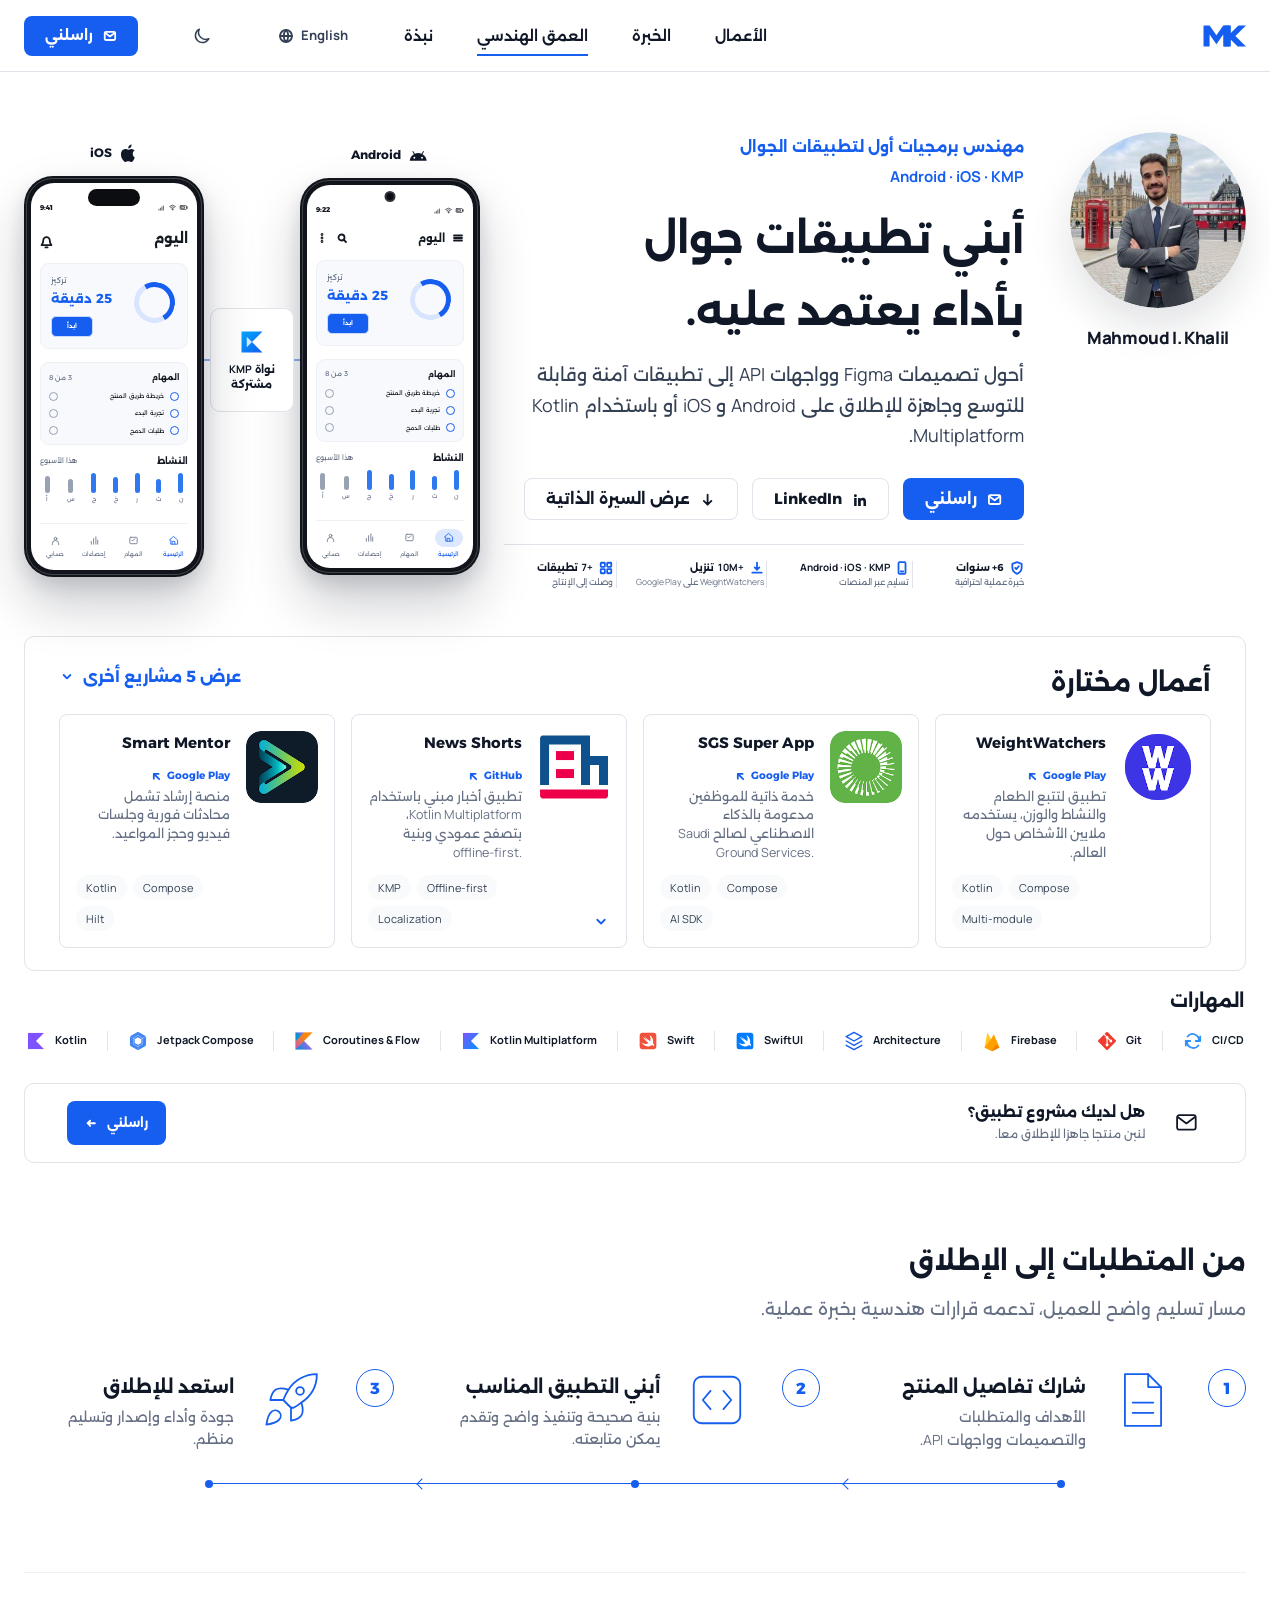
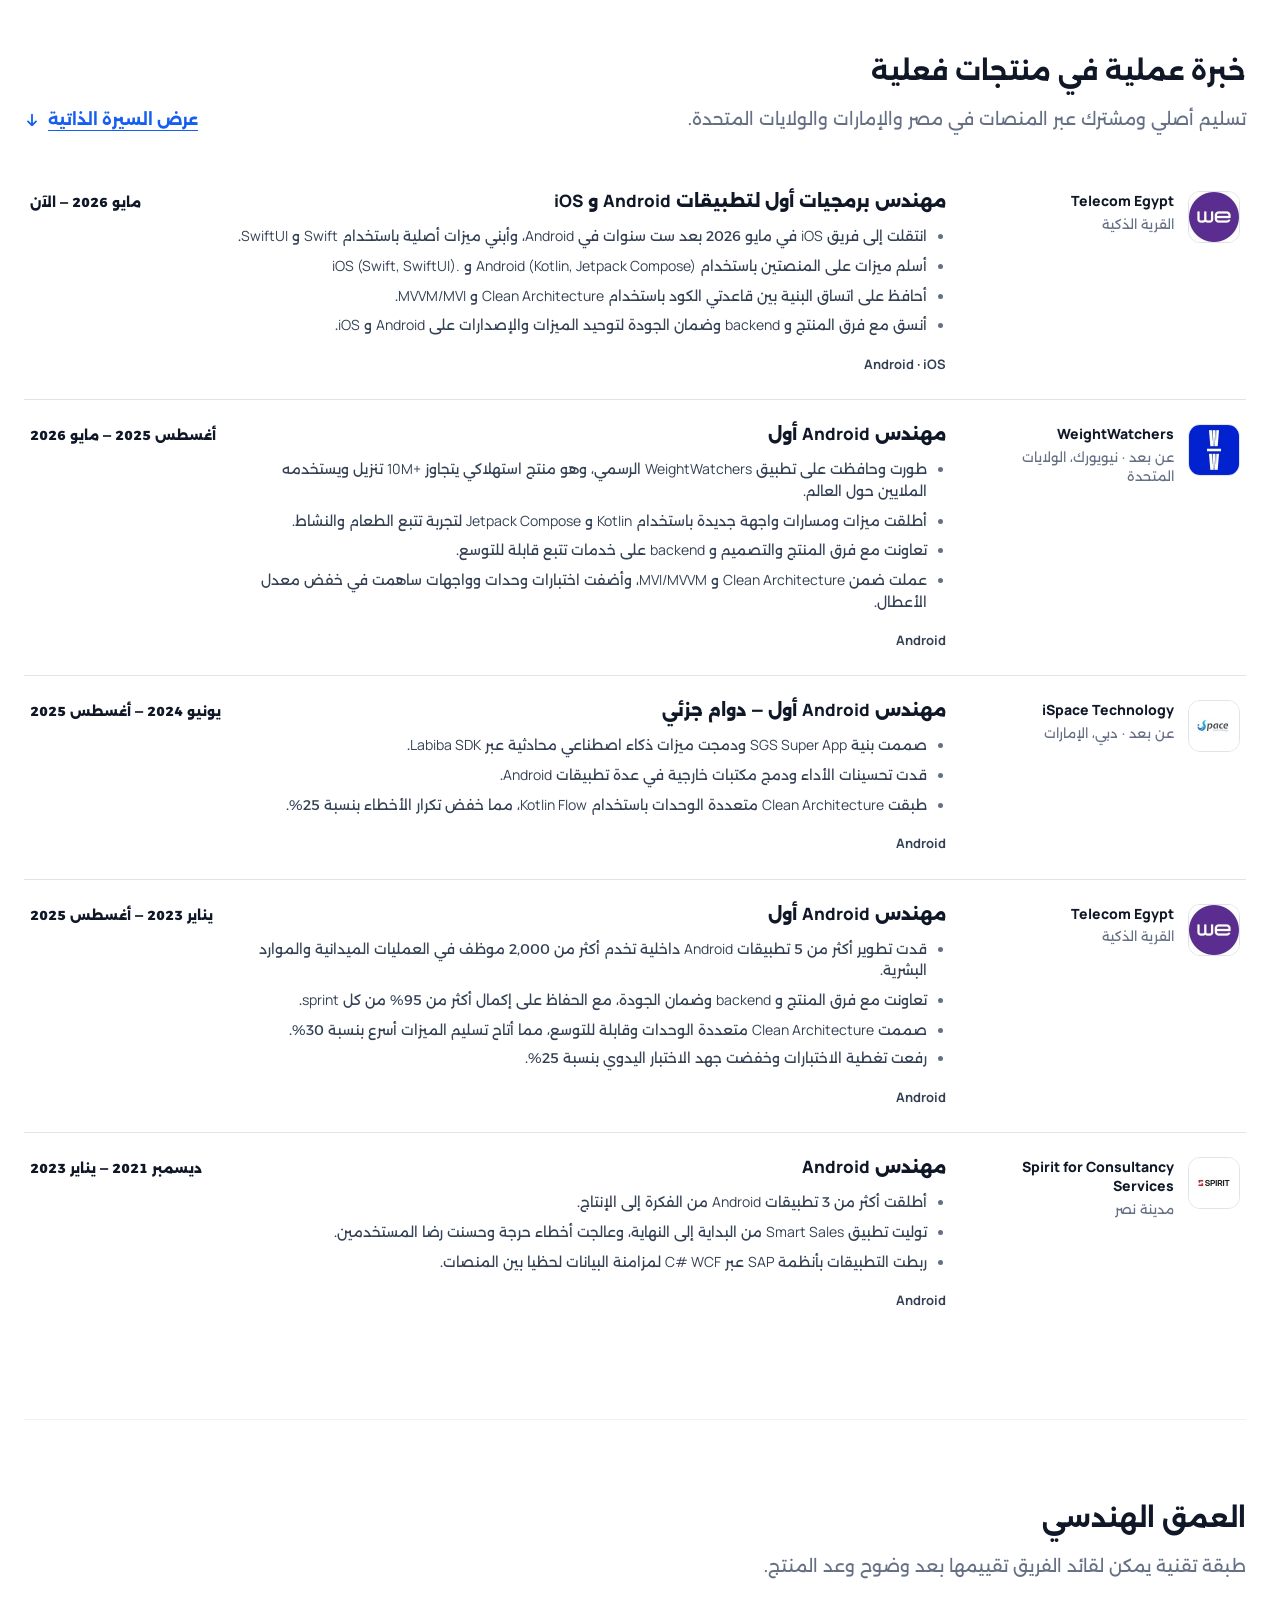
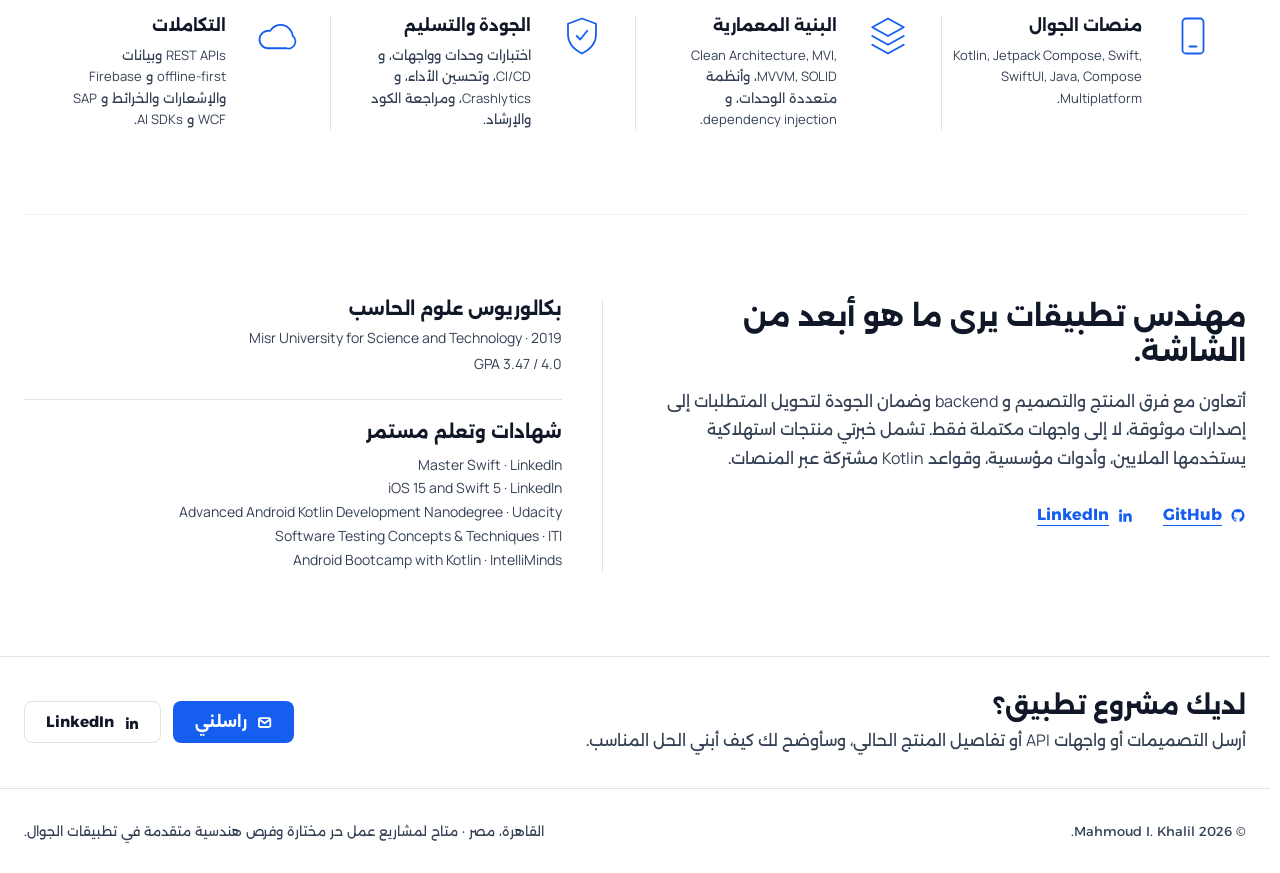
==== commit 8bde8d84: "feat: refine bilingual portfolio copy and controls" ====
--- a/ar/index.html
+++ b/ar/index.html
@@ -3,7 +3,7 @@
 <head>
   <meta charset="utf-8">
   <meta name="viewport" content="width=device-width, initial-scale=1">
-  <meta name="description" content="Mahmoud I. Khalil مهندس برمجيات أول لتطبيقات الجوال، يحول تصميمات Figma وواجهات API إلى تطبيقات Android وiOS جاهزة للإطلاق.">
+  <meta name="description" content="Mahmoud I. Khalil مهندس برمجيات أول لتطبيقات الجوال، يحول تصميمات Figma وواجهات API إلى تطبيقات Android و iOS جاهزة للإطلاق.">
   <meta name="author" content="Mahmoud I. Khalil">
   <meta name="keywords" content="مهندس تطبيقات جوال، مطور Android، مطور iOS، Kotlin، Jetpack Compose، SwiftUI، Kotlin Multiplatform، KMP، القاهرة، مصر">
   <meta name="theme-color" content="#ffffff" data-theme-color>
@@ -11,7 +11,7 @@
   <meta property="og:type" content="website">
   <meta property="og:site_name" content="Mahmoud I. Khalil">
   <meta property="og:title" content="Mahmoud I. Khalil — مهندس برمجيات أول لتطبيقات الجوال">
-  <meta property="og:description" content="تطبيقات Android وiOS وKMP جاهزة للإطلاق، من تصميمات Figma وواجهات API إلى منتج موثوق.">
+  <meta property="og:description" content="تطبيقات Android و iOS و KMP جاهزة للإطلاق، من تصميمات Figma وواجهات API إلى منتج موثوق.">
   <meta property="og:image" content="https://mahmoudibrahimabdulfattah.github.io/img/profile.jpg">
   <meta property="og:image:alt" content="صورة شخصية لـ Mahmoud I. Khalil">
   <meta property="og:image:width" content="352">
@@ -20,7 +20,7 @@
 
   <meta name="twitter:card" content="summary_large_image">
   <meta name="twitter:title" content="Mahmoud I. Khalil — مهندس برمجيات أول لتطبيقات الجوال">
-  <meta name="twitter:description" content="تطبيقات Android وiOS وKMP جاهزة للإطلاق، من تصميمات Figma وواجهات API إلى منتج موثوق.">
+  <meta name="twitter:description" content="تطبيقات Android و iOS و KMP جاهزة للإطلاق، من تصميمات Figma وواجهات API إلى منتج موثوق.">
   <meta name="twitter:image" content="https://mahmoudibrahimabdulfattah.github.io/img/profile.jpg">
 
   <title>Mahmoud I. Khalil — مهندس برمجيات أول لتطبيقات الجوال</title>
@@ -49,7 +49,7 @@
       }
     })();
   </script>
-  <link href="../css/resume.css?v=62.0" rel="stylesheet">
+  <link href="../css/resume.css?v=65.0" rel="stylesheet">
 
   <script type="application/ld+json">
   {
@@ -105,7 +105,6 @@
         <a class="language-switch" href="../index.html" hreflang="en" lang="en" dir="ltr" aria-label="عرض هذه الصفحة بالإنجليزية" data-language-switch data-language-target="../index.html">
           <svg class="icon" viewBox="0 0 24 24" aria-hidden="true" fill="none" stroke="currentColor" stroke-width="1.8" stroke-linecap="round" stroke-linejoin="round"><circle cx="12" cy="12" r="9"/><path d="M3 12h18M12 3c2.25 2.45 3.4 5.45 3.4 9S14.25 18.55 12 21M12 3C9.75 5.45 8.6 8.45 8.6 12S9.75 18.55 12 21"/></svg>
           <span class="language-label-full">English</span>
-          <span class="language-label-short" aria-hidden="true">EN</span>
         </a>
         <button class="theme-toggle" type="button" aria-pressed="false" data-theme-toggle>
           <span class="sr-only" data-theme-label>التبديل إلى الوضع الداكن</span>
@@ -138,7 +137,7 @@
           <div class="hero-message">
             <p class="role-line" aria-label="مهندس برمجيات أول لتطبيقات الجوال، Android · iOS · KMP"><span>مهندس برمجيات أول لتطبيقات الجوال</span><bdi class="role-tech" dir="ltr" lang="en">Android · iOS · KMP</bdi></p>
             <h1 id="hero-title"><span>أبني تطبيقات جوال</span> <span>بأداء يعتمد عليه.</span></h1>
-            <p class="hero-lede"><span>أحول تصميمات <bdi dir="ltr" lang="en">Figma</bdi> وواجهات <bdi dir="ltr" lang="en">API</bdi> إلى تطبيقات <bdi dir="ltr" lang="en">Android</bdi> و<bdi dir="ltr" lang="en">iOS</bdi> جاهزة للإطلاق.</span> <span class="hero-lede-stack">أستخدم <bdi dir="ltr" lang="en">Kotlin · Jetpack Compose · Swift · SwiftUI · Kotlin Multiplatform.</bdi></span></p>
+            <p class="hero-lede">أحول تصميمات <bdi dir="ltr" lang="en">Figma</bdi> وواجهات <bdi dir="ltr" lang="en">API</bdi> إلى تطبيقات آمنة وقابلة للتوسع وجاهزة للإطلاق على <bdi dir="ltr" lang="en">Android</bdi> و <bdi dir="ltr" lang="en">iOS</bdi> أو باستخدام <bdi dir="ltr" lang="en">Kotlin Multiplatform</bdi>.</p>
 
             <div class="hero-actions" aria-label="وسائل التواصل مع Mahmoud">
               <a class="button button-primary" href="mailto:mahmoudibrahimabdulfattah@gmail.com">
@@ -166,7 +165,7 @@
       </div>
 
       <div class="product-visual">
-        <div class="device-stage" aria-label="تصور توضيحي لواجهتي Android وiOS متصلتين بنواة Kotlin Multiplatform مشتركة">
+        <div class="device-stage" aria-label="تصور توضيحي لواجهتي Android و iOS متصلتين بنواة Kotlin Multiplatform مشتركة">
           <article class="device-proof device-proof-android">
           <div class="device-label"><svg class="icon" viewBox="0 0 24 24" aria-hidden="true" fill="currentColor"><path d="M17.6 9.48l1.84-3.18c.16-.31.04-.69-.26-.85a.637.637 0 0 0-.83.22l-1.88 3.24a11.43 11.43 0 0 0-8.94 0L5.65 5.67a.643.643 0 0 0-.87-.2c-.28.18-.37.54-.22.83L6.4 9.48A10.78 10.78 0 0 0 1 18h22a10.78 10.78 0 0 0-5.4-8.52zM7 15.25a1.25 1.25 0 1 1 0-2.5 1.25 1.25 0 0 1 0 2.5zm10 0a1.25 1.25 0 1 1 0-2.5 1.25 1.25 0 0 1 0 2.5z"/></svg> Android</div>
           <div class="phone phone-android" aria-hidden="true">
@@ -320,7 +319,7 @@
                 <dl class="news-details-list">
                   <div><dt>المنصات</dt><dd><bdi dir="ltr" lang="en">Android, iOS, Desktop (JVM), Web (JS + WASM)</bdi></dd></div>
                   <div><dt>البنية</dt><dd><bdi dir="ltr" lang="en">Clean Architecture, MVI, Koin Multiplatform, Ktor Client, Coroutines</bdi></dd></div>
-                  <div><dt>العمل دون اتصال</dt><dd>تخزين محلي مستمر، وتحديث في الخلفية، و<bdi dir="ltr" lang="en">ViewModels</bdi> مشتركة بين المنصات.</dd></div>
+                  <div><dt>العمل دون اتصال</dt><dd>تخزين محلي مستمر، وتحديث في الخلفية، و <bdi dir="ltr" lang="en">ViewModels</bdi> مشتركة بين المنصات.</dd></div>
                   <div><dt>التوطين</dt><dd>واجهة عربية وإنجليزية مع دعم كامل لاتجاه <bdi dir="ltr" lang="en">RTL</bdi>.</dd></div>
                   <div><dt>الخادم</dt><dd>وحدة <bdi dir="ltr" lang="en">Ktor <code>:server</code></bdi> مخصصة لتقديم المحتوى.</dd></div>
                   <div><dt>سرعة البدء</dt><dd>تقليص مدة شاشة البدء المقاسة من نحو <bdi dir="ltr" lang="en">1.2s</bdi> إلى <bdi dir="ltr" lang="en">450ms</bdi>.</dd></div>
@@ -486,12 +485,12 @@
             </div>
           </div>
           <div class="experience-content">
-            <h3>مهندس برمجيات أول لتطبيقات <bdi dir="ltr" lang="en">Android</bdi> و<bdi dir="ltr" lang="en">iOS</bdi></h3>
+            <h3>مهندس برمجيات أول لتطبيقات <bdi dir="ltr" lang="en">Android</bdi> و <bdi dir="ltr" lang="en">iOS</bdi></h3>
             <ul class="experience-accomplishments">
-              <li>انتقلت إلى فريق <bdi dir="ltr" lang="en">iOS</bdi> في مايو 2026 بعد ست سنوات في <bdi dir="ltr" lang="en">Android</bdi>، وأبني ميزات أصلية باستخدام <bdi dir="ltr" lang="en">Swift</bdi> و<bdi dir="ltr" lang="en">SwiftUI</bdi>.</li>
-              <li>أسلم ميزات على المنصتين باستخدام <bdi dir="ltr" lang="en">Android (Kotlin, Jetpack Compose)</bdi> و<bdi dir="ltr" lang="en">iOS (Swift, SwiftUI).</bdi></li>
-              <li>أحافظ على اتساق البنية بين قاعدتي الكود باستخدام <bdi dir="ltr" lang="en">Clean Architecture</bdi> و<bdi dir="ltr" lang="en">MVVM/MVI</bdi>.</li>
-              <li>أنسق مع فرق المنتج و<bdi dir="ltr" lang="en">backend</bdi> وضمان الجودة لتوحيد الميزات والإصدارات على <bdi dir="ltr" lang="en">Android</bdi> و<bdi dir="ltr" lang="en">iOS</bdi>.</li>
+              <li>انتقلت إلى فريق <bdi dir="ltr" lang="en">iOS</bdi> في مايو 2026 بعد ست سنوات في <bdi dir="ltr" lang="en">Android</bdi>، وأبني ميزات أصلية باستخدام <bdi dir="ltr" lang="en">Swift</bdi> و <bdi dir="ltr" lang="en">SwiftUI</bdi>.</li>
+              <li>أسلم ميزات على المنصتين باستخدام <bdi dir="ltr" lang="en">Android (Kotlin, Jetpack Compose)</bdi> و <bdi dir="ltr" lang="en">iOS (Swift, SwiftUI).</bdi></li>
+              <li>أحافظ على اتساق البنية بين قاعدتي الكود باستخدام <bdi dir="ltr" lang="en">Clean Architecture</bdi> و <bdi dir="ltr" lang="en">MVVM/MVI</bdi>.</li>
+              <li>أنسق مع فرق المنتج و <bdi dir="ltr" lang="en">backend</bdi> وضمان الجودة لتوحيد الميزات والإصدارات على <bdi dir="ltr" lang="en">Android</bdi> و <bdi dir="ltr" lang="en">iOS</bdi>.</li>
             </ul>
           </div>
           <dl class="experience-platforms"><div><dt class="sr-only">المنصات</dt><dd><bdi dir="ltr" lang="en">Android · iOS</bdi></dd></div></dl>
@@ -512,9 +511,9 @@
             <h3>مهندس <bdi dir="ltr" lang="en">Android</bdi> أول</h3>
             <ul class="experience-accomplishments">
               <li>طورت وحافظت على تطبيق <bdi dir="ltr" lang="en">WeightWatchers</bdi> الرسمي، وهو منتج استهلاكي يتجاوز <bdi dir="ltr" lang="en">10M+</bdi> تنزيل ويستخدمه الملايين حول العالم.</li>
-              <li>أطلقت ميزات ومسارات واجهة جديدة باستخدام <bdi dir="ltr" lang="en">Kotlin</bdi> و<bdi dir="ltr" lang="en">Jetpack Compose</bdi> لتجربة تتبع الطعام والنشاط.</li>
-              <li>تعاونت مع فرق المنتج والتصميم و<bdi dir="ltr" lang="en">backend</bdi> على خدمات تتبع قابلة للتوسع.</li>
-              <li>عملت ضمن <bdi dir="ltr" lang="en">Clean Architecture</bdi> و<bdi dir="ltr" lang="en">MVI/MVVM</bdi>، وأضفت اختبارات وحدات وواجهات ساهمت في خفض معدل الأعطال.</li>
+              <li>أطلقت ميزات ومسارات واجهة جديدة باستخدام <bdi dir="ltr" lang="en">Kotlin</bdi> و <bdi dir="ltr" lang="en">Jetpack Compose</bdi> لتجربة تتبع الطعام والنشاط.</li>
+              <li>تعاونت مع فرق المنتج والتصميم و <bdi dir="ltr" lang="en">backend</bdi> على خدمات تتبع قابلة للتوسع.</li>
+              <li>عملت ضمن <bdi dir="ltr" lang="en">Clean Architecture</bdi> و <bdi dir="ltr" lang="en">MVI/MVVM</bdi>، وأضفت اختبارات وحدات وواجهات ساهمت في خفض معدل الأعطال.</li>
             </ul>
           </div>
           <dl class="experience-platforms"><div><dt class="sr-only">المنصات</dt><dd><bdi dir="ltr" lang="en">Android</bdi></dd></div></dl>
@@ -557,7 +556,7 @@
             <h3>مهندس <bdi dir="ltr" lang="en">Android</bdi> أول</h3>
             <ul class="experience-accomplishments">
               <li>قدت تطوير أكثر من 5 تطبيقات <bdi dir="ltr" lang="en">Android</bdi> داخلية تخدم أكثر من 2,000 موظف في العمليات الميدانية والموارد البشرية.</li>
-              <li>تعاونت مع فرق المنتج و<bdi dir="ltr" lang="en">backend</bdi> وضمان الجودة، مع الحفاظ على إكمال أكثر من 95% من كل <bdi dir="ltr" lang="en">sprint</bdi>.</li>
+              <li>تعاونت مع فرق المنتج و <bdi dir="ltr" lang="en">backend</bdi> وضمان الجودة، مع الحفاظ على إكمال أكثر من 95% من كل <bdi dir="ltr" lang="en">sprint</bdi>.</li>
               <li>صممت <bdi dir="ltr" lang="en">Clean Architecture</bdi> متعددة الوحدات وقابلة للتوسع، مما أتاح تسليم الميزات أسرع بنسبة 30%.</li>
               <li>رفعت تغطية الاختبارات وخفضت جهد الاختبار اليدوي بنسبة 25%.</li>
             </ul>
@@ -603,15 +602,15 @@
         </article>
         <article>
           <svg class="icon" viewBox="0 0 24 24" aria-hidden="true" fill="none" stroke="currentColor" stroke-width="1.8" stroke-linecap="round" stroke-linejoin="round"><path d="m12 2 9 5-9 5-9-5Z"/><path d="m3 12 9 5 9-5M3 17l9 5 9-5"/></svg>
-          <div><h3>البنية المعمارية</h3><p><bdi dir="ltr" lang="en">Clean Architecture, MVI, MVVM, SOLID</bdi>، وأنظمة متعددة الوحدات، و<bdi dir="ltr" lang="en">dependency injection</bdi>.</p></div>
+          <div><h3>البنية المعمارية</h3><p><bdi dir="ltr" lang="en">Clean Architecture, MVI, MVVM, SOLID</bdi>، وأنظمة متعددة الوحدات، و <bdi dir="ltr" lang="en">dependency injection</bdi>.</p></div>
         </article>
         <article>
           <svg class="icon" viewBox="0 0 24 24" aria-hidden="true" fill="none" stroke="currentColor" stroke-width="1.8" stroke-linecap="round" stroke-linejoin="round"><path d="M12 2 4 5v6c0 5 3.4 8.7 8 11 4.6-2.3 8-6 8-11V5Z"/><path d="m9 12 2 2 4-5"/></svg>
-          <div><h3>الجودة والتسليم</h3><p>اختبارات وحدات وواجهات، و<bdi dir="ltr" lang="en">CI/CD</bdi>، وتحسين الأداء، و<bdi dir="ltr" lang="en">Crashlytics</bdi>، ومراجعة الكود والإرشاد.</p></div>
+          <div><h3>الجودة والتسليم</h3><p>اختبارات وحدات وواجهات، و <bdi dir="ltr" lang="en">CI/CD</bdi>، وتحسين الأداء، و <bdi dir="ltr" lang="en">Crashlytics</bdi>، ومراجعة الكود والإرشاد.</p></div>
         </article>
         <article>
           <svg class="icon" viewBox="0 0 24 24" aria-hidden="true" fill="none" stroke="currentColor" stroke-width="1.8" stroke-linecap="round" stroke-linejoin="round"><path d="M17.5 19H7a5 5 0 1 1 1-9.9A7 7 0 0 1 21 12a4 4 0 0 1-3.5 7Z"/></svg>
-          <div><h3>التكاملات</h3><p><bdi dir="ltr" lang="en">REST APIs</bdi> وبيانات <bdi class="term-nowrap" dir="ltr" lang="en">offline-first</bdi> و<bdi dir="ltr" lang="en">Firebase</bdi> والإشعارات والخرائط و<bdi dir="ltr" lang="en">SAP WCF</bdi> و<bdi dir="ltr" lang="en">AI SDKs</bdi>.</p></div>
+          <div><h3>التكاملات</h3><p><bdi dir="ltr" lang="en">REST APIs</bdi> وبيانات <bdi class="term-nowrap" dir="ltr" lang="en">offline-first</bdi> و <bdi dir="ltr" lang="en">Firebase</bdi> والإشعارات والخرائط و <bdi dir="ltr" lang="en">SAP WCF</bdi> و <bdi dir="ltr" lang="en">AI SDKs</bdi>.</p></div>
         </article>
       </div>
 
@@ -620,7 +619,7 @@
     <section class="section about" id="about" aria-labelledby="about-title">
       <div class="about-copy">
         <h2 id="about-title">مهندس تطبيقات يرى ما هو أبعد من الشاشة.</h2>
-        <p>أتعاون مع فرق المنتج والتصميم و<bdi dir="ltr" lang="en">backend</bdi> وضمان الجودة لتحويل المتطلبات إلى إصدارات موثوقة، لا إلى واجهات مكتملة فقط. تشمل خبرتي منتجات استهلاكية يستخدمها الملايين، وأدوات مؤسسية، وقواعد <bdi dir="ltr" lang="en">Kotlin</bdi> مشتركة عبر المنصات.</p>
+        <p>أتعاون مع فرق المنتج والتصميم و <bdi dir="ltr" lang="en">backend</bdi> وضمان الجودة لتحويل المتطلبات إلى إصدارات موثوقة، لا إلى واجهات مكتملة فقط. تشمل خبرتي منتجات استهلاكية يستخدمها الملايين، وأدوات مؤسسية، وقواعد <bdi dir="ltr" lang="en">Kotlin</bdi> مشتركة عبر المنصات.</p>
         <div class="about-links">
           <!-- The mark fills its own 24 box almost edge to edge where the LinkedIn glyph
                is 18.5 tall, so the padded viewBox scales it down to match, and the offset
--- a/css/resume.css
+++ b/css/resume.css
@@ -315,7 +315,9 @@
   transition: color .2s var(--ease), background-color .2s var(--ease), border-color .2s var(--ease);
 }
 
-.theme-toggle:hover {
+.theme-toggle:hover,
+.theme-toggle:focus-visible,
+.theme-toggle:active {
   color: var(--blue);
   background: var(--surface-soft);
   border-color: var(--line);
@@ -340,7 +342,9 @@
   transition: color .2s var(--ease), background-color .2s var(--ease), border-color .2s var(--ease);
 }
 
-.language-switch:hover {
+.language-switch:hover,
+.language-switch:focus-visible,
+.language-switch:active {
   color: var(--blue);
   background: var(--surface-soft);
   border-color: var(--line);
@@ -350,8 +354,6 @@
   width: 16px;
   height: 16px;
 }
-
-.language-label-short { display: none; }
 
 html[lang="en"] .language-switch[lang="ar"] {
   font-family: "Alexandria", sans-serif;
@@ -2225,7 +2227,10 @@
 
   .brand { min-height: 44px; }
 
-  .header-inner { position: relative; }
+  .header-inner {
+    --mobile-header-edge: max(16px, calc(50vw - 410px));
+    position: relative;
+  }
 
   .theme-toggle {
     width: 44px;
@@ -2234,10 +2239,13 @@
   }
 
   .language-switch {
-    width: 44px;
+    width: 92px;
     height: 44px;
     min-height: 44px;
-    padding: 0;
+    padding-inline: 10px;
+    gap: 6px;
+    font-size: .875rem;
+    white-space: nowrap;
   }
 
   .menu-toggle {
@@ -2281,12 +2289,22 @@
     position: fixed;
     z-index: 102;
     top: 14px;
-  }
-
-  html[dir="ltr"] .primary-nav > .language-switch { right: 120px; }
-  html[dir="ltr"] .primary-nav > .theme-toggle { right: 68px; }
-  html[dir="rtl"] .primary-nav > .language-switch { right: auto; left: 120px; }
-  html[dir="rtl"] .primary-nav > .theme-toggle { right: auto; left: 68px; }
+    inset-inline-start: auto;
+  }
+
+  .primary-nav > .theme-toggle {
+    inset-inline-end: calc(var(--mobile-header-edge) + 52px);
+  }
+
+  html[dir="ltr"] .primary-nav > .language-switch {
+    right: calc(var(--mobile-header-edge) + 104px);
+    left: auto;
+  }
+
+  html[dir="rtl"] .primary-nav > .language-switch {
+    right: auto;
+    left: calc(var(--mobile-header-edge) + 104px);
+  }
 
   .primary-nav > :not(.theme-toggle):not(.language-switch) {
     display: none;
@@ -3024,18 +3042,6 @@
 }
 
 @media (max-width: 640px) {
-  .language-switch {
-    width: 44px;
-    gap: 0;
-  }
-
-  .language-switch .icon {
-    display: none;
-  }
-
-  .language-label-full { display: none; }
-  .language-label-short { display: inline; }
-
   .hero {
     padding-block: 24px 26px;
   }
@@ -3067,10 +3073,6 @@
     font-size: 15.5px;
     line-height: 1.55;
   }
-
-  html[lang="ar"] .hero-lede > span { display: block; }
-
-  html[lang="ar"] .hero-lede-stack { margin-top: 4px; }
 
   .proof-row small {
     overflow-wrap: anywhere;
